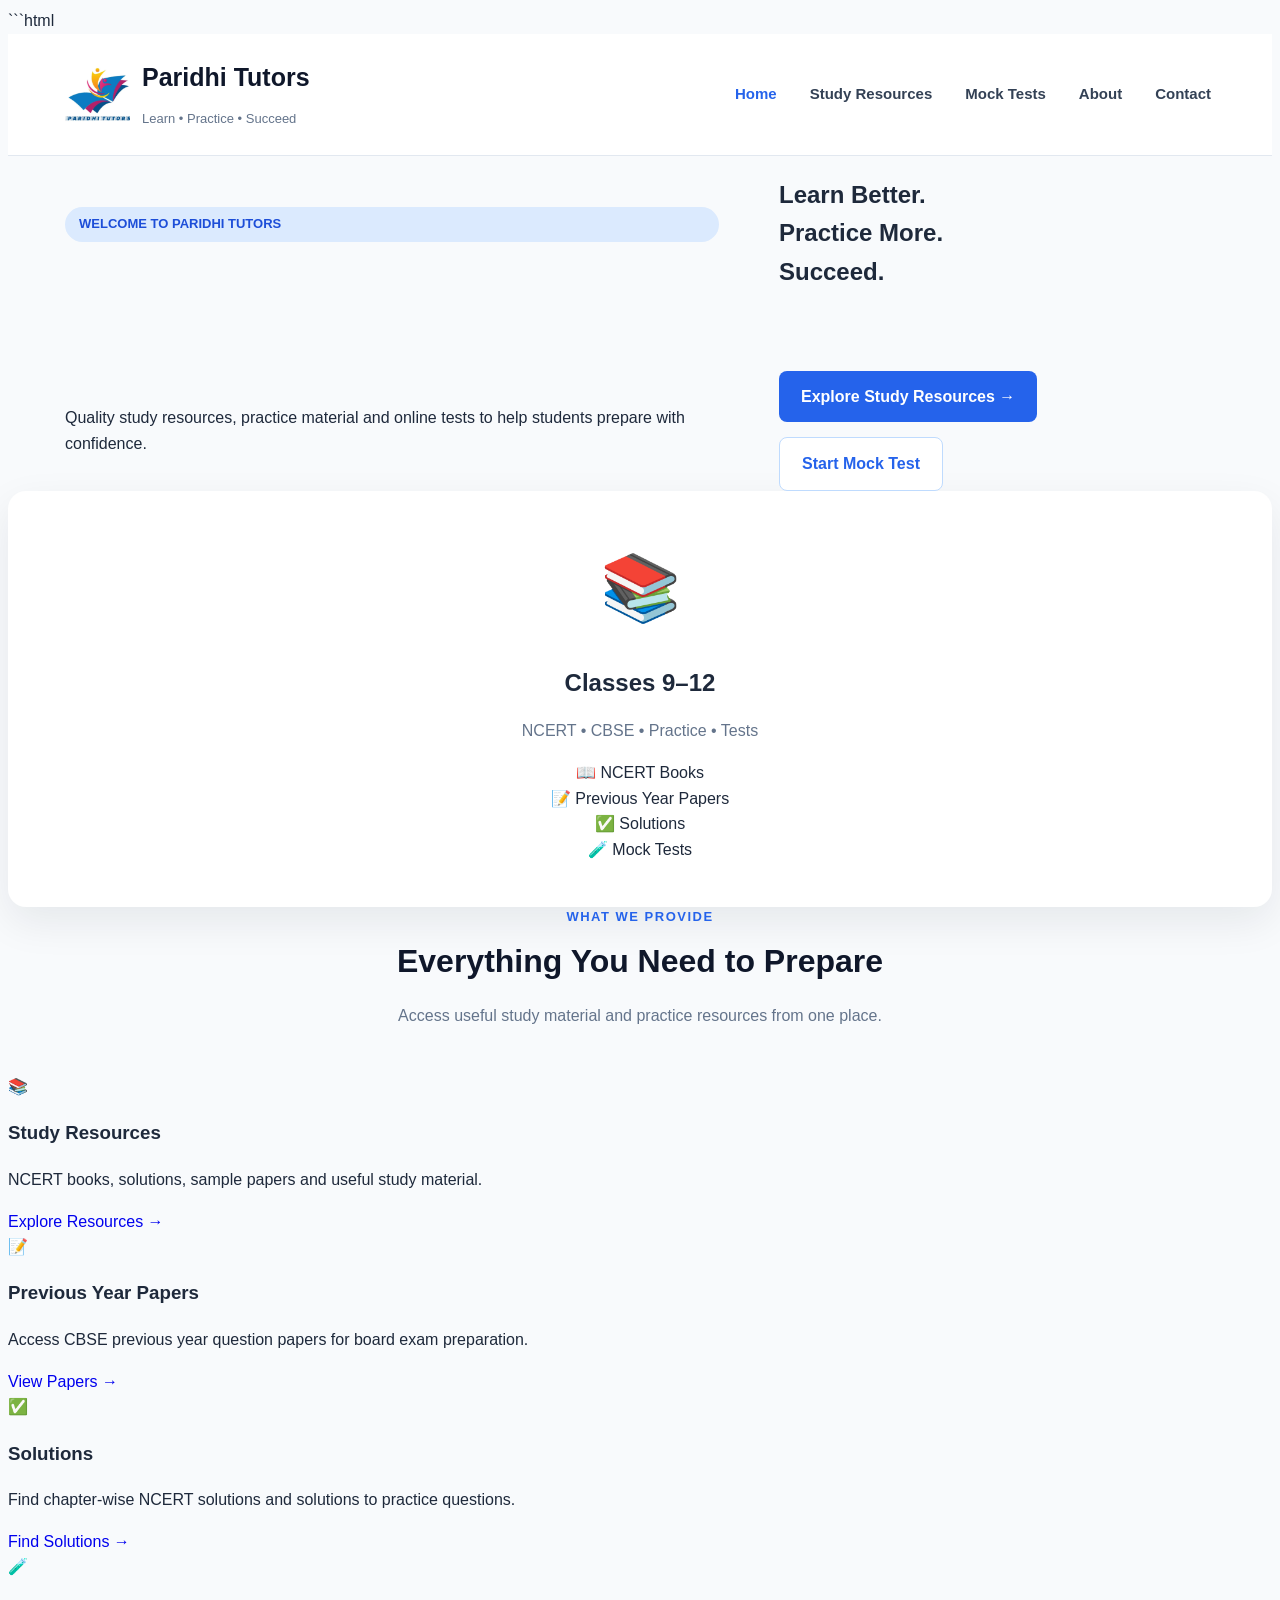
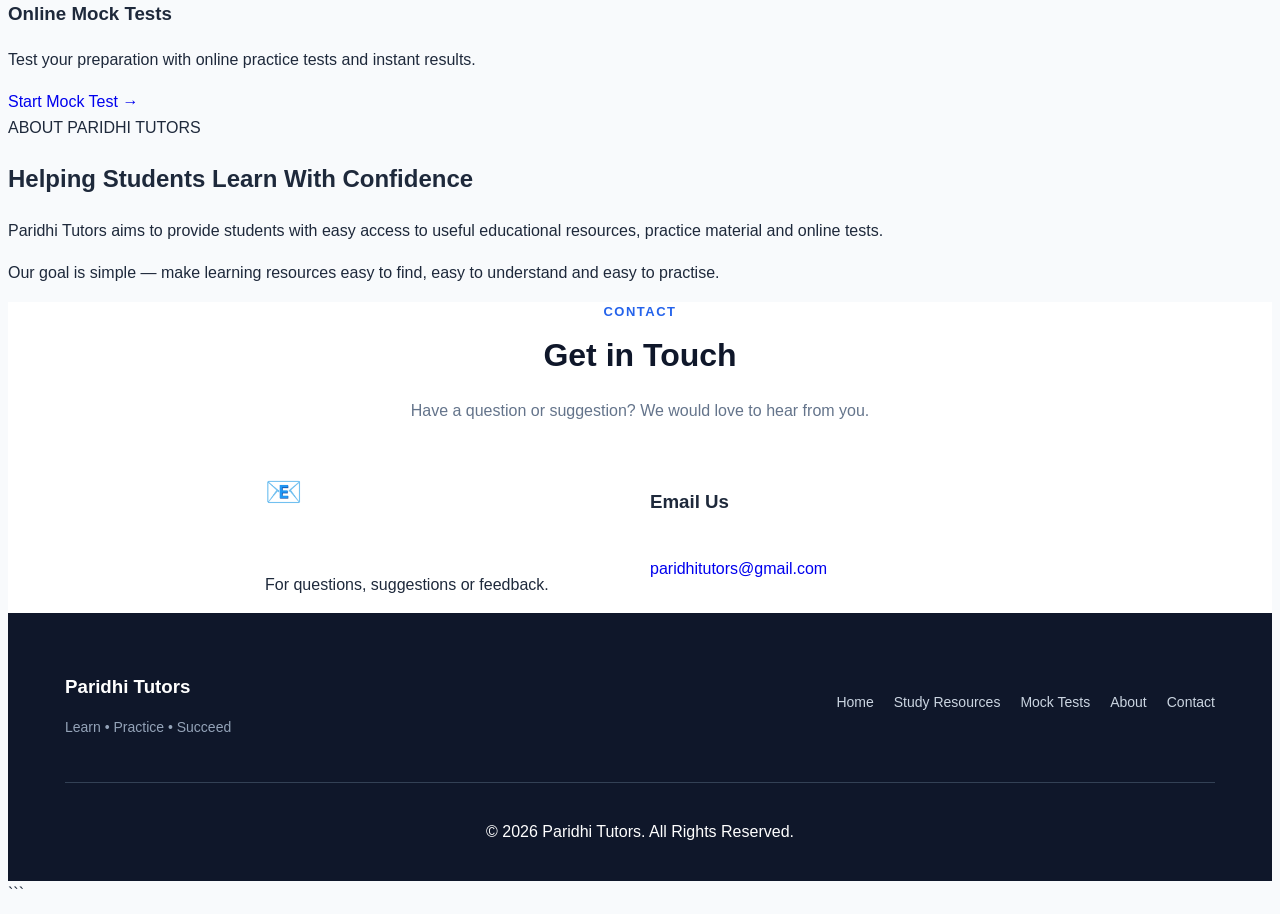
==== index.html @ b748781b "Update index.html" ====
```html
<!DOCTYPE html>
<html lang="en">

<head>

    <meta charset="UTF-8">

    <meta name="viewport"
          content="width=device-width, initial-scale=1.0">

    <title>Paridhi Tutors | Learn • Practice • Succeed</title>

    <meta name="description"
          content="Paridhi Tutors - Study resources, NCERT books, CBSE question papers, solutions and online mock tests for students.">

    <link rel="stylesheet" href="style.css">

</head>


<body>


<!-- ================= HEADER ================= -->

<header class="site-header">

    <div class="header-container">

        <a href="index.html" class="brand">

            <img src="logo.jpg"
                 alt="Paridhi Tutors Logo"
                 class="logo">

            <div class="brand-text">

                <h1>Paridhi Tutors</h1>

                <p>Learn • Practice • Succeed</p>

            </div>

        </a>


        <nav class="main-nav">

            <a href="index.html"
               class="active">
                Home
            </a>

            <a href="resources.html">
                Study Resources
            </a>

            <a href="mock-tests.html">
                Mock Tests
            </a>

            <a href="#about">
                About
            </a>

            <a href="#contact">
                Contact
            </a>

        </nav>

    </div>

</header>



<!-- ================= HERO ================= -->

<main>


<section class="hero-section">

    <div class="hero-content">

        <span class="hero-label">
            WELCOME TO PARIDHI TUTORS
        </span>

        <h2>
            Learn Better.<br>
            Practice More.<br>
            <span>Succeed.</span>
        </h2>

        <p>
            Quality study resources, practice material and
            online tests to help students prepare with
            confidence.
        </p>


        <div class="hero-buttons">

            <a href="resources.html"
               class="primary-button">

                Explore Study Resources →

            </a>


            <a href="mock-tests.html"
               class="secondary-button">

                Start Mock Test

            </a>

        </div>

    </div>


    <div class="hero-card">

        <div class="hero-card-icon">
            📚
        </div>

        <h3>
            Classes 9–12
        </h3>

        <p>
            NCERT • CBSE • Practice • Tests
        </p>

        <div class="hero-card-items">

            <div>
                📖 NCERT Books
            </div>

            <div>
                📝 Previous Year Papers
            </div>

            <div>
                ✅ Solutions
            </div>

            <div>
                🧪 Mock Tests
            </div>

        </div>

    </div>

</section>



<!-- ================= FEATURES ================= -->

<section class="features-section">

    <div class="section-heading">

        <span>
            WHAT WE PROVIDE
        </span>

        <h2>
            Everything You Need to Prepare
        </h2>

        <p>
            Access useful study material and practice
            resources from one place.
        </p>

    </div>


    <div class="feature-grid">


        <!-- STUDY RESOURCES -->

        <div class="feature-card">

            <div class="feature-icon">
                📚
            </div>

            <h3>
                Study Resources
            </h3>

            <p>
                NCERT books, solutions, sample papers
                and useful study material.
            </p>

            <a href="resources.html">
                Explore Resources →
            </a>

        </div>



        <!-- PREVIOUS PAPERS -->

        <div class="feature-card">

            <div class="feature-icon">
                📝
            </div>

            <h3>
                Previous Year Papers
            </h3>

            <p>
                Access CBSE previous year question papers
                for board exam preparation.
            </p>

            <a href="resources.html">
                View Papers →
            </a>

        </div>



        <!-- SOLUTIONS -->

        <div class="feature-card">

            <div class="feature-icon">
                ✅
            </div>

            <h3>
                Solutions
            </h3>

            <p>
                Find chapter-wise NCERT solutions and
                solutions to practice questions.
            </p>

            <a href="resources.html">
                Find Solutions →
            </a>

        </div>



        <!-- MOCK TESTS -->

        <div class="feature-card">

            <div class="feature-icon">
                🧪
            </div>

            <h3>
                Online Mock Tests
            </h3>

            <p>
                Test your preparation with online
                practice tests and instant results.
            </p>

            <a href="mock-tests.html">
                Start Mock Test →
            </a>

        </div>


    </div>

</section>



<!-- ================= ABOUT ================= -->

<section id="about"
         class="about-section">

    <div class="about-content">

        <span>
            ABOUT PARIDHI TUTORS
        </span>

        <h2>
            Helping Students Learn With Confidence
        </h2>

        <p>
            Paridhi Tutors aims to provide students with
            easy access to useful educational resources,
            practice material and online tests.
        </p>

        <p>
            Our goal is simple — make learning resources
            easy to find, easy to understand and easy to
            practise.
        </p>

    </div>

</section>



<!-- ================= CONTACT ================= -->

<section id="contact"
         class="contact-section">

    <div class="section-heading">

        <span>
            CONTACT
        </span>

        <h2>
            Get in Touch
        </h2>

        <p>
            Have a question or suggestion?
            We would love to hear from you.
        </p>

    </div>


    <div class="contact-card">

        <div class="contact-icon">
            📧
        </div>

        <h3>
            Email Us
        </h3>

        <p>
            For questions, suggestions or feedback.
        </p>

        <a href="mailto:paridhitutors@gmail.com">
            paridhitutors@gmail.com
        </a>

    </div>

</section>


</main>



<!-- ================= FOOTER ================= -->

<footer class="site-footer">

    <div class="footer-content">

        <div>

            <h3>
                Paridhi Tutors
            </h3>

            <p>
                Learn • Practice • Succeed
            </p>

        </div>


        <div class="footer-links">

            <a href="index.html">
                Home
            </a>

            <a href="resources.html">
                Study Resources
            </a>

            <a href="mock-tests.html">
                Mock Tests
            </a>

            <a href="#about">
                About
            </a>

            <a href="#contact">
                Contact
            </a>

        </div>

    </div>


    <div class="footer-bottom">

        <p>
            © 2026 Paridhi Tutors. All Rights Reserved.
        </p>

    </div>

</footer>


</body>

</html>
```
---- style.css ----
```css
/* =====================================================
   PARIDHI TUTORS - COMPLETE WEBSITE STYLE
   ===================================================== */


/* ================= BASIC RESET ================= */

* {
    margin: 0;
    padding: 0;
    box-sizing: border-box;
}


html {
    scroll-behavior: smooth;
}


body {
    font-family: Arial, Helvetica, sans-serif;
    line-height: 1.6;
    background: #f8fafc;
    color: #1e293b;
}


a {
    text-decoration: none;
}


img {
    max-width: 100%;
}


/* ================= HEADER ================= */

.site-header {
    background: #ffffff;
    border-bottom: 1px solid #e2e8f0;
    position: sticky;
    top: 0;
    z-index: 1000;
}


.header-container {
    max-width: 1150px;
    margin: auto;
    padding: 12px 20px;

    display: flex;
    align-items: center;
    justify-content: space-between;

    gap: 30px;
}


.brand {
    display: flex;
    align-items: center;
    gap: 12px;
    color: #0f172a;
}


.logo {
    width: 65px;
    height: 65px;
    object-fit: contain;
}


.brand-text h1 {
    font-size: 25px;
    line-height: 1.2;
}


.brand-text p {
    font-size: 13px;
    color: #64748b;
}


/* ================= NAVIGATION ================= */

.main-nav {
    display: flex;
    align-items: center;
    gap: 25px;
}


.main-nav a {
    color: #334155;
    font-weight: 600;
    font-size: 15px;
    padding: 8px 4px;
    transition: 0.2s;
}


.main-nav a:hover,
.main-nav a.active {
    color: #2563eb;
}


/* ================= HERO ================= */

.hero {
    background: linear-gradient(
        135deg,
        #eff6ff,
        #f8fafc
    );

    padding: 80px 20px;
}


.hero-content {
    max-width: 1150px;
    margin: auto;

    display: grid;
    grid-template-columns: 1.5fr 1fr;

    gap: 60px;
    align-items: center;
}


.hero-label {
    display: inline-block;

    background: #dbeafe;
    color: #1d4ed8;

    padding: 7px 14px;

    border-radius: 50px;

    font-size: 13px;
    font-weight: bold;

    margin-bottom: 18px;
}


.hero-text h2 {
    font-size: 48px;
    line-height: 1.15;

    margin-bottom: 20px;

    color: #0f172a;
}


.hero-text h2 span {
    color: #2563eb;
}


.hero-text > p {
    max-width: 650px;

    font-size: 18px;

    color: #475569;

    margin-bottom: 30px;
}


/* ================= BUTTONS ================= */

.hero-buttons {
    display: flex;
    gap: 15px;
    flex-wrap: wrap;
}


.primary-button,
.secondary-button {
    display: inline-block;

    padding: 13px 22px;

    border-radius: 8px;

    font-weight: bold;

    transition: 0.2s;
}


.primary-button {
    background: #2563eb;
    color: #ffffff;
}


.primary-button:hover {
    background: #1d4ed8;
    transform: translateY(-2px);
}


.secondary-button {
    background: #ffffff;
    color: #2563eb;

    border: 1px solid #bfdbfe;
}


.secondary-button:hover {
    background: #eff6ff;
}


/* ================= HERO CARD ================= */

.hero-card {
    background: #ffffff;

    padding: 45px 30px;

    border-radius: 18px;

    text-align: center;

    box-shadow:
        0 15px 40px rgba(15, 23, 42, 0.08);
}


.hero-card-icon {
    font-size: 65px;

    margin-bottom: 15px;
}


.hero-card h3 {
    font-size: 24px;

    margin-bottom: 10px;
}


.hero-card p {
    color: #64748b;
}


/* ================= GENERAL SECTIONS ================= */

.section {
    max-width: 1150px;

    margin: auto;

    padding: 75px 20px;
}


.section-heading {
    text-align: center;

    max-width: 700px;

    margin: 0 auto 45px;
}


.section-heading span {
    color: #2563eb;

    font-size: 13px;

    font-weight: bold;

    letter-spacing: 1.5px;
}


.section-heading h2 {
    font-size: 32px;

    margin: 8px 0 12px;

    color: #0f172a;
}


.section-heading p {
    color: #64748b;

    font-size: 16px;
}


/* ================= RESOURCE CARDS ================= */

.resource-grid {
    display: grid;

    grid-template-columns:
        repeat(4, 1fr);

    gap: 22px;
}


.resource-card {
    background: #ffffff;

    border: 1px solid #e2e8f0;

    border-radius: 14px;

    padding: 28px 22px;

    text-align: center;

    transition: 0.25s;

    box-shadow:
        0 5px 18px rgba(15, 23, 42, 0.04);
}


.resource-card:hover {
    transform: translateY(-6px);

    box-shadow:
        0 12px 30px rgba(15, 23, 42, 0.10);
}


.resource-icon {
    font-size: 42px;

    margin-bottom: 12px;
}


.resource-card h3 {
    font-size: 20px;

    margin-bottom: 10px;

    color: #0f172a;
}


.resource-card p {
    font-size: 14px;

    color: #64748b;

    min-height: 70px;

    margin-bottom: 15px;
}


.resource-card a {
    color: #2563eb;

    font-weight: bold;

    font-size: 14px;
}


/* ================= CLASS SECTION ================= */

.class-section {
    background: #ffffff;

    padding: 75px 20px;
}


.class-grid {
    max-width: 900px;

    margin: auto;

    display: grid;

    grid-template-columns:
        repeat(4, 1fr);

    gap: 15px;
}


.class-grid a {
    background: #eff6ff;

    color: #1d4ed8;

    padding: 18px 10px;

    text-align: center;

    border-radius: 9px;

    font-weight: bold;

    border: 1px solid #dbeafe;

    transition: 0.2s;
}


.class-grid a:hover {
    background: #2563eb;

    color: #ffffff;

    transform: translateY(-3px);
}


/* ================= ABOUT ================= */

.about-section {
    background: #f8fafc;
}


.about-grid {
    display: grid;

    grid-template-columns:
        repeat(3, 1fr);

    gap: 25px;
}


.about-card {
    background: #ffffff;

    padding: 30px;

    border-radius: 14px;

    text-align: center;

    border: 1px solid #e2e8f0;
}


.about-icon {
    font-size: 42px;

    margin-bottom: 15px;
}


.about-card h3 {
    margin-bottom: 10px;

    font-size: 20px;
}


.about-card p {
    color: #64748b;

    font-size: 15px;
}


/* ================= CTA ================= */

.cta {
    background: #2563eb;

    padding: 65px 20px;

    text-align: center;

    color: #ffffff;
}


.cta-content {
    max-width: 700px;

    margin: auto;
}


.cta h2 {
    font-size: 34px;

    margin-bottom: 10px;
}


.cta p {
    margin-bottom: 25px;

    opacity: 0.9;
}


.cta .primary-button {
    background: #ffffff;

    color: #2563eb;
}


.cta .primary-button:hover {
    background: #eff6ff;
}


/* ================= CONTACT ================= */

.contact-section {
    background: #ffffff;
}


.contact-card {
    max-width: 750px;

    margin: auto;

    display: grid;

    grid-template-columns:
        repeat(2, 1fr);

    gap: 20px;
}


.contact-item {
    display: flex;

    align-items: center;

    gap: 15px;

    padding: 25px;

    background: #f8fafc;

    border-radius: 12px;

    border: 1px solid #e2e8f0;
}


.contact-icon {
    font-size: 30px;
}


.contact-item h3 {
    font-size: 16px;

    margin-bottom: 3px;
}


.contact-item a {
    color: #2563eb;

    font-size: 14px;

    word-break: break-word;
}


/* ================= FOOTER ================= */

.site-footer {
    background: #0f172a;

    color: #ffffff;

    padding: 40px 20px 20px;
}


.footer-content {
    max-width: 1150px;

    margin: auto;

    display: flex;

    justify-content: space-between;

    gap: 30px;
}


.footer-content h3 {
    margin-bottom: 5px;
}


.footer-content p {
    color: #94a3b8;

    font-size: 14px;
}


.footer-links {
    display: flex;

    gap: 20px;

    align-items: center;

    flex-wrap: wrap;
}


.footer-links a {
    color: #cbd5e1;

    font-size: 14px;
}


.footer-links a:hover {
    color: #ffffff;
}


.footer-bottom {
    max-width: 1150px;

    margin: 30px auto 0;

    padding-top: 20px;

    border-top: 1px solid #334155;

    text-align: center;
}


/* =====================================================
   RESOURCES PAGE
   ===================================================== */

.resources-container {
    max-width: 1150px;

    margin: auto;

    padding: 60px 20px;
}


.resources-intro {
    text-align: center;

    margin-bottom: 45px;
}


.resources-intro h2 {
    font-size: 35px;

    margin-bottom: 10px;
}


.resources-intro p {
    color: #64748b;
}


.coming-soon {
    margin-top: 50px;

    padding: 35px;

    border-radius: 14px;

    background: #eff6ff;

    text-align: center;
}


.coming-soon h2 {
    margin-bottom: 10px;
}


.coming-soon p {
    color: #64748b;
}


.coming-soon ul {
    max-width: 500px;

    margin: 20px auto;

    text-align: left;

    color: #475569;

    line-height: 2;
}


/* ================= MOBILE ================= */

@media (max-width: 900px) {

    .hero-content {
        grid-template-columns: 1fr;

        text-align: center;
    }


    .hero-text > p {
        margin-left: auto;
        margin-right: auto;
    }


    .hero-buttons {
        justify-content: center;
    }


    .resource-grid {
        grid-template-columns:
            repeat(2, 1fr);
    }


    .class-grid {
        grid-template-columns:
            repeat(3, 1fr);
    }


    .about-grid {
        grid-template-columns:
            1fr;
    }

}


@media (max-width: 650px) {

    .header-container {
        flex-direction: column;

        gap: 10px;
    }


    .main-nav {
        gap: 15px;

        flex-wrap: wrap;

        justify-content: center;
    }


    .hero {
        padding: 55px 20px;
    }


    .hero-text h2 {
        font-size: 36px;
    }


    .resource-grid {
        grid-template-columns:
            1fr;
    }


    .class-grid {
        grid-template-columns:
            repeat(2, 1fr);
    }


    .contact-card {
        grid-template-columns:
            1fr;
    }


    .footer-content {
        flex-direction: column;

        text-align: center;

        align-items: center;
    }


    .footer-links {
        justify-content: center;
    }

}


@media (max-width: 400px) {

    .brand-text h1 {
        font-size: 21px;
    }


    .logo {
        width: 55px;

        height: 55px;
    }


    .hero-text h2 {
        font-size: 31px;
    }


    .class-grid {
        grid-template-columns:
            1fr 1fr;
    }

}
```
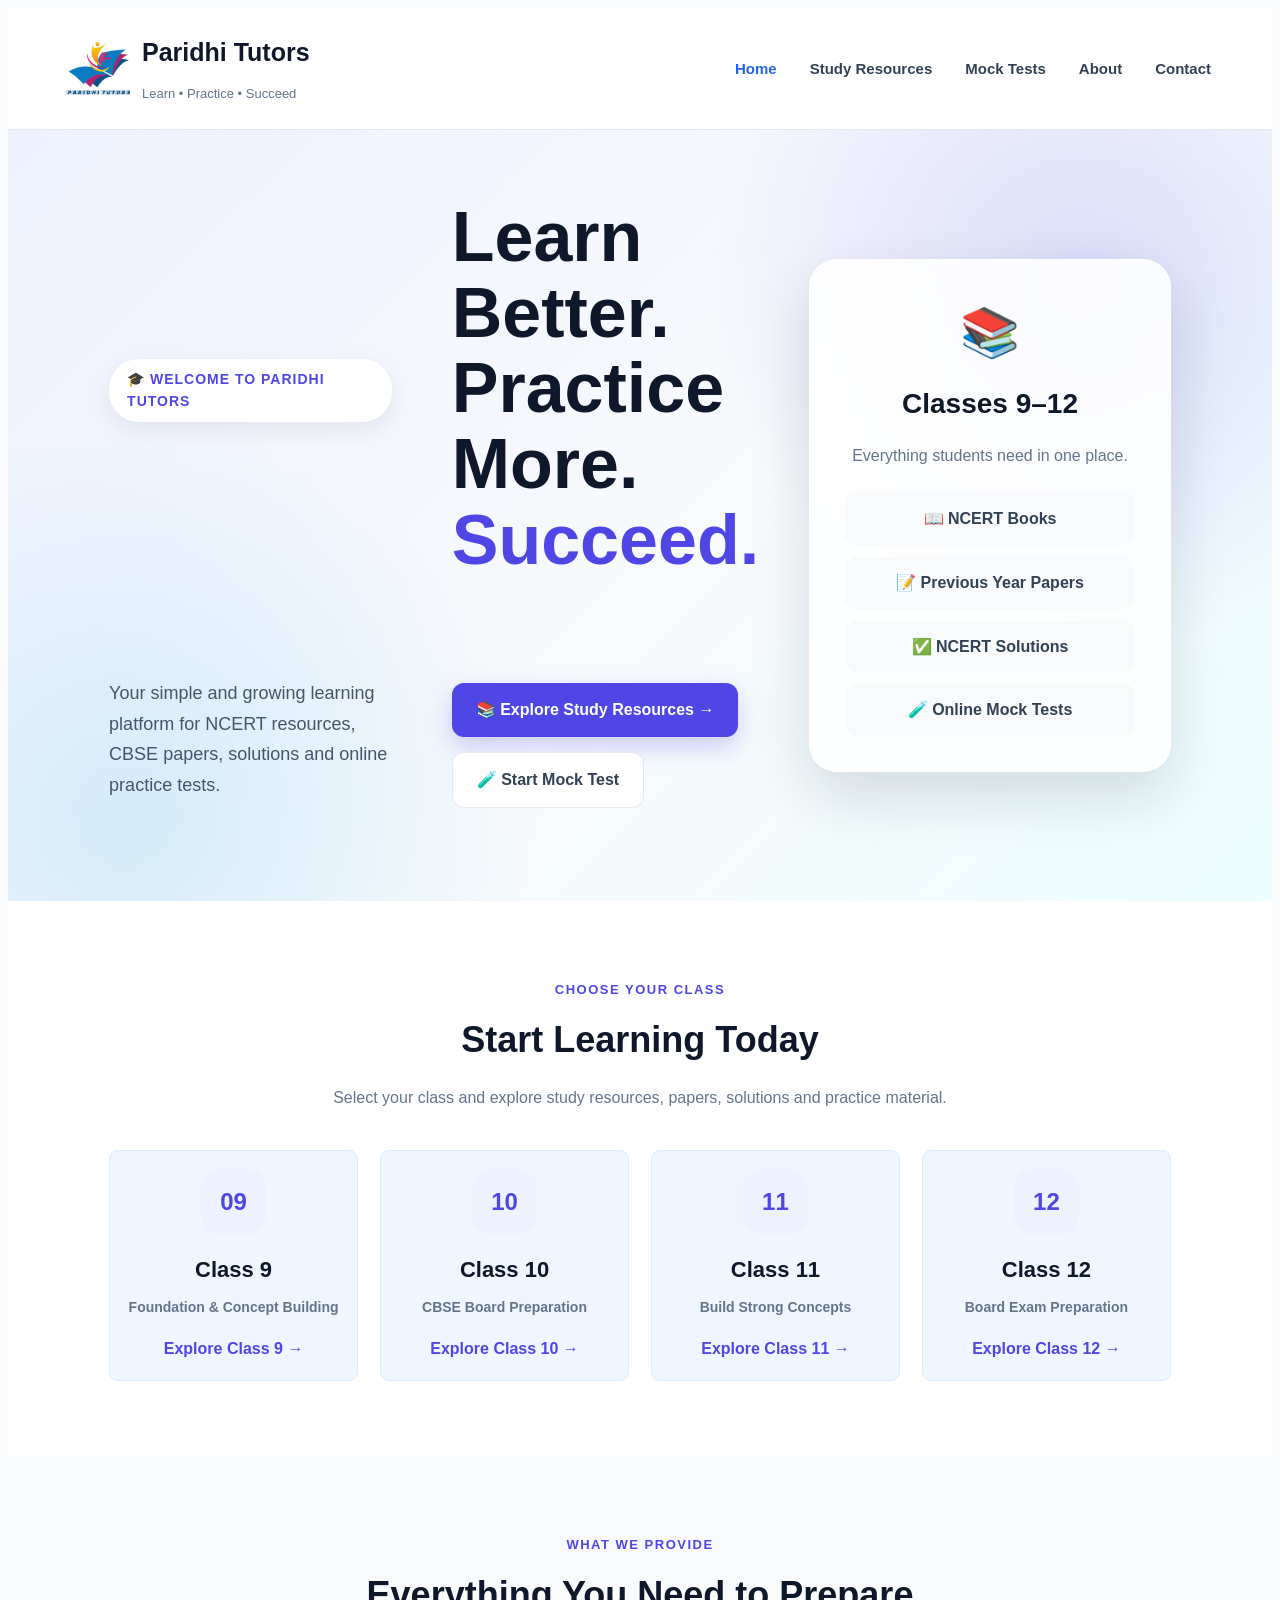
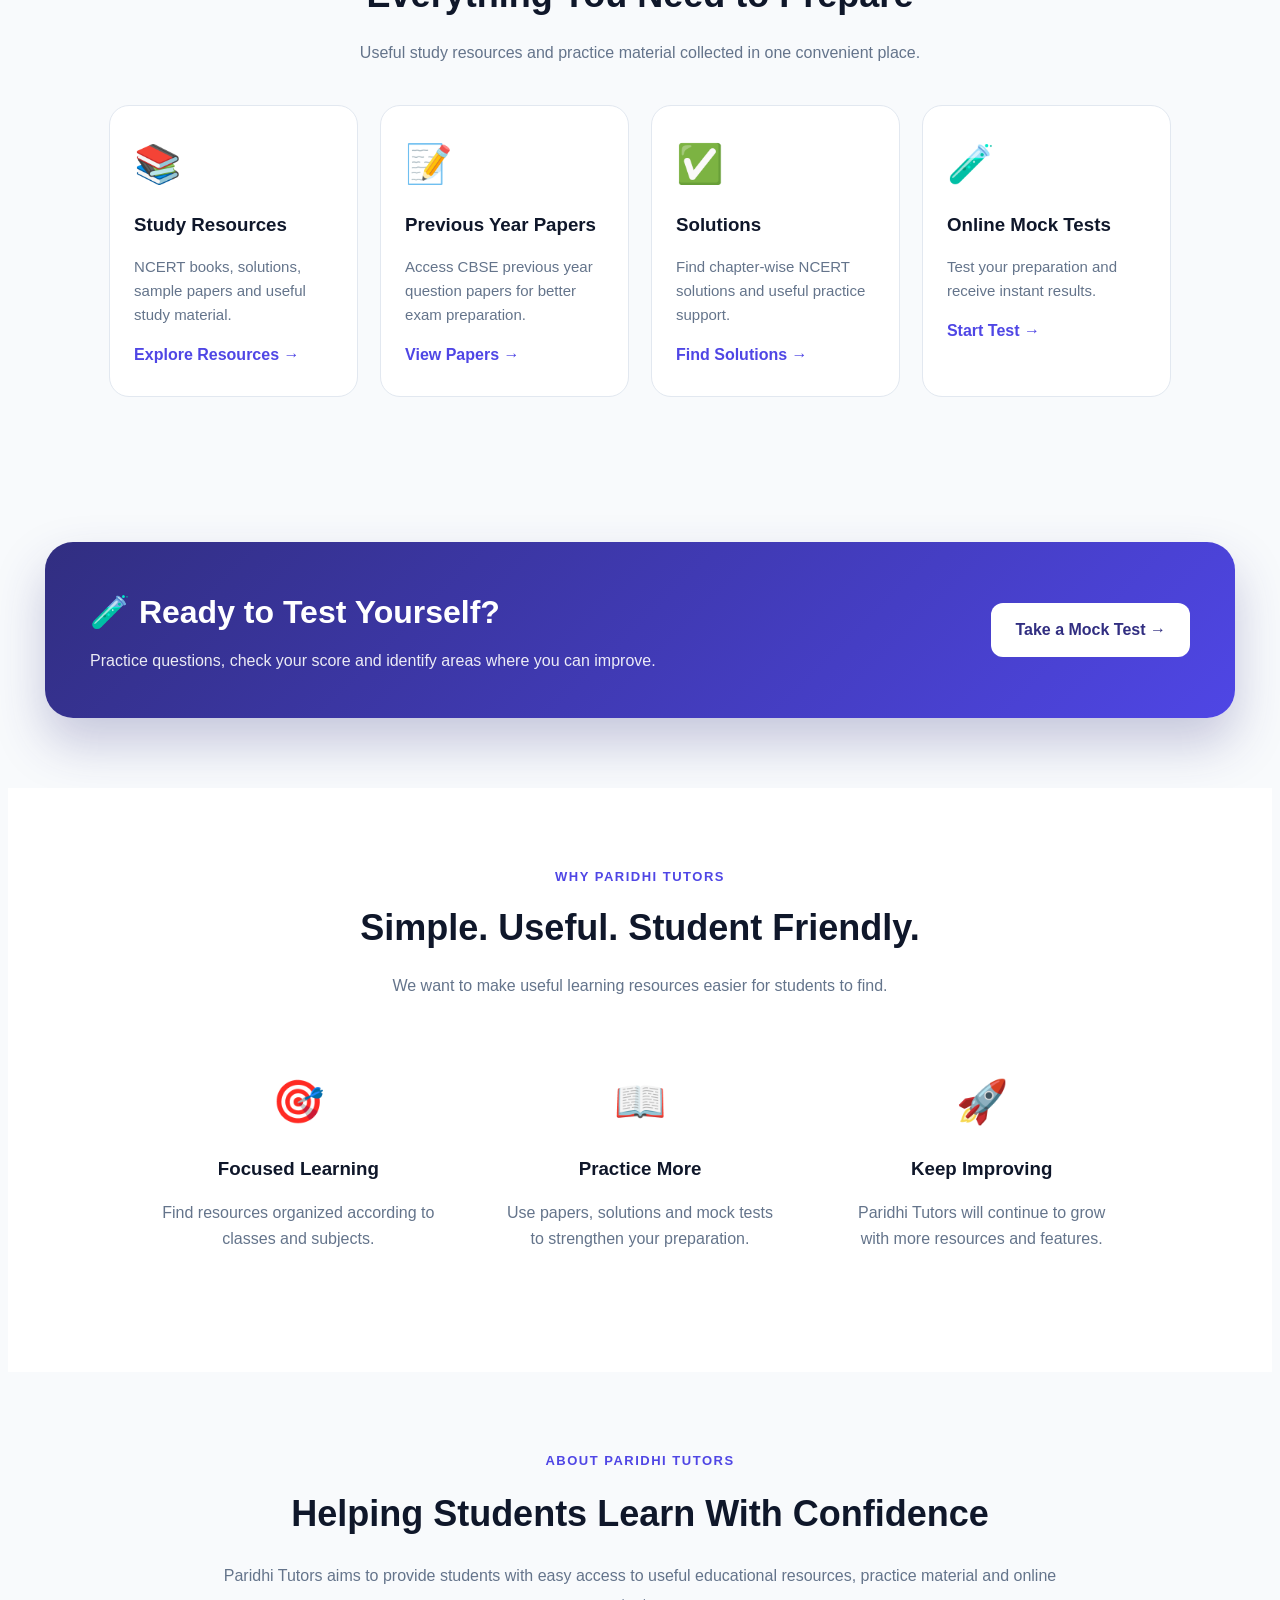
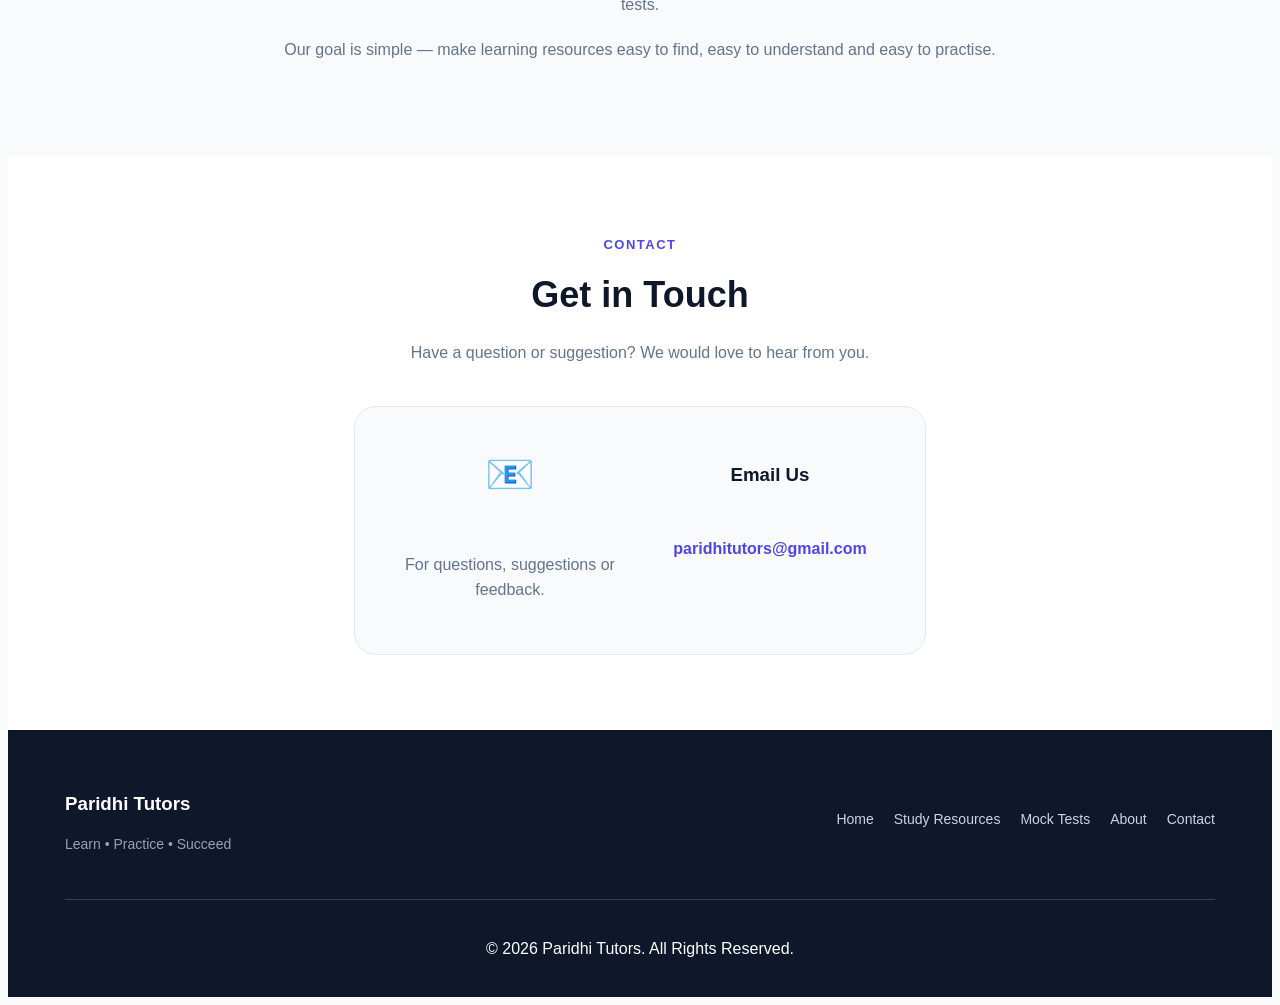
==== commit f567b995: "Update index.html" ====
--- a/index.html
+++ b/index.html
@@ -1,4 +1,3 @@
-```html
 <!DOCTYPE html>
 <html lang="en">
 
@@ -16,10 +15,517 @@
 
     <link rel="stylesheet" href="style.css">
 
+    <style>
+
+        /* ================= HOME PAGE ENHANCEMENTS ================= */
+
+        .home-page {
+            background: #f8fafc;
+        }
+
+        /* HERO */
+
+        .hero-section {
+            min-height: 520px;
+            display: flex;
+            align-items: center;
+            justify-content: space-between;
+            gap: 50px;
+            padding: 70px 8%;
+            background:
+                radial-gradient(circle at 85% 20%, rgba(99,102,241,0.20), transparent 30%),
+                radial-gradient(circle at 10% 90%, rgba(14,165,233,0.15), transparent 30%),
+                linear-gradient(135deg, #eef2ff, #f8fafc 55%, #ecfeff);
+            overflow: hidden;
+        }
+
+        .hero-content {
+            max-width: 650px;
+        }
+
+        .hero-label {
+            display: inline-block;
+            padding: 9px 18px;
+            border-radius: 30px;
+            background: white;
+            color: #4f46e5;
+            font-size: 14px;
+            font-weight: 700;
+            letter-spacing: 1px;
+            box-shadow: 0 8px 25px rgba(15,23,42,0.08);
+            margin-bottom: 20px;
+        }
+
+        .hero-content h2 {
+            font-size: clamp(42px, 6vw, 70px);
+            line-height: 1.08;
+            margin: 0 0 22px;
+            color: #0f172a;
+            font-weight: 800;
+        }
+
+        .hero-content h2 span {
+            color: #4f46e5;
+        }
+
+        .hero-content > p {
+            font-size: 18px;
+            line-height: 1.7;
+            color: #475569;
+            max-width: 580px;
+            margin-bottom: 30px;
+        }
+
+        .hero-buttons {
+            display: flex;
+            gap: 15px;
+            flex-wrap: wrap;
+        }
+
+        .primary-button,
+        .secondary-button {
+            display: inline-block;
+            padding: 14px 24px;
+            border-radius: 12px;
+            text-decoration: none;
+            font-weight: 700;
+            transition: 0.3s ease;
+        }
+
+        .primary-button {
+            background: #4f46e5;
+            color: white;
+            box-shadow: 0 10px 25px rgba(79,70,229,0.25);
+        }
+
+        .primary-button:hover {
+            transform: translateY(-3px);
+            box-shadow: 0 15px 30px rgba(79,70,229,0.35);
+        }
+
+        .secondary-button {
+            background: white;
+            color: #334155;
+            border: 1px solid #e2e8f0;
+        }
+
+        .secondary-button:hover {
+            transform: translateY(-3px);
+            border-color: #4f46e5;
+            color: #4f46e5;
+        }
+
+        /* HERO CARD */
+
+        .hero-card {
+            width: 360px;
+            padding: 35px;
+            background: rgba(255,255,255,0.88);
+            border-radius: 28px;
+            box-shadow: 0 25px 60px rgba(15,23,42,0.14);
+            border: 1px solid rgba(255,255,255,0.8);
+            backdrop-filter: blur(12px);
+            animation: floatCard 4s ease-in-out infinite;
+        }
+
+        @keyframes floatCard {
+            0%,100% {
+                transform: translateY(0);
+            }
+
+            50% {
+                transform: translateY(-10px);
+            }
+        }
+
+        .hero-card-icon {
+            font-size: 48px;
+            margin-bottom: 10px;
+        }
+
+        .hero-card h3 {
+            font-size: 28px;
+            margin: 0 0 8px;
+            color: #0f172a;
+        }
+
+        .hero-card > p {
+            color: #64748b;
+            margin-bottom: 25px;
+        }
+
+        .hero-card-items {
+            display: grid;
+            gap: 12px;
+        }
+
+        .hero-card-items div {
+            padding: 13px 15px;
+            background: #f8fafc;
+            border-radius: 12px;
+            color: #334155;
+            font-weight: 600;
+        }
+
+        /* CLASS SECTION */
+
+        .classes-section {
+            padding: 75px 8%;
+            background: white;
+        }
+
+        .section-heading {
+            text-align: center;
+            max-width: 750px;
+            margin: 0 auto 40px;
+        }
+
+        .section-heading span {
+            color: #4f46e5;
+            font-size: 13px;
+            font-weight: 800;
+            letter-spacing: 1.5px;
+        }
+
+        .section-heading h2 {
+            font-size: 36px;
+            color: #0f172a;
+            margin: 10px 0;
+        }
+
+        .section-heading p {
+            color: #64748b;
+            line-height: 1.6;
+        }
+
+        .class-grid {
+            max-width: 1100px;
+            margin: auto;
+            display: grid;
+            grid-template-columns: repeat(4, 1fr);
+            gap: 22px;
+        }
+
+        .class-card {
+            position: relative;
+            padding: 30px 24px;
+            border-radius: 20px;
+            background: #f8fafc;
+            border: 1px solid #e2e8f0;
+            text-align: center;
+            text-decoration: none;
+            transition: 0.3s ease;
+            overflow: hidden;
+        }
+
+        .class-card:hover {
+            transform: translateY(-8px);
+            box-shadow: 0 18px 40px rgba(15,23,42,0.10);
+            border-color: #c7d2fe;
+        }
+
+        .class-number {
+            width: 65px;
+            height: 65px;
+            margin: 0 auto 18px;
+            border-radius: 18px;
+            display: flex;
+            align-items: center;
+            justify-content: center;
+            background: #eef2ff;
+            color: #4f46e5;
+            font-size: 24px;
+            font-weight: 800;
+        }
+
+        .class-card h3 {
+            color: #0f172a;
+            margin: 0 0 8px;
+            font-size: 22px;
+        }
+
+        .class-card p {
+            color: #64748b;
+            margin: 0 0 18px;
+            font-size: 14px;
+        }
+
+        .class-link {
+            color: #4f46e5;
+            font-weight: 700;
+        }
+
+        /* FEATURES */
+
+        .features-section {
+            padding: 75px 8%;
+            background: #f8fafc;
+        }
+
+        .feature-grid {
+            max-width: 1100px;
+            margin: auto;
+            display: grid;
+            grid-template-columns: repeat(4, 1fr);
+            gap: 22px;
+        }
+
+        .feature-card {
+            background: white;
+            padding: 28px 24px;
+            border-radius: 20px;
+            border: 1px solid #e2e8f0;
+            transition: 0.3s ease;
+        }
+
+        .feature-card:hover {
+            transform: translateY(-7px);
+            box-shadow: 0 18px 40px rgba(15,23,42,0.09);
+        }
+
+        .feature-icon {
+            font-size: 38px;
+            margin-bottom: 15px;
+        }
+
+        .feature-card h3 {
+            color: #0f172a;
+            margin: 0 0 10px;
+        }
+
+        .feature-card p {
+            color: #64748b;
+            line-height: 1.6;
+            font-size: 15px;
+        }
+
+        .feature-card a {
+            color: #4f46e5;
+            text-decoration: none;
+            font-weight: 700;
+        }
+
+        /* MOCK TEST BANNER */
+
+        .mock-highlight {
+            margin: 70px auto;
+            max-width: 1100px;
+            padding: 45px;
+            border-radius: 28px;
+            background: linear-gradient(135deg, #312e81, #4f46e5);
+            color: white;
+            display: flex;
+            justify-content: space-between;
+            align-items: center;
+            gap: 30px;
+            box-shadow: 0 25px 50px rgba(49,46,129,0.25);
+        }
+
+        .mock-highlight h2 {
+            margin: 0 0 10px;
+            font-size: 32px;
+        }
+
+        .mock-highlight p {
+            margin: 0;
+            opacity: 0.9;
+            line-height: 1.6;
+        }
+
+        .mock-button {
+            background: white;
+            color: #312e81;
+            padding: 14px 24px;
+            border-radius: 12px;
+            text-decoration: none;
+            font-weight: 800;
+            white-space: nowrap;
+            transition: 0.3s;
+        }
+
+        .mock-button:hover {
+            transform: translateY(-3px);
+        }
+
+        /* WHY US */
+
+        .why-section {
+            padding: 75px 8%;
+            background: white;
+        }
+
+        .why-grid {
+            max-width: 1000px;
+            margin: auto;
+            display: grid;
+            grid-template-columns: repeat(3, 1fr);
+            gap: 25px;
+        }
+
+        .why-card {
+            text-align: center;
+            padding: 30px 20px;
+        }
+
+        .why-card .why-icon {
+            font-size: 42px;
+            margin-bottom: 15px;
+        }
+
+        .why-card h3 {
+            color: #0f172a;
+            margin-bottom: 10px;
+        }
+
+        .why-card p {
+            color: #64748b;
+            line-height: 1.6;
+        }
+
+        /* ABOUT */
+
+        .about-section {
+            padding: 75px 8%;
+            background: #f8fafc;
+        }
+
+        .about-content {
+            max-width: 850px;
+            margin: auto;
+            text-align: center;
+        }
+
+        .about-content > span {
+            color: #4f46e5;
+            font-size: 13px;
+            font-weight: 800;
+            letter-spacing: 1.5px;
+        }
+
+        .about-content h2 {
+            font-size: 36px;
+            color: #0f172a;
+            margin: 12px 0 20px;
+        }
+
+        .about-content p {
+            color: #64748b;
+            line-height: 1.8;
+        }
+
+        /* CONTACT */
+
+        .contact-section {
+            padding: 75px 8%;
+            background: white;
+        }
+
+        .contact-card {
+            max-width: 500px;
+            margin: auto;
+            text-align: center;
+            padding: 35px;
+            background: #f8fafc;
+            border-radius: 22px;
+            border: 1px solid #e2e8f0;
+        }
+
+        .contact-icon {
+            font-size: 40px;
+            margin-bottom: 10px;
+        }
+
+        .contact-card h3 {
+            color: #0f172a;
+        }
+
+        .contact-card p {
+            color: #64748b;
+        }
+
+        .contact-card a {
+            color: #4f46e5;
+            font-weight: 700;
+            text-decoration: none;
+        }
+
+        /* MOBILE */
+
+        @media (max-width: 900px) {
+
+            .hero-section {
+                flex-direction: column;
+                text-align: center;
+                padding: 55px 6%;
+            }
+
+            .hero-content > p {
+                margin-left: auto;
+                margin-right: auto;
+            }
+
+            .hero-buttons {
+                justify-content: center;
+            }
+
+            .hero-card {
+                width: auto;
+                max-width: 400px;
+            }
+
+            .class-grid,
+            .feature-grid {
+                grid-template-columns: repeat(2, 1fr);
+            }
+
+            .mock-highlight {
+                margin-left: 6%;
+                margin-right: 6%;
+                flex-direction: column;
+                text-align: center;
+            }
+
+            .why-grid {
+                grid-template-columns: 1fr;
+            }
+        }
+
+        @media (max-width: 600px) {
+
+            .hero-content h2 {
+                font-size: 42px;
+            }
+
+            .hero-card {
+                padding: 25px;
+            }
+
+            .class-grid,
+            .feature-grid {
+                grid-template-columns: 1fr;
+            }
+
+            .section-heading h2,
+            .about-content h2 {
+                font-size: 30px;
+            }
+
+            .mock-highlight {
+                padding: 30px 22px;
+            }
+
+            .mock-highlight h2 {
+                font-size: 27px;
+            }
+
+        }
+
+    </style>
+
 </head>
 
 
-<body>
+<body class="home-page">
 
 
 <!-- ================= HEADER ================= -->
@@ -47,8 +553,7 @@
 
         <nav class="main-nav">
 
-            <a href="index.html"
-               class="active">
+            <a href="index.html" class="active">
                 Home
             </a>
 
@@ -75,18 +580,17 @@
 </header>
 
 
+<main>
+
 
 <!-- ================= HERO ================= -->
 
-<main>
-
-
 <section class="hero-section">
 
     <div class="hero-content">
 
         <span class="hero-label">
-            WELCOME TO PARIDHI TUTORS
+            🎓 WELCOME TO PARIDHI TUTORS
         </span>
 
         <h2>
@@ -96,27 +600,21 @@
         </h2>
 
         <p>
-            Quality study resources, practice material and
-            online tests to help students prepare with
-            confidence.
+            Your simple and growing learning platform for
+            NCERT resources, CBSE papers, solutions and
+            online practice tests.
         </p>
-
 
         <div class="hero-buttons">
 
             <a href="resources.html"
                class="primary-button">
-
-                Explore Study Resources →
-
-            </a>
-
+                📚 Explore Study Resources →
+            </a>
 
             <a href="mock-tests.html"
                class="secondary-button">
-
-                Start Mock Test
-
+                🧪 Start Mock Test
             </a>
 
         </div>
@@ -135,7 +633,7 @@
         </h3>
 
         <p>
-            NCERT • CBSE • Practice • Tests
+            Everything students need in one place.
         </p>
 
         <div class="hero-card-items">
@@ -149,11 +647,11 @@
             </div>
 
             <div>
-                ✅ Solutions
+                ✅ NCERT Solutions
             </div>
 
             <div>
-                🧪 Mock Tests
+                🧪 Online Mock Tests
             </div>
 
         </div>
@@ -162,6 +660,109 @@
 
 </section>
 
+
+<!-- ================= CLASS SELECTION ================= -->
+
+<section class="classes-section">
+
+    <div class="section-heading">
+
+        <span>
+            CHOOSE YOUR CLASS
+        </span>
+
+        <h2>
+            Start Learning Today
+        </h2>
+
+        <p>
+            Select your class and explore study resources,
+            papers, solutions and practice material.
+        </p>
+
+    </div>
+
+
+    <div class="class-grid">
+
+        <a href="class9.html" class="class-card">
+
+            <div class="class-number">
+                09
+            </div>
+
+            <h3>Class 9</h3>
+
+            <p>
+                Foundation &amp; Concept Building
+            </p>
+
+            <span class="class-link">
+                Explore Class 9 →
+            </span>
+
+        </a>
+
+
+        <a href="class10.html" class="class-card">
+
+            <div class="class-number">
+                10
+            </div>
+
+            <h3>Class 10</h3>
+
+            <p>
+                CBSE Board Preparation
+            </p>
+
+            <span class="class-link">
+                Explore Class 10 →
+            </span>
+
+        </a>
+
+
+        <a href="class11.html" class="class-card">
+
+            <div class="class-number">
+                11
+            </div>
+
+            <h3>Class 11</h3>
+
+            <p>
+                Build Strong Concepts
+            </p>
+
+            <span class="class-link">
+                Explore Class 11 →
+            </span>
+
+        </a>
+
+
+        <a href="class12.html" class="class-card">
+
+            <div class="class-number">
+                12
+            </div>
+
+            <h3>Class 12</h3>
+
+            <p>
+                Board Exam Preparation
+            </p>
+
+            <span class="class-link">
+                Explore Class 12 →
+            </span>
+
+        </a>
+
+    </div>
+
+</section>
 
 
 <!-- ================= FEATURES ================= -->
@@ -179,8 +780,8 @@
         </h2>
 
         <p>
-            Access useful study material and practice
-            resources from one place.
+            Useful study resources and practice material
+            collected in one convenient place.
         </p>
 
     </div>
@@ -188,8 +789,6 @@
 
     <div class="feature-grid">
 
-
-        <!-- STUDY RESOURCES -->
 
         <div class="feature-card">
 
@@ -213,9 +812,6 @@
         </div>
 
 
-
-        <!-- PREVIOUS PAPERS -->
-
         <div class="feature-card">
 
             <div class="feature-icon">
@@ -228,7 +824,7 @@
 
             <p>
                 Access CBSE previous year question papers
-                for board exam preparation.
+                for better exam preparation.
             </p>
 
             <a href="resources.html">
@@ -237,9 +833,6 @@
 
         </div>
 
-
-
-        <!-- SOLUTIONS -->
 
         <div class="feature-card">
 
@@ -253,7 +846,7 @@
 
             <p>
                 Find chapter-wise NCERT solutions and
-                solutions to practice questions.
+                useful practice support.
             </p>
 
             <a href="resources.html">
@@ -262,9 +855,6 @@
 
         </div>
 
-
-
-        <!-- MOCK TESTS -->
 
         <div class="feature-card">
 
@@ -277,12 +867,12 @@
             </h3>
 
             <p>
-                Test your preparation with online
-                practice tests and instant results.
+                Test your preparation and receive
+                instant results.
             </p>
 
             <a href="mock-tests.html">
-                Start Mock Test →
+                Start Test →
             </a>
 
         </div>
@@ -292,6 +882,112 @@
 
 </section>
 
+
+<!-- ================= MOCK TEST HIGHLIGHT ================= -->
+
+<section class="mock-highlight">
+
+    <div>
+
+        <h2>
+            🧪 Ready to Test Yourself?
+        </h2>
+
+        <p>
+            Practice questions, check your score and
+            identify areas where you can improve.
+        </p>
+
+    </div>
+
+    <a href="mock-tests.html"
+       class="mock-button">
+        Take a Mock Test →
+    </a>
+
+</section>
+
+
+<!-- ================= WHY PARIDHI TUTORS ================= -->
+
+<section class="why-section">
+
+    <div class="section-heading">
+
+        <span>
+            WHY PARIDHI TUTORS
+        </span>
+
+        <h2>
+            Simple. Useful. Student Friendly.
+        </h2>
+
+        <p>
+            We want to make useful learning resources
+            easier for students to find.
+        </p>
+
+    </div>
+
+
+    <div class="why-grid">
+
+        <div class="why-card">
+
+            <div class="why-icon">
+                🎯
+            </div>
+
+            <h3>
+                Focused Learning
+            </h3>
+
+            <p>
+                Find resources organized according
+                to classes and subjects.
+            </p>
+
+        </div>
+
+
+        <div class="why-card">
+
+            <div class="why-icon">
+                📖
+            </div>
+
+            <h3>
+                Practice More
+            </h3>
+
+            <p>
+                Use papers, solutions and mock tests
+                to strengthen your preparation.
+            </p>
+
+        </div>
+
+
+        <div class="why-card">
+
+            <div class="why-icon">
+                🚀
+            </div>
+
+            <h3>
+                Keep Improving
+            </h3>
+
+            <p>
+                Paridhi Tutors will continue to grow
+                with more resources and features.
+            </p>
+
+        </div>
+
+    </div>
+
+</section>
 
 
 <!-- ================= ABOUT ================= -->
@@ -317,14 +1013,13 @@
 
         <p>
             Our goal is simple — make learning resources
-            easy to find, easy to understand and easy to
-            practise.
+            easy to find, easy to understand and easy
+            to practise.
         </p>
 
     </div>
 
 </section>
-
 
 
 <!-- ================= CONTACT ================= -->
@@ -376,7 +1071,6 @@
 </main>
 
 
-
 <!-- ================= FOOTER ================= -->
 
 <footer class="site-footer">
@@ -437,4 +1131,3 @@
 </body>
 
 </html>
-```
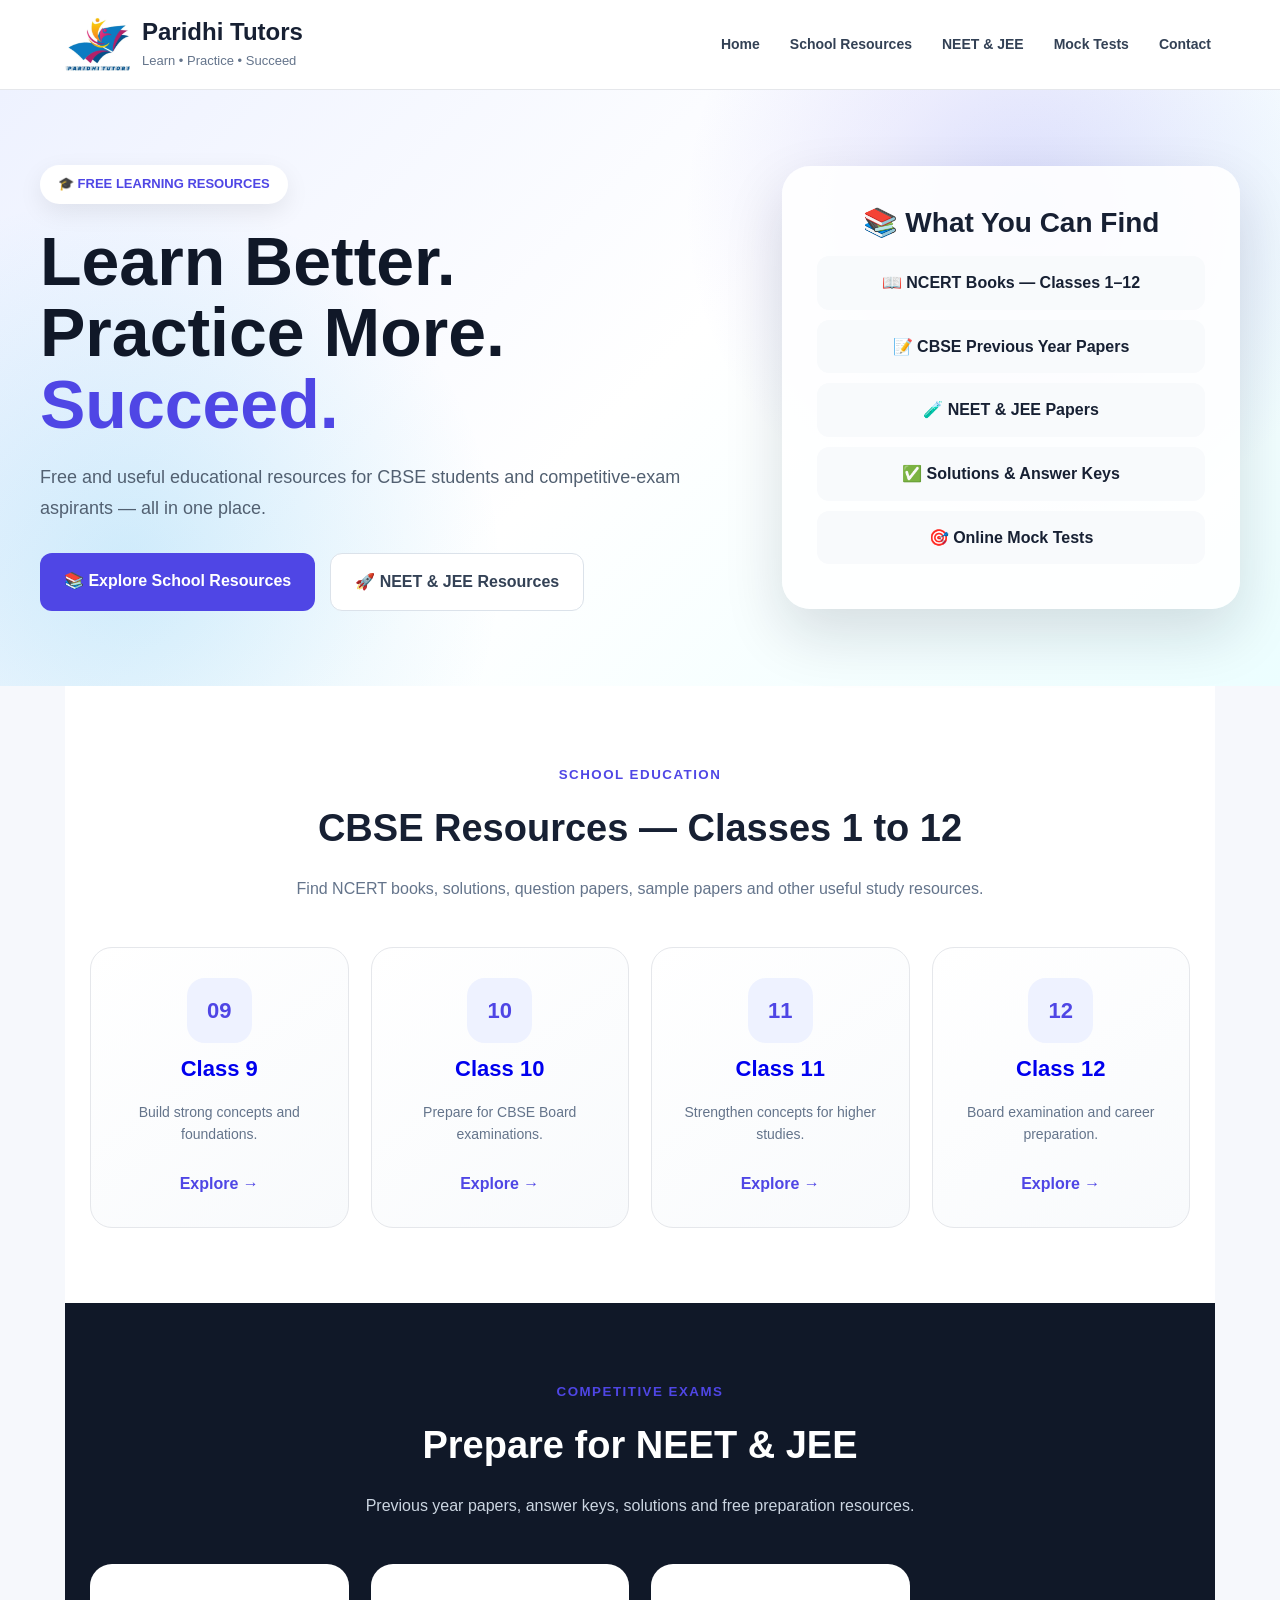
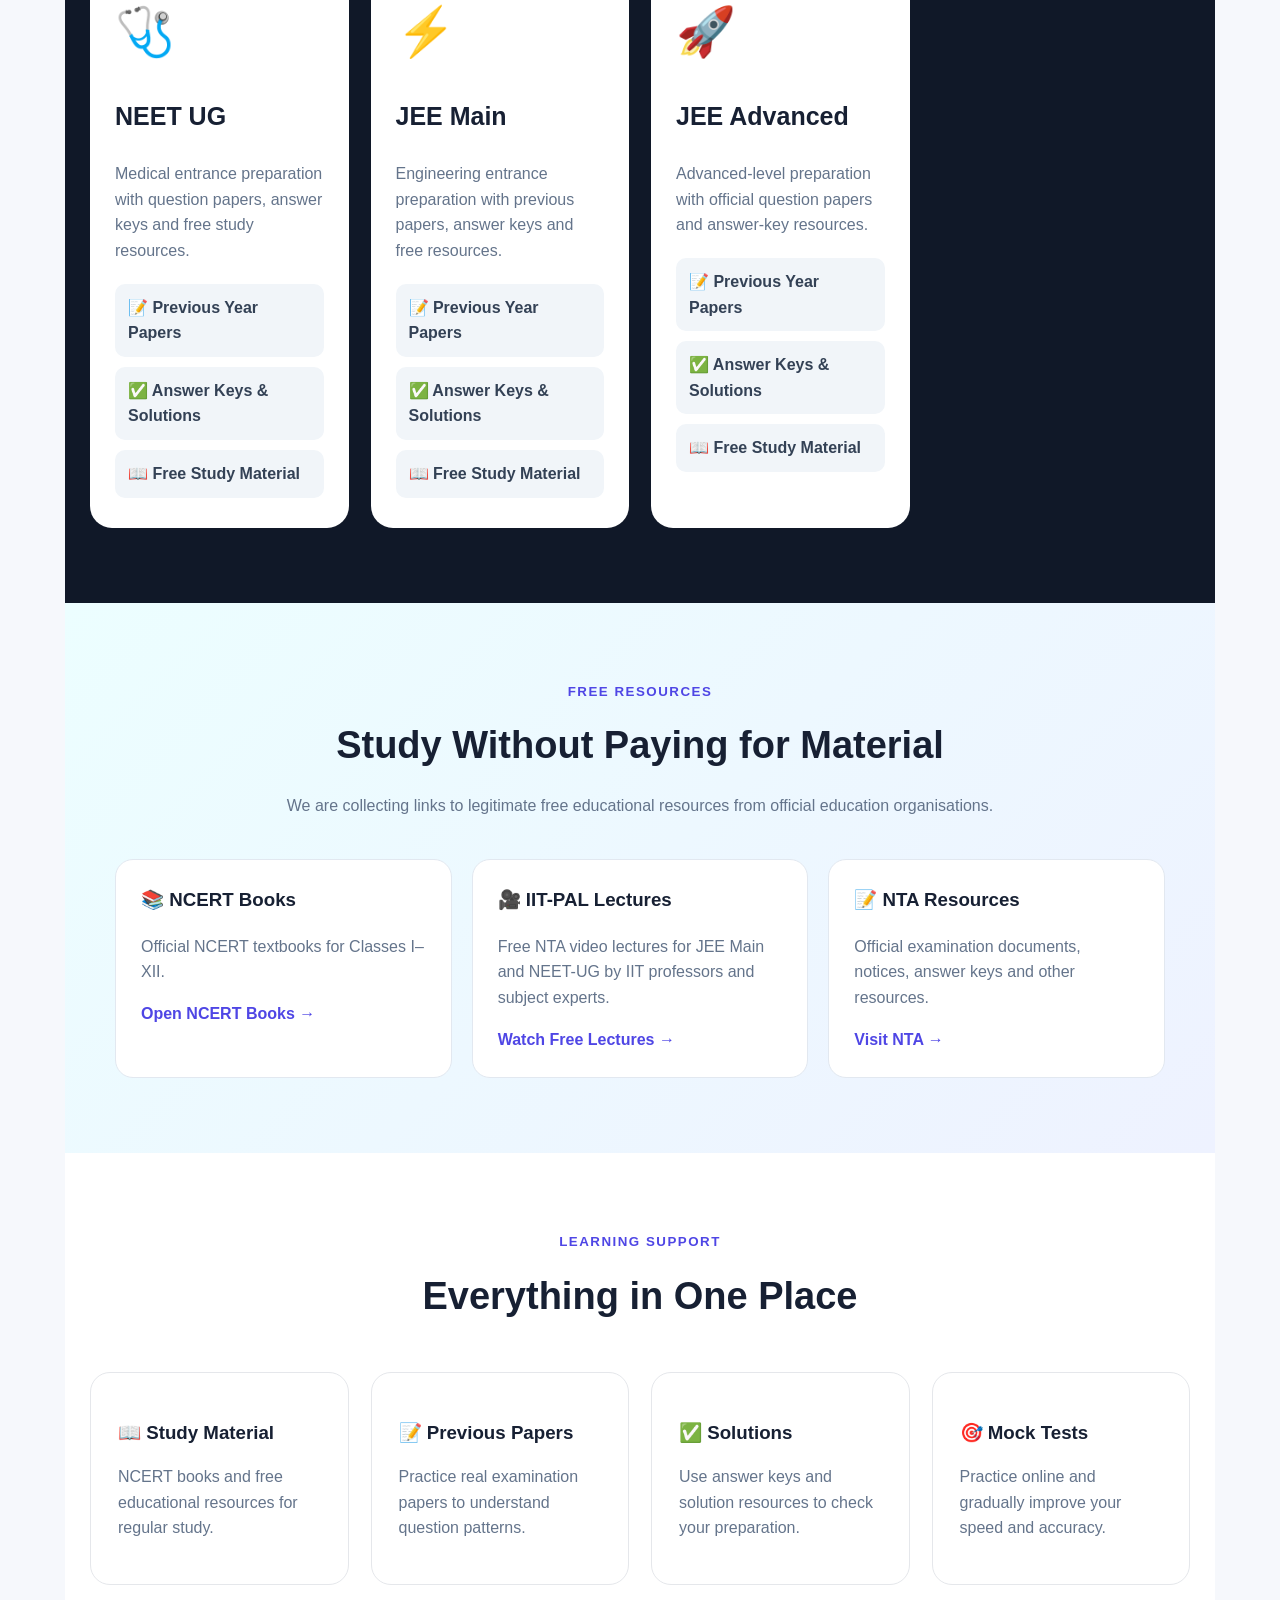
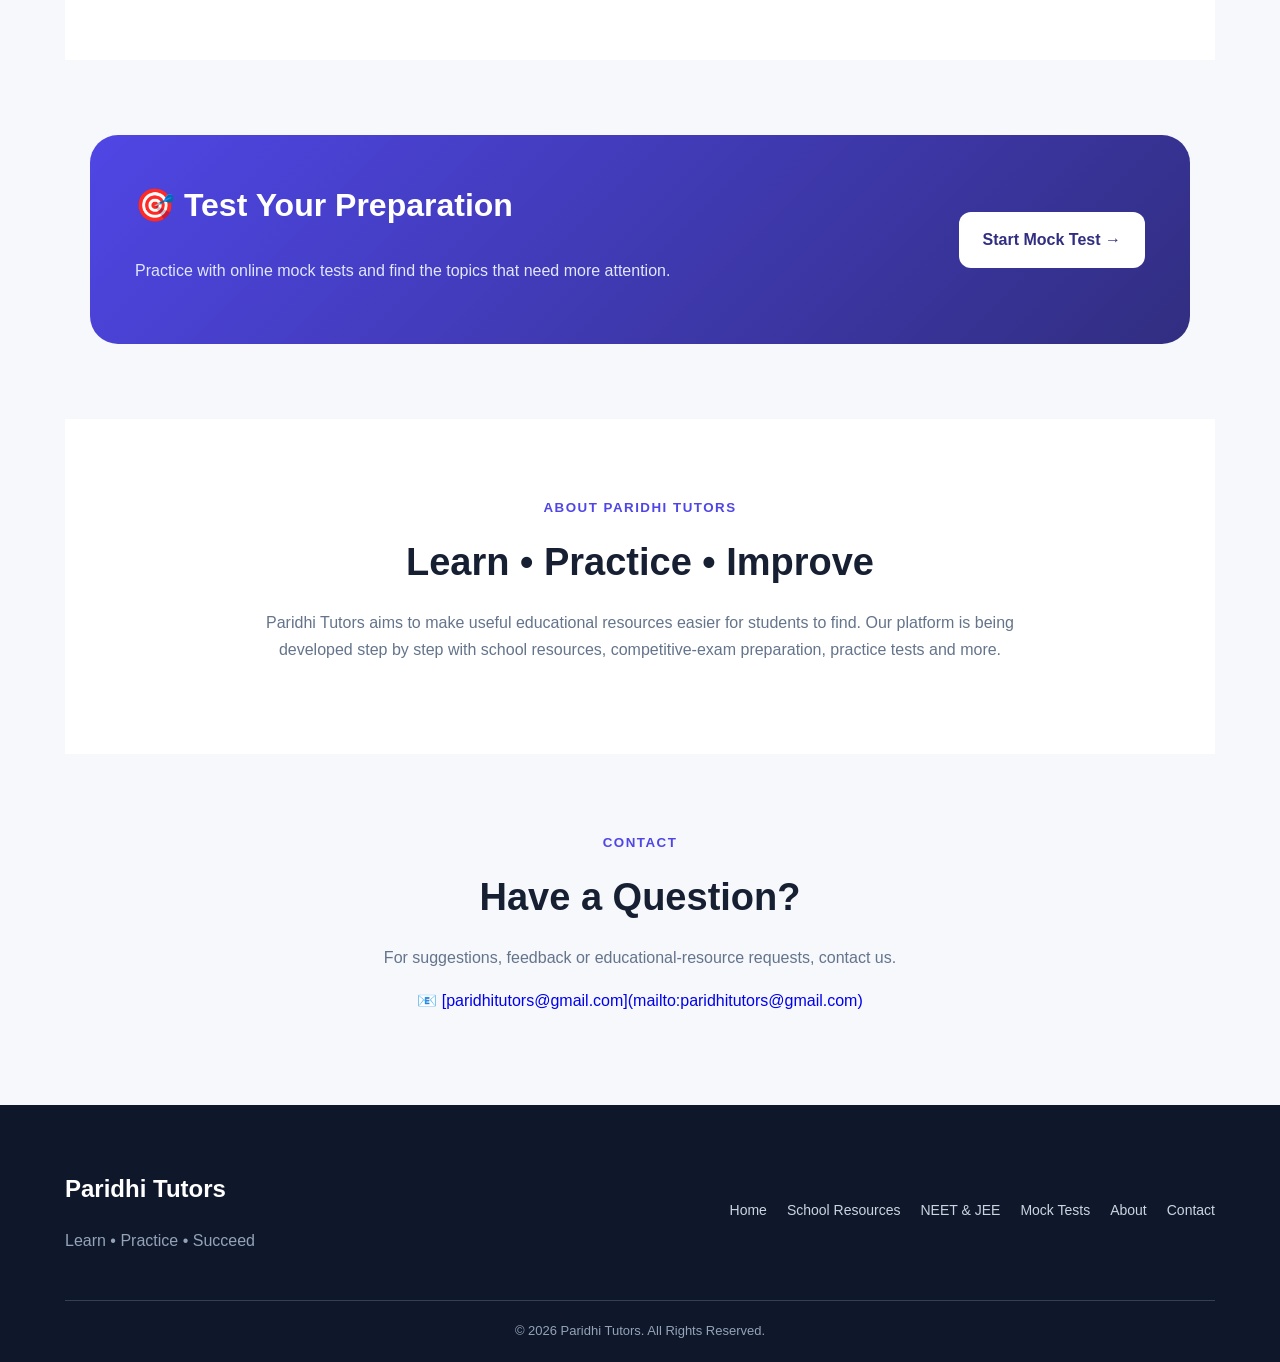
==== commit a6f36255: "Update index.html" ====
--- a/index.html
+++ b/index.html
@@ -1,1133 +1,1173 @@
 <!DOCTYPE html>
+
 <html lang="en">
 
 <head>
 
-    <meta charset="UTF-8">
-
-    <meta name="viewport"
-          content="width=device-width, initial-scale=1.0">
-
-    <title>Paridhi Tutors | Learn • Practice • Succeed</title>
-
-    <meta name="description"
-          content="Paridhi Tutors - Study resources, NCERT books, CBSE question papers, solutions and online mock tests for students.">
-
-    <link rel="stylesheet" href="style.css">
-
-    <style>
-
-        /* ================= HOME PAGE ENHANCEMENTS ================= */
-
-        .home-page {
-            background: #f8fafc;
-        }
-
-        /* HERO */
-
-        .hero-section {
-            min-height: 520px;
-            display: flex;
-            align-items: center;
-            justify-content: space-between;
-            gap: 50px;
-            padding: 70px 8%;
-            background:
-                radial-gradient(circle at 85% 20%, rgba(99,102,241,0.20), transparent 30%),
-                radial-gradient(circle at 10% 90%, rgba(14,165,233,0.15), transparent 30%),
-                linear-gradient(135deg, #eef2ff, #f8fafc 55%, #ecfeff);
-            overflow: hidden;
-        }
-
-        .hero-content {
-            max-width: 650px;
-        }
-
-        .hero-label {
-            display: inline-block;
-            padding: 9px 18px;
-            border-radius: 30px;
-            background: white;
-            color: #4f46e5;
-            font-size: 14px;
-            font-weight: 700;
-            letter-spacing: 1px;
-            box-shadow: 0 8px 25px rgba(15,23,42,0.08);
-            margin-bottom: 20px;
-        }
-
-        .hero-content h2 {
-            font-size: clamp(42px, 6vw, 70px);
-            line-height: 1.08;
-            margin: 0 0 22px;
-            color: #0f172a;
-            font-weight: 800;
-        }
-
-        .hero-content h2 span {
-            color: #4f46e5;
-        }
-
-        .hero-content > p {
-            font-size: 18px;
-            line-height: 1.7;
-            color: #475569;
-            max-width: 580px;
-            margin-bottom: 30px;
-        }
-
-        .hero-buttons {
-            display: flex;
-            gap: 15px;
-            flex-wrap: wrap;
-        }
-
-        .primary-button,
-        .secondary-button {
-            display: inline-block;
-            padding: 14px 24px;
-            border-radius: 12px;
-            text-decoration: none;
-            font-weight: 700;
-            transition: 0.3s ease;
-        }
-
-        .primary-button {
-            background: #4f46e5;
-            color: white;
-            box-shadow: 0 10px 25px rgba(79,70,229,0.25);
-        }
-
-        .primary-button:hover {
-            transform: translateY(-3px);
-            box-shadow: 0 15px 30px rgba(79,70,229,0.35);
-        }
-
-        .secondary-button {
-            background: white;
-            color: #334155;
-            border: 1px solid #e2e8f0;
-        }
-
-        .secondary-button:hover {
-            transform: translateY(-3px);
-            border-color: #4f46e5;
-            color: #4f46e5;
-        }
-
-        /* HERO CARD */
-
-        .hero-card {
-            width: 360px;
-            padding: 35px;
-            background: rgba(255,255,255,0.88);
-            border-radius: 28px;
-            box-shadow: 0 25px 60px rgba(15,23,42,0.14);
-            border: 1px solid rgba(255,255,255,0.8);
-            backdrop-filter: blur(12px);
-            animation: floatCard 4s ease-in-out infinite;
-        }
-
-        @keyframes floatCard {
-            0%,100% {
-                transform: translateY(0);
-            }
-
-            50% {
-                transform: translateY(-10px);
-            }
-        }
-
-        .hero-card-icon {
-            font-size: 48px;
-            margin-bottom: 10px;
-        }
-
-        .hero-card h3 {
-            font-size: 28px;
-            margin: 0 0 8px;
-            color: #0f172a;
-        }
-
-        .hero-card > p {
-            color: #64748b;
-            margin-bottom: 25px;
-        }
-
-        .hero-card-items {
-            display: grid;
-            gap: 12px;
-        }
-
-        .hero-card-items div {
-            padding: 13px 15px;
-            background: #f8fafc;
-            border-radius: 12px;
-            color: #334155;
-            font-weight: 600;
-        }
-
-        /* CLASS SECTION */
-
-        .classes-section {
-            padding: 75px 8%;
-            background: white;
-        }
-
-        .section-heading {
-            text-align: center;
-            max-width: 750px;
-            margin: 0 auto 40px;
-        }
-
-        .section-heading span {
-            color: #4f46e5;
-            font-size: 13px;
-            font-weight: 800;
-            letter-spacing: 1.5px;
-        }
-
-        .section-heading h2 {
-            font-size: 36px;
-            color: #0f172a;
-            margin: 10px 0;
-        }
-
-        .section-heading p {
-            color: #64748b;
-            line-height: 1.6;
-        }
-
-        .class-grid {
-            max-width: 1100px;
-            margin: auto;
-            display: grid;
-            grid-template-columns: repeat(4, 1fr);
-            gap: 22px;
-        }
-
-        .class-card {
-            position: relative;
-            padding: 30px 24px;
-            border-radius: 20px;
-            background: #f8fafc;
-            border: 1px solid #e2e8f0;
-            text-align: center;
-            text-decoration: none;
-            transition: 0.3s ease;
-            overflow: hidden;
-        }
-
-        .class-card:hover {
-            transform: translateY(-8px);
-            box-shadow: 0 18px 40px rgba(15,23,42,0.10);
-            border-color: #c7d2fe;
-        }
-
-        .class-number {
-            width: 65px;
-            height: 65px;
-            margin: 0 auto 18px;
-            border-radius: 18px;
-            display: flex;
-            align-items: center;
-            justify-content: center;
-            background: #eef2ff;
-            color: #4f46e5;
-            font-size: 24px;
-            font-weight: 800;
-        }
-
-        .class-card h3 {
-            color: #0f172a;
-            margin: 0 0 8px;
-            font-size: 22px;
-        }
-
-        .class-card p {
-            color: #64748b;
-            margin: 0 0 18px;
-            font-size: 14px;
-        }
-
-        .class-link {
-            color: #4f46e5;
-            font-weight: 700;
-        }
-
-        /* FEATURES */
-
-        .features-section {
-            padding: 75px 8%;
-            background: #f8fafc;
-        }
-
-        .feature-grid {
-            max-width: 1100px;
-            margin: auto;
-            display: grid;
-            grid-template-columns: repeat(4, 1fr);
-            gap: 22px;
-        }
-
-        .feature-card {
-            background: white;
-            padding: 28px 24px;
-            border-radius: 20px;
-            border: 1px solid #e2e8f0;
-            transition: 0.3s ease;
-        }
-
-        .feature-card:hover {
-            transform: translateY(-7px);
-            box-shadow: 0 18px 40px rgba(15,23,42,0.09);
-        }
-
-        .feature-icon {
-            font-size: 38px;
-            margin-bottom: 15px;
-        }
-
-        .feature-card h3 {
-            color: #0f172a;
-            margin: 0 0 10px;
-        }
-
-        .feature-card p {
-            color: #64748b;
-            line-height: 1.6;
-            font-size: 15px;
-        }
-
-        .feature-card a {
-            color: #4f46e5;
-            text-decoration: none;
-            font-weight: 700;
-        }
-
-        /* MOCK TEST BANNER */
-
-        .mock-highlight {
-            margin: 70px auto;
-            max-width: 1100px;
-            padding: 45px;
-            border-radius: 28px;
-            background: linear-gradient(135deg, #312e81, #4f46e5);
-            color: white;
-            display: flex;
-            justify-content: space-between;
-            align-items: center;
-            gap: 30px;
-            box-shadow: 0 25px 50px rgba(49,46,129,0.25);
-        }
-
-        .mock-highlight h2 {
-            margin: 0 0 10px;
-            font-size: 32px;
-        }
-
-        .mock-highlight p {
-            margin: 0;
-            opacity: 0.9;
-            line-height: 1.6;
-        }
-
-        .mock-button {
-            background: white;
-            color: #312e81;
-            padding: 14px 24px;
-            border-radius: 12px;
-            text-decoration: none;
-            font-weight: 800;
-            white-space: nowrap;
-            transition: 0.3s;
-        }
-
-        .mock-button:hover {
-            transform: translateY(-3px);
-        }
-
-        /* WHY US */
-
-        .why-section {
-            padding: 75px 8%;
-            background: white;
-        }
-
-        .why-grid {
-            max-width: 1000px;
-            margin: auto;
-            display: grid;
-            grid-template-columns: repeat(3, 1fr);
-            gap: 25px;
-        }
-
-        .why-card {
-            text-align: center;
-            padding: 30px 20px;
-        }
-
-        .why-card .why-icon {
-            font-size: 42px;
-            margin-bottom: 15px;
-        }
-
-        .why-card h3 {
-            color: #0f172a;
-            margin-bottom: 10px;
-        }
-
-        .why-card p {
-            color: #64748b;
-            line-height: 1.6;
-        }
-
-        /* ABOUT */
-
-        .about-section {
-            padding: 75px 8%;
-            background: #f8fafc;
-        }
-
-        .about-content {
-            max-width: 850px;
-            margin: auto;
-            text-align: center;
-        }
-
-        .about-content > span {
-            color: #4f46e5;
-            font-size: 13px;
-            font-weight: 800;
-            letter-spacing: 1.5px;
-        }
-
-        .about-content h2 {
-            font-size: 36px;
-            color: #0f172a;
-            margin: 12px 0 20px;
-        }
-
-        .about-content p {
-            color: #64748b;
-            line-height: 1.8;
-        }
-
-        /* CONTACT */
-
-        .contact-section {
-            padding: 75px 8%;
-            background: white;
-        }
-
-        .contact-card {
-            max-width: 500px;
-            margin: auto;
-            text-align: center;
-            padding: 35px;
-            background: #f8fafc;
-            border-radius: 22px;
-            border: 1px solid #e2e8f0;
-        }
-
-        .contact-icon {
-            font-size: 40px;
-            margin-bottom: 10px;
-        }
-
-        .contact-card h3 {
-            color: #0f172a;
-        }
-
-        .contact-card p {
-            color: #64748b;
-        }
-
-        .contact-card a {
-            color: #4f46e5;
-            font-weight: 700;
-            text-decoration: none;
-        }
-
-        /* MOBILE */
-
-        @media (max-width: 900px) {
-
-            .hero-section {
-                flex-direction: column;
-                text-align: center;
-                padding: 55px 6%;
-            }
-
-            .hero-content > p {
-                margin-left: auto;
-                margin-right: auto;
-            }
-
-            .hero-buttons {
-                justify-content: center;
-            }
-
-            .hero-card {
-                width: auto;
-                max-width: 400px;
-            }
-
-            .class-grid,
-            .feature-grid {
-                grid-template-columns: repeat(2, 1fr);
-            }
-
-            .mock-highlight {
-                margin-left: 6%;
-                margin-right: 6%;
-                flex-direction: column;
-                text-align: center;
-            }
-
-            .why-grid {
-                grid-template-columns: 1fr;
-            }
-        }
-
-        @media (max-width: 600px) {
-
-            .hero-content h2 {
-                font-size: 42px;
-            }
-
-            .hero-card {
-                padding: 25px;
-            }
-
-            .class-grid,
-            .feature-grid {
-                grid-template-columns: 1fr;
-            }
-
-            .section-heading h2,
-            .about-content h2 {
-                font-size: 30px;
-            }
-
-            .mock-highlight {
-                padding: 30px 22px;
-            }
-
-            .mock-highlight h2 {
-                font-size: 27px;
-            }
-
-        }
-
-    </style>
+<meta charset="UTF-8">
+
+<meta name="viewport" content="width=device-width, initial-scale=1.0">
+
+<title>Paridhi Tutors | Learn • Practice • Succeed</title>
+
+<meta name="description"
+content="Paridhi Tutors - Free educational resources for CBSE, NEET UG, JEE Main and JEE Advanced students.">
+
+<link rel="stylesheet" href="style.css">
+
+<style>
+
+/* ================= GENERAL ================= */
+
+* {
+    box-sizing: border-box;
+}
+
+body {
+    margin: 0;
+    font-family: Arial, Helvetica, sans-serif;
+    color: #172033;
+    background: #f6f8fc;
+}
+
+a {
+    text-decoration: none;
+}
+
+
+/* ================= HEADER ================= */
+
+.site-header {
+    background: #ffffff;
+    border-bottom: 1px solid #e5e7eb;
+    position: sticky;
+    top: 0;
+    z-index: 1000;
+}
+
+.header-container {
+    max-width: 1200px;
+    margin: auto;
+    padding: 12px 25px;
+
+    display: flex;
+    align-items: center;
+    justify-content: space-between;
+
+    gap: 25px;
+}
+
+.brand {
+    display: flex;
+    align-items: center;
+    gap: 12px;
+    color: #172033;
+}
+
+.logo {
+    width: 65px;
+    height: 65px;
+    object-fit: contain;
+    border-radius: 12px;
+}
+
+.brand-text h1 {
+    margin: 0;
+    font-size: 24px;
+}
+
+.brand-text p {
+    margin: 4px 0 0;
+    font-size: 13px;
+    color: #64748b;
+}
+
+.main-nav {
+    display: flex;
+    gap: 22px;
+    align-items: center;
+}
+
+.main-nav a {
+    color: #334155;
+    font-weight: 600;
+    font-size: 14px;
+}
+
+.main-nav a:hover {
+    color: #4f46e5;
+}
+
+
+/* ================= HERO ================= */
+
+.hero {
+    background:
+    radial-gradient(circle at 80% 20%, rgba(99,102,241,.22), transparent 30%),
+    radial-gradient(circle at 10% 80%, rgba(14,165,233,.18), transparent 30%),
+    linear-gradient(135deg,#eef2ff,#ffffff,#ecfeff);
+
+    padding: 75px 25px;
+}
+
+.hero-container {
+    max-width: 1200px;
+    margin: auto;
+
+    display: grid;
+    grid-template-columns: 1.2fr .8fr;
+    align-items: center;
+    gap: 55px;
+}
+
+.hero-badge {
+    display: inline-block;
+    background: white;
+    color: #4f46e5;
+    padding: 9px 18px;
+    border-radius: 30px;
+    font-size: 13px;
+    font-weight: 700;
+    box-shadow: 0 8px 25px rgba(0,0,0,.08);
+}
+
+.hero h2 {
+    font-size: clamp(42px,6vw,68px);
+    line-height: 1.05;
+    margin: 22px 0;
+
+    color: #101828;
+}
+
+.hero h2 span {
+    color: #4f46e5;
+}
+
+.hero p {
+    max-width: 650px;
+    font-size: 18px;
+    line-height: 1.7;
+    color: #526071;
+}
+
+.hero-buttons {
+    display: flex;
+    gap: 15px;
+    margin-top: 30px;
+    flex-wrap: wrap;
+}
+
+.btn-primary {
+    background: #4f46e5;
+    color: white;
+    padding: 15px 24px;
+    border-radius: 12px;
+    font-weight: 700;
+}
+
+.btn-primary:hover {
+    background: #3730a3;
+}
+
+.btn-secondary {
+    background: white;
+    color: #334155;
+    padding: 15px 24px;
+    border-radius: 12px;
+    font-weight: 700;
+    border: 1px solid #dbe2ea;
+}
+
+.btn-secondary:hover {
+    color: #4f46e5;
+}
+
+
+/* HERO CARD */
+
+.hero-card {
+    background: rgba(255,255,255,.9);
+    padding: 35px;
+    border-radius: 28px;
+
+    box-shadow: 0 25px 60px rgba(15,23,42,.14);
+}
+
+.hero-card h3 {
+    font-size: 28px;
+    margin-top: 0;
+}
+
+.hero-card-item {
+    background: #f8fafc;
+    padding: 14px;
+    border-radius: 12px;
+    margin: 10px 0;
+    font-weight: 600;
+}
+
+
+/* ================= SECTION ================= */
+
+.section {
+    padding: 75px 25px;
+}
+
+.section-light {
+    background: white;
+}
+
+.section-title {
+    max-width: 750px;
+    margin: auto;
+    text-align: center;
+}
+
+.section-title small {
+    color: #4f46e5;
+    font-weight: 800;
+    letter-spacing: 1.5px;
+}
+
+.section-title h2 {
+    font-size: 38px;
+    margin: 12px 0;
+}
+
+.section-title p {
+    color: #64748b;
+    line-height: 1.7;
+}
+
+
+/* ================= CATEGORY CARDS ================= */
+
+.card-grid {
+    max-width: 1150px;
+    margin: 45px auto 0;
+
+    display: grid;
+    grid-template-columns: repeat(4,1fr);
+    gap: 22px;
+}
+
+.category-card {
+    background: white;
+    border: 1px solid #e5e7eb;
+    border-radius: 22px;
+    padding: 30px 22px;
+    text-align: center;
+
+    transition: .3s;
+}
+
+.category-card:hover {
+    transform: translateY(-8px);
+    box-shadow: 0 20px 45px rgba(15,23,42,.10);
+}
+
+.category-icon {
+    font-size: 48px;
+    margin-bottom: 15px;
+}
+
+.category-card h3 {
+    margin: 8px 0;
+    font-size: 22px;
+}
+
+.category-card p {
+    color: #64748b;
+    font-size: 14px;
+    line-height: 1.6;
+}
+
+.card-link {
+    display: inline-block;
+    margin-top: 12px;
+    color: #4f46e5;
+    font-weight: 700;
+}
+
+
+/* ================= SCHOOL CLASSES ================= */
+
+.class-card {
+    background: linear-gradient(145deg,#ffffff,#f8fafc);
+}
+
+.class-number {
+    width: 65px;
+    height: 65px;
+
+    margin: auto;
+
+    display: flex;
+    align-items: center;
+    justify-content: center;
+
+    background: #eef2ff;
+    color: #4f46e5;
+
+    border-radius: 18px;
+
+    font-size: 22px;
+    font-weight: 800;
+}
+
+
+/* ================= COMPETITIVE ================= */
+
+.competitive-section {
+    background: #101828;
+    color: white;
+}
+
+.competitive-section .section-title h2 {
+    color: white;
+}
+
+.competitive-section .section-title p {
+    color: #cbd5e1;
+}
+
+.exam-card {
+    background: #ffffff;
+    color: #172033;
+    border-radius: 22px;
+    padding: 30px 25px;
+}
+
+.exam-card h3 {
+    font-size: 25px;
+}
+
+.exam-card p {
+    color: #64748b;
+    line-height: 1.6;
+}
+
+.exam-links {
+    display: grid;
+    gap: 10px;
+    margin-top: 20px;
+}
+
+.exam-links a {
+    background: #f1f5f9;
+    padding: 11px 13px;
+    border-radius: 10px;
+    color: #334155;
+    font-weight: 600;
+}
+
+.exam-links a:hover {
+    background: #eef2ff;
+    color: #4f46e5;
+}
+
+
+/* ================= FEATURES ================= */
+
+.feature-card {
+    background: white;
+    border-radius: 20px;
+    padding: 27px;
+    border: 1px solid #e5e7eb;
+}
+
+.feature-card h3 {
+    margin-bottom: 10px;
+}
+
+.feature-card p {
+    color: #64748b;
+    line-height: 1.6;
+}
+
+
+/* ================= FREE MATERIAL ================= */
+
+.free-material {
+    background: linear-gradient(135deg,#ecfeff,#eef2ff);
+}
+
+.material-grid {
+    max-width: 1050px;
+    margin: 40px auto 0;
+
+    display: grid;
+    grid-template-columns: repeat(3,1fr);
+    gap: 20px;
+}
+
+.material-card {
+    background: white;
+    padding: 25px;
+    border-radius: 18px;
+    border: 1px solid #e2e8f0;
+}
+
+.material-card h3 {
+    margin-top: 0;
+}
+
+.material-card p {
+    color: #64748b;
+    line-height: 1.6;
+}
+
+.material-card a {
+    color: #4f46e5;
+    font-weight: 700;
+}
+
+
+/* ================= MOCK TEST ================= */
+
+.mock-banner {
+    max-width: 1100px;
+    margin: auto;
+
+    padding: 45px;
+
+    border-radius: 28px;
+
+    background: linear-gradient(135deg,#4f46e5,#312e81);
+
+    color: white;
+
+    display: flex;
+    align-items: center;
+    justify-content: space-between;
+
+    gap: 30px;
+}
+
+.mock-banner h2 {
+    font-size: 32px;
+    margin-top: 0;
+}
+
+.mock-banner p {
+    color: #e0e7ff;
+    line-height: 1.6;
+}
+
+.mock-button {
+    background: white;
+    color: #312e81;
+    padding: 15px 24px;
+    border-radius: 12px;
+    font-weight: 800;
+    white-space: nowrap;
+}
+
+
+/* ================= FOOTER ================= */
+
+.site-footer {
+    background: #0f172a;
+    color: white;
+    padding: 45px 25px 20px;
+}
+
+.footer-container {
+    max-width: 1150px;
+    margin: auto;
+
+    display: flex;
+    justify-content: space-between;
+    gap: 30px;
+}
+
+.footer-container p {
+    color: #94a3b8;
+}
+
+.footer-links {
+    display: flex;
+    gap: 20px;
+    flex-wrap: wrap;
+}
+
+.footer-links a {
+    color: #cbd5e1;
+}
+
+.footer-bottom {
+    max-width: 1150px;
+    margin: 30px auto 0;
+    padding-top: 20px;
+    border-top: 1px solid #334155;
+
+    color: #94a3b8;
+    font-size: 13px;
+}
+
+
+/* ================= MOBILE ================= */
+
+@media(max-width:900px) {
+
+    .header-container {
+        flex-direction: column;
+    }
+
+    .main-nav {
+        flex-wrap: wrap;
+        justify-content: center;
+    }
+
+    .hero-container {
+        grid-template-columns: 1fr;
+        text-align: center;
+    }
+
+    .hero p {
+        margin-left: auto;
+        margin-right: auto;
+    }
+
+    .hero-buttons {
+        justify-content: center;
+    }
+
+    .card-grid {
+        grid-template-columns: repeat(2,1fr);
+    }
+
+    .material-grid {
+        grid-template-columns: 1fr;
+    }
+
+    .mock-banner {
+        flex-direction: column;
+        text-align: center;
+    }
+
+    .footer-container {
+        flex-direction: column;
+    }
+
+}
+
+
+@media(max-width:600px) {
+
+    .hero {
+        padding: 55px 18px;
+    }
+
+    .hero h2 {
+        font-size: 42px;
+    }
+
+    .section {
+        padding: 55px 18px;
+    }
+
+    .section-title h2 {
+        font-size: 30px;
+    }
+
+    .card-grid {
+        grid-template-columns: 1fr;
+    }
+
+    .hero-card {
+        padding: 25px;
+    }
+
+}
+
+</style>
 
 </head>
 
-
-<body class="home-page">
-
+<body>
 
 <!-- ================= HEADER ================= -->
 
 <header class="site-header">
 
-    <div class="header-container">
-
-        <a href="index.html" class="brand">
-
-            <img src="logo.jpg"
-                 alt="Paridhi Tutors Logo"
-                 class="logo">
-
-            <div class="brand-text">
-
-                <h1>Paridhi Tutors</h1>
-
-                <p>Learn • Practice • Succeed</p>
-
-            </div>
-
-        </a>
-
-
-        <nav class="main-nav">
-
-            <a href="index.html" class="active">
-                Home
-            </a>
-
-            <a href="resources.html">
-                Study Resources
-            </a>
-
-            <a href="mock-tests.html">
-                Mock Tests
-            </a>
-
-            <a href="#about">
-                About
-            </a>
-
-            <a href="#contact">
-                Contact
-            </a>
-
-        </nav>
-
-    </div>
+<div class="header-container">
+
+<a href="index.html" class="brand">
+
+<img src="logo.jpg"
+  alt="Paridhi Tutors Logo"
+  class="logo">
+
+<div class="brand-text">
+
+<h1>Paridhi Tutors</h1>
+
+<p>Learn • Practice • Succeed</p>
+
+</div>
+
+</a>
+
+<nav class="main-nav">
+
+<a href="index.html">Home</a>
+
+<a href="resources.html">School Resources</a>
+
+<a href="competitive-exams.html">NEET & JEE</a>
+
+<a href="mock-tests.html">Mock Tests</a>
+
+<a href="#contact">Contact</a>
+
+</nav>
+
+</div>
 
 </header>
 
-
-<main>
-
-
 <!-- ================= HERO ================= -->
 
-<section class="hero-section">
-
-    <div class="hero-content">
-
-        <span class="hero-label">
-            🎓 WELCOME TO PARIDHI TUTORS
-        </span>
-
-        <h2>
-            Learn Better.<br>
-            Practice More.<br>
-            <span>Succeed.</span>
-        </h2>
-
-        <p>
-            Your simple and growing learning platform for
-            NCERT resources, CBSE papers, solutions and
-            online practice tests.
-        </p>
-
-        <div class="hero-buttons">
-
-            <a href="resources.html"
-               class="primary-button">
-                📚 Explore Study Resources →
-            </a>
-
-            <a href="mock-tests.html"
-               class="secondary-button">
-                🧪 Start Mock Test
-            </a>
-
-        </div>
-
-    </div>
-
-
-    <div class="hero-card">
-
-        <div class="hero-card-icon">
-            📚
-        </div>
-
-        <h3>
-            Classes 9–12
-        </h3>
-
-        <p>
-            Everything students need in one place.
-        </p>
-
-        <div class="hero-card-items">
-
-            <div>
-                📖 NCERT Books
-            </div>
-
-            <div>
-                📝 Previous Year Papers
-            </div>
-
-            <div>
-                ✅ NCERT Solutions
-            </div>
-
-            <div>
-                🧪 Online Mock Tests
-            </div>
-
-        </div>
-
-    </div>
+<section class="hero">
+
+<div class="hero-container">
+
+<div>
+
+<span class="hero-badge">
+🎓 FREE LEARNING RESOURCES
+</span>
+
+<h2>
+
+Learn Better.<br>
+
+Practice More.<br>
+
+<span>Succeed.</span>
+
+</h2>
+
+<p>
+
+Free and useful educational resources for
+CBSE students and competitive-exam aspirants —
+all in one place.
+
+</p>
+
+<div class="hero-buttons">
+
+<a href="resources.html"
+class="btn-primary">
+
+📚 Explore School Resources
+
+</a>
+
+<a href="competitive-exams.html"
+class="btn-secondary">
+
+🚀 NEET & JEE Resources
+
+</a>
+
+</div>
+
+</div>
+
+<div class="hero-card">
+
+<h3>📚 What You Can Find</h3>
+
+<div class="hero-card-item">
+📖 NCERT Books — Classes 1–12
+</div>
+
+<div class="hero-card-item">
+📝 CBSE Previous Year Papers
+</div>
+
+<div class="hero-card-item">
+🧪 NEET & JEE Papers
+</div>
+
+<div class="hero-card-item">
+✅ Solutions & Answer Keys
+</div>
+
+<div class="hero-card-item">
+🎯 Online Mock Tests
+</div>
+
+</div>
+
+</div>
 
 </section>
 
-
-<!-- ================= CLASS SELECTION ================= -->
-
-<section class="classes-section">
-
-    <div class="section-heading">
-
-        <span>
-            CHOOSE YOUR CLASS
-        </span>
-
-        <h2>
-            Start Learning Today
-        </h2>
-
-        <p>
-            Select your class and explore study resources,
-            papers, solutions and practice material.
-        </p>
-
-    </div>
-
-
-    <div class="class-grid">
-
-        <a href="class9.html" class="class-card">
-
-            <div class="class-number">
-                09
-            </div>
-
-            <h3>Class 9</h3>
-
-            <p>
-                Foundation &amp; Concept Building
-            </p>
-
-            <span class="class-link">
-                Explore Class 9 →
-            </span>
-
-        </a>
-
-
-        <a href="class10.html" class="class-card">
-
-            <div class="class-number">
-                10
-            </div>
-
-            <h3>Class 10</h3>
-
-            <p>
-                CBSE Board Preparation
-            </p>
-
-            <span class="class-link">
-                Explore Class 10 →
-            </span>
-
-        </a>
-
-
-        <a href="class11.html" class="class-card">
-
-            <div class="class-number">
-                11
-            </div>
-
-            <h3>Class 11</h3>
-
-            <p>
-                Build Strong Concepts
-            </p>
-
-            <span class="class-link">
-                Explore Class 11 →
-            </span>
-
-        </a>
-
-
-        <a href="class12.html" class="class-card">
-
-            <div class="class-number">
-                12
-            </div>
-
-            <h3>Class 12</h3>
-
-            <p>
-                Board Exam Preparation
-            </p>
-
-            <span class="class-link">
-                Explore Class 12 →
-            </span>
-
-        </a>
-
-    </div>
+<!-- ================= SCHOOL ================= -->
+
+<section class="section section-light">
+
+<div class="section-title">
+
+<small>SCHOOL EDUCATION</small>
+
+<h2>CBSE Resources — Classes 1 to 12</h2>
+
+<p>
+
+Find NCERT books, solutions, question papers,
+sample papers and other useful study resources.
+
+</p>
+
+</div>
+
+<div class="card-grid">
+
+<a href="class9.html"
+class="category-card class-card">
+
+<div class="class-number">09</div>
+
+<h3>Class 9</h3>
+
+<p>Build strong concepts and foundations.</p>
+
+<span class="card-link">Explore →</span>
+
+</a>
+
+<a href="class10.html"
+class="category-card class-card">
+
+<div class="class-number">10</div>
+
+<h3>Class 10</h3>
+
+<p>Prepare for CBSE Board examinations.</p>
+
+<span class="card-link">Explore →</span>
+
+</a>
+
+<a href="class11.html"
+class="category-card class-card">
+
+<div class="class-number">11</div>
+
+<h3>Class 11</h3>
+
+<p>Strengthen concepts for higher studies.</p>
+
+<span class="card-link">Explore →</span>
+
+</a>
+
+<a href="class12.html"
+class="category-card class-card">
+
+<div class="class-number">12</div>
+
+<h3>Class 12</h3>
+
+<p>Board examination and career preparation.</p>
+
+<span class="card-link">Explore →</span>
+
+</a>
+
+</div>
 
 </section>
 
+<!-- ================= COMPETITIVE EXAMS ================= -->
+
+<section class="section competitive-section">
+
+<div class="section-title">
+
+<small>COMPETITIVE EXAMS</small>
+
+<h2>Prepare for NEET & JEE</h2>
+
+<p>
+
+Previous year papers, answer keys, solutions
+and free preparation resources.
+
+</p>
+
+</div>
+
+<div class="card-grid">
+
+<div class="exam-card">
+
+<div class="category-icon">🩺</div>
+
+<h3>NEET UG</h3>
+
+<p>
+Medical entrance preparation with
+question papers, answer keys and free study resources.
+</p>
+
+<div class="exam-links">
+
+<a href="competitive-exams.html#neet">
+📝 Previous Year Papers
+</a>
+
+<a href="competitive-exams.html#neet">
+✅ Answer Keys & Solutions
+</a>
+
+<a href="competitive-exams.html#free-neet">
+📖 Free Study Material
+</a>
+
+</div>
+
+</div>
+
+<div class="exam-card">
+
+<div class="category-icon">⚡</div>
+
+<h3>JEE Main</h3>
+
+<p>
+Engineering entrance preparation with
+previous papers, answer keys and free resources.
+</p>
+
+<div class="exam-links">
+
+<a href="competitive-exams.html#jee-main">
+📝 Previous Year Papers
+</a>
+
+<a href="competitive-exams.html#jee-main">
+✅ Answer Keys & Solutions
+</a>
+
+<a href="competitive-exams.html#free-jee">
+📖 Free Study Material
+</a>
+
+</div>
+
+</div>
+
+<div class="exam-card">
+
+<div class="category-icon">🚀</div>
+
+<h3>JEE Advanced</h3>
+
+<p>
+Advanced-level preparation with official
+question papers and answer-key resources.
+</p>
+
+<div class="exam-links">
+
+<a href="competitive-exams.html#jee-advanced">
+📝 Previous Year Papers
+</a>
+
+<a href="competitive-exams.html#jee-advanced">
+✅ Answer Keys & Solutions
+</a>
+
+<a href="competitive-exams.html#free-jee">
+📖 Free Study Material
+</a>
+
+</div>
+
+</div>
+
+</div>
+
+</section>
+
+<!-- ================= FREE RESOURCES ================= -->
+
+<section class="section free-material">
+
+<div class="section-title">
+
+<small>FREE RESOURCES</small>
+
+<h2>Study Without Paying for Material</h2>
+
+<p>
+
+We are collecting links to legitimate free educational
+resources from official education organisations.
+
+</p>
+
+</div>
+
+<div class="material-grid">
+
+<div class="material-card">
+
+<h3>📚 NCERT Books</h3>
+
+<p>
+Official NCERT textbooks for Classes I–XII.
+</p>
+
+<a href="https://ncert.nic.in/textbook.php"
+target="_blank">
+
+Open NCERT Books →
+
+</a>
+
+</div>
+
+<div class="material-card">
+
+<h3>🎥 IIT-PAL Lectures</h3>
+
+<p>
+Free NTA video lectures for JEE Main
+and NEET-UG by IIT professors and subject experts.
+</p>
+
+<a href="https://nta.ac.in/LecturesContent"
+target="_blank">
+
+Watch Free Lectures →
+
+</a>
+
+</div>
+
+<div class="material-card">
+
+<h3>📝 NTA Resources</h3>
+
+<p>
+Official examination documents, notices,
+answer keys and other resources.
+</p>
+
+<a href="https://www.nta.ac.in/"
+target="_blank">
+
+Visit NTA →
+
+</a>
+
+</div>
+
+</div>
+
+</section>
 
 <!-- ================= FEATURES ================= -->
 
-<section class="features-section">
-
-    <div class="section-heading">
-
-        <span>
-            WHAT WE PROVIDE
-        </span>
-
-        <h2>
-            Everything You Need to Prepare
-        </h2>
-
-        <p>
-            Useful study resources and practice material
-            collected in one convenient place.
-        </p>
-
-    </div>
-
-
-    <div class="feature-grid">
-
-
-        <div class="feature-card">
-
-            <div class="feature-icon">
-                📚
-            </div>
-
-            <h3>
-                Study Resources
-            </h3>
-
-            <p>
-                NCERT books, solutions, sample papers
-                and useful study material.
-            </p>
-
-            <a href="resources.html">
-                Explore Resources →
-            </a>
-
-        </div>
-
-
-        <div class="feature-card">
-
-            <div class="feature-icon">
-                📝
-            </div>
-
-            <h3>
-                Previous Year Papers
-            </h3>
-
-            <p>
-                Access CBSE previous year question papers
-                for better exam preparation.
-            </p>
-
-            <a href="resources.html">
-                View Papers →
-            </a>
-
-        </div>
-
-
-        <div class="feature-card">
-
-            <div class="feature-icon">
-                ✅
-            </div>
-
-            <h3>
-                Solutions
-            </h3>
-
-            <p>
-                Find chapter-wise NCERT solutions and
-                useful practice support.
-            </p>
-
-            <a href="resources.html">
-                Find Solutions →
-            </a>
-
-        </div>
-
-
-        <div class="feature-card">
-
-            <div class="feature-icon">
-                🧪
-            </div>
-
-            <h3>
-                Online Mock Tests
-            </h3>
-
-            <p>
-                Test your preparation and receive
-                instant results.
-            </p>
-
-            <a href="mock-tests.html">
-                Start Test →
-            </a>
-
-        </div>
-
-
-    </div>
+<section class="section section-light">
+
+<div class="section-title">
+
+<small>LEARNING SUPPORT</small>
+
+<h2>Everything in One Place</h2>
+
+</div>
+
+<div class="card-grid">
+
+<div class="feature-card">
+
+<h3>📖 Study Material</h3>
+
+<p>
+NCERT books and free educational resources
+for regular study.
+</p>
+
+</div>
+
+<div class="feature-card">
+
+<h3>📝 Previous Papers</h3>
+
+<p>
+Practice real examination papers to understand
+question patterns.
+</p>
+
+</div>
+
+<div class="feature-card">
+
+<h3>✅ Solutions</h3>
+
+<p>
+Use answer keys and solution resources to
+check your preparation.
+</p>
+
+</div>
+
+<div class="feature-card">
+
+<h3>🎯 Mock Tests</h3>
+
+<p>
+Practice online and gradually improve your
+speed and accuracy.
+</p>
+
+</div>
+
+</div>
 
 </section>
 
-
-<!-- ================= MOCK TEST HIGHLIGHT ================= -->
-
-<section class="mock-highlight">
-
-    <div>
-
-        <h2>
-            🧪 Ready to Test Yourself?
-        </h2>
-
-        <p>
-            Practice questions, check your score and
-            identify areas where you can improve.
-        </p>
-
-    </div>
-
-    <a href="mock-tests.html"
-       class="mock-button">
-        Take a Mock Test →
-    </a>
+<!-- ================= MOCK TEST ================= -->
+
+<section class="section">
+
+<div class="mock-banner">
+
+<div>
+
+<h2>🎯 Test Your Preparation</h2>
+
+<p>
+
+Practice with online mock tests and find
+the topics that need more attention.
+
+</p>
+
+</div>
+
+<a href="mock-tests.html"
+class="mock-button">
+
+Start Mock Test →
+
+</a>
+
+</div>
 
 </section>
 
-
-<!-- ================= WHY PARIDHI TUTORS ================= -->
-
-<section class="why-section">
-
-    <div class="section-heading">
-
-        <span>
-            WHY PARIDHI TUTORS
-        </span>
-
-        <h2>
-            Simple. Useful. Student Friendly.
-        </h2>
-
-        <p>
-            We want to make useful learning resources
-            easier for students to find.
-        </p>
-
-    </div>
-
-
-    <div class="why-grid">
-
-        <div class="why-card">
-
-            <div class="why-icon">
-                🎯
-            </div>
-
-            <h3>
-                Focused Learning
-            </h3>
-
-            <p>
-                Find resources organized according
-                to classes and subjects.
-            </p>
-
-        </div>
-
-
-        <div class="why-card">
-
-            <div class="why-icon">
-                📖
-            </div>
-
-            <h3>
-                Practice More
-            </h3>
-
-            <p>
-                Use papers, solutions and mock tests
-                to strengthen your preparation.
-            </p>
-
-        </div>
-
-
-        <div class="why-card">
-
-            <div class="why-icon">
-                🚀
-            </div>
-
-            <h3>
-                Keep Improving
-            </h3>
-
-            <p>
-                Paridhi Tutors will continue to grow
-                with more resources and features.
-            </p>
-
-        </div>
-
-    </div>
+<!-- ================= ABOUT ================= -->
+
+<section class="section section-light"
+         id="about">
+
+<div class="section-title">
+
+<small>ABOUT PARIDHI TUTORS</small>
+
+<h2>Learn • Practice • Improve</h2>
+
+<p>
+
+Paridhi Tutors aims to make useful educational
+resources easier for students to find.
+
+Our platform is being developed step by step with
+school resources, competitive-exam preparation,
+practice tests and more.
+
+</p>
+
+</div>
 
 </section>
 
-
-<!-- ================= ABOUT ================= -->
-
-<section id="about"
-         class="about-section">
-
-    <div class="about-content">
-
-        <span>
-            ABOUT PARIDHI TUTORS
-        </span>
-
-        <h2>
-            Helping Students Learn With Confidence
-        </h2>
-
-        <p>
-            Paridhi Tutors aims to provide students with
-            easy access to useful educational resources,
-            practice material and online tests.
-        </p>
-
-        <p>
-            Our goal is simple — make learning resources
-            easy to find, easy to understand and easy
-            to practise.
-        </p>
-
-    </div>
+<!-- ================= CONTACT ================= -->
+
+<section class="section"
+         id="contact">
+
+<div class="section-title">
+
+<small>CONTACT</small>
+
+<h2>Have a Question?</h2>
+
+<p>
+
+For suggestions, feedback or educational-resource
+requests, contact us.
+
+</p>
+
+<p>
+
+📧
+
+<a href="mailto:paridhitutors@gmail.com">
+
+[paridhitutors@gmail.com](mailto:paridhitutors@gmail.com)
+
+</a>
+
+</p>
+
+</div>
 
 </section>
 
-
-<!-- ================= CONTACT ================= -->
-
-<section id="contact"
-         class="contact-section">
-
-    <div class="section-heading">
-
-        <span>
-            CONTACT
-        </span>
-
-        <h2>
-            Get in Touch
-        </h2>
-
-        <p>
-            Have a question or suggestion?
-            We would love to hear from you.
-        </p>
-
-    </div>
-
-
-    <div class="contact-card">
-
-        <div class="contact-icon">
-            📧
-        </div>
-
-        <h3>
-            Email Us
-        </h3>
-
-        <p>
-            For questions, suggestions or feedback.
-        </p>
-
-        <a href="mailto:paridhitutors@gmail.com">
-            paridhitutors@gmail.com
-        </a>
-
-    </div>
-
-</section>
-
-
-</main>
-
-
 <!-- ================= FOOTER ================= -->
 
 <footer class="site-footer">
 
-    <div class="footer-content">
-
-        <div>
-
-            <h3>
-                Paridhi Tutors
-            </h3>
-
-            <p>
-                Learn • Practice • Succeed
-            </p>
-
-        </div>
-
-
-        <div class="footer-links">
-
-            <a href="index.html">
-                Home
-            </a>
-
-            <a href="resources.html">
-                Study Resources
-            </a>
-
-            <a href="mock-tests.html">
-                Mock Tests
-            </a>
-
-            <a href="#about">
-                About
-            </a>
-
-            <a href="#contact">
-                Contact
-            </a>
-
-        </div>
-
-    </div>
-
-
-    <div class="footer-bottom">
-
-        <p>
-            © 2026 Paridhi Tutors. All Rights Reserved.
-        </p>
-
-    </div>
+<div class="footer-container">
+
+<div>
+
+<h2>Paridhi Tutors</h2>
+
+<p>
+Learn • Practice • Succeed
+</p>
+
+</div>
+
+<div class="footer-links">
+
+<a href="index.html">Home</a>
+
+<a href="resources.html">School Resources</a>
+
+<a href="competitive-exams.html">NEET & JEE</a>
+
+<a href="mock-tests.html">Mock Tests</a>
+
+<a href="#about">About</a>
+
+<a href="#contact">Contact</a>
+
+</div>
+
+</div>
+
+<div class="footer-bottom">
+
+© 2026 Paridhi Tutors. All Rights Reserved.
+
+</div>
 
 </footer>
 
-
 </body>
 
 </html>
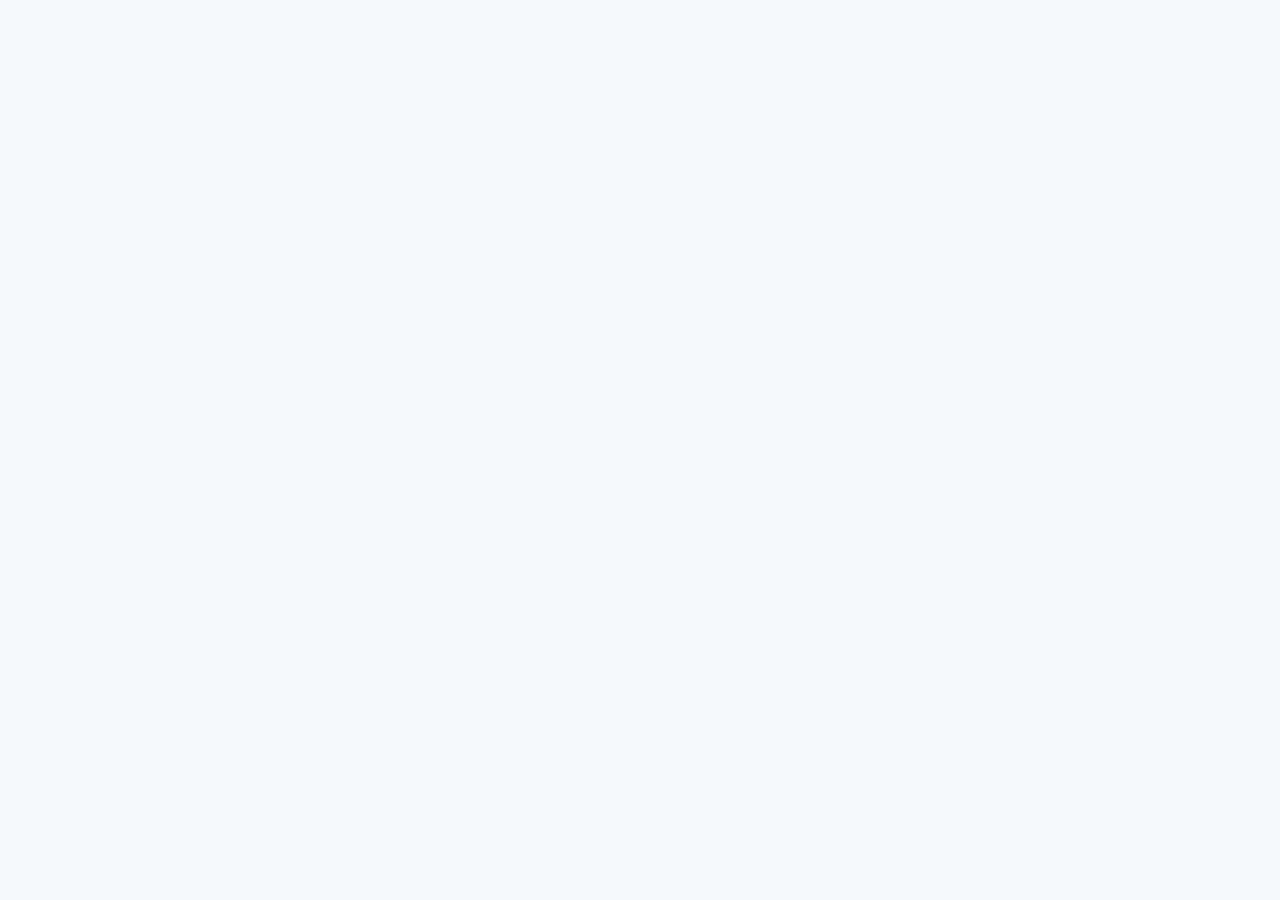
==== commit c0c00953: "Update index.html" ====
--- a/index.html
+++ b/index.html
@@ -11,16 +11,20 @@
 <title>Paridhi Tutors | Learn • Practice • Succeed</title>
 
 <meta name="description"
-content="Paridhi Tutors - Free educational resources for CBSE, NEET UG, JEE Main and JEE Advanced students.">
-
-<link rel="stylesheet" href="style.css">
+content="Paridhi Tutors - Educational resources for CBSE Classes 1 to 12, NEET UG, JEE Main and JEE Advanced.">
 
 <style>
 
-/* ================= GENERAL ================= */
+/* =====================================================
+   BASIC RESET
+   ===================================================== */
 
 * {
     box-sizing: border-box;
+}
+
+html {
+    scroll-behavior: smooth;
 }
 
 body {
@@ -34,1140 +38,725 @@
     text-decoration: none;
 }
 
-
-/* ================= HEADER ================= */
+button {
+    font-family: inherit;
+}
+
+
+/* =====================================================
+   WELCOME / SPLASH SCREEN
+   ===================================================== */
+
+#welcome-screen {
+
+    position: fixed;
+
+    inset: 0;
+
+    z-index: 99999;
+
+    display: flex;
+
+    align-items: center;
+
+    justify-content: center;
+
+    overflow: hidden;
+
+    background:
+        radial-gradient(
+            circle at 20% 20%,
+            rgba(99,102,241,.35),
+            transparent 30%
+        ),
+        radial-gradient(
+            circle at 80% 30%,
+            rgba(14,165,233,.30),
+            transparent 30%
+        ),
+        radial-gradient(
+            circle at 50% 90%,
+            rgba(168,85,247,.25),
+            transparent 35%
+        ),
+        #080d20;
+
+    color: white;
+
+    animation:
+        welcomeFadeOut 1s ease 5s forwards;
+}
+
+
+/* Welcome content */
+
+.welcome-content {
+
+    position: relative;
+
+    z-index: 5;
+
+    text-align: center;
+
+    padding: 30px;
+
+    animation: welcomeZoom 1.3s ease;
+}
+
+
+/* Welcome logo */
+
+.welcome-logo {
+
+    width: 125px;
+
+    height: 125px;
+
+    object-fit: contain;
+
+    border-radius: 25px;
+
+    margin-bottom: 22px;
+
+    filter:
+        drop-shadow(0 0 10px rgba(255,255,255,.65))
+        drop-shadow(0 0 30px rgba(99,102,241,.75));
+
+    animation:
+        logoAppear 1s ease,
+        logoGlow 2s ease-in-out infinite alternate;
+}
+
+
+/* Welcome small text */
+
+.welcome-small {
+
+    font-size: 15px;
+
+    letter-spacing: 5px;
+
+    font-weight: 700;
+
+    color: #c7d2fe;
+
+    margin-bottom: 12px;
+}
+
+
+/* Welcome title */
+
+.welcome-title {
+
+    margin: 0;
+
+    font-size: clamp(42px,7vw,78px);
+
+    line-height: 1.05;
+
+    font-weight: 800;
+
+    letter-spacing: -2px;
+
+    background:
+        linear-gradient(
+            90deg,
+            #ffffff,
+            #c7d2fe,
+            #ffffff
+        );
+
+    -webkit-background-clip: text;
+
+    -webkit-text-fill-color: transparent;
+
+    text-shadow:
+        0 0 25px rgba(255,255,255,.25);
+
+    animation: titleAppear 1.2s ease;
+}
+
+
+/* Tagline */
+
+.welcome-tagline {
+
+    margin-top: 18px;
+
+    font-size: 18px;
+
+    letter-spacing: 3px;
+
+    color: #cbd5e1;
+
+    animation: taglineAppear 1.5s ease;
+}
+
+
+/* Enter button */
+
+.welcome-button {
+
+    margin-top: 30px;
+
+    border: 1px solid rgba(255,255,255,.35);
+
+    background: rgba(255,255,255,.12);
+
+    color: white;
+
+    padding: 14px 28px;
+
+    border-radius: 50px;
+
+    font-size: 15px;
+
+    font-weight: 700;
+
+    cursor: pointer;
+
+    backdrop-filter: blur(10px);
+
+    transition: .3s ease;
+}
+
+.welcome-button:hover {
+
+    background: white;
+
+    color: #312e81;
+
+    transform: translateY(-3px);
+
+    box-shadow:
+        0 10px 30px rgba(255,255,255,.2);
+}
+
+
+/* =====================================================
+   SPARKLES
+   ===================================================== */
+
+.sparkle {
+
+    position: absolute;
+
+    width: 5px;
+
+    height: 5px;
+
+    background: white;
+
+    border-radius: 50%;
+
+    box-shadow:
+        0 0 8px white,
+        0 0 18px #c7d2fe;
+
+    opacity: 0;
+
+    animation:
+        sparkleAnimation linear infinite;
+}
+
+
+.sparkle::before,
+.sparkle::after {
+
+    content: "";
+
+    position: absolute;
+
+    left: 50%;
+
+    top: 50%;
+
+    transform:
+        translate(-50%, -50%);
+
+    background: white;
+
+    border-radius: 50%;
+}
+
+
+.sparkle::before {
+
+    width: 2px;
+
+    height: 22px;
+}
+
+
+.sparkle::after {
+
+    width: 22px;
+
+    height: 2px;
+}
+
+
+/* Sparkle positions */
+
+.sparkle:nth-child(1) {
+    left: 8%;
+    top: 20%;
+    animation-duration: 2.5s;
+}
+
+.sparkle:nth-child(2) {
+    left: 18%;
+    top: 70%;
+    animation-duration: 3.2s;
+}
+
+.sparkle:nth-child(3) {
+    left: 30%;
+    top: 15%;
+    animation-duration: 2.1s;
+}
+
+.sparkle:nth-child(4) {
+    left: 42%;
+    top: 80%;
+    animation-duration: 3.8s;
+}
+
+.sparkle:nth-child(5) {
+    left: 55%;
+    top: 12%;
+    animation-duration: 2.7s;
+}
+
+.sparkle:nth-child(6) {
+    left: 68%;
+    top: 75%;
+    animation-duration: 3.1s;
+}
+
+.sparkle:nth-child(7) {
+    left: 78%;
+    top: 25%;
+    animation-duration: 2.4s;
+}
+
+.sparkle:nth-child(8) {
+    left: 90%;
+    top: 65%;
+    animation-duration: 3.5s;
+}
+
+.sparkle:nth-child(9) {
+    left: 85%;
+    top: 10%;
+    animation-duration: 2.8s;
+}
+
+.sparkle:nth-child(10) {
+    left: 5%;
+    top: 45%;
+    animation-duration: 3.3s;
+}
+
+.sparkle:nth-child(11) {
+    left: 50%;
+    top: 50%;
+    animation-duration: 2.2s;
+}
+
+.sparkle:nth-child(12) {
+    left: 95%;
+    top: 40%;
+    animation-duration: 3.7s;
+}
+
+.sparkle:nth-child(13) {
+    left: 25%;
+    top: 90%;
+    animation-duration: 2.9s;
+}
+
+.sparkle:nth-child(14) {
+    left: 72%;
+    top: 50%;
+    animation-duration: 3.4s;
+}
+
+
+/* =====================================================
+   HEADER
+   ===================================================== */
 
 .site-header {
-    background: #ffffff;
-    border-bottom: 1px solid #e5e7eb;
+
+    background: rgba(255,255,255,.96);
+
+    border-bottom:
+        1px solid #e5e7eb;
+
     position: sticky;
+
     top: 0;
+
     z-index: 1000;
-}
+
+    backdrop-filter: blur(10px);
+}
+
 
 .header-container {
+
     max-width: 1200px;
+
     margin: auto;
-    padding: 12px 25px;
+
+    padding: 10px 25px;
 
     display: flex;
+
     align-items: center;
+
     justify-content: space-between;
 
     gap: 25px;
 }
 
+
 .brand {
+
     display: flex;
+
     align-items: center;
+
     gap: 12px;
+
     color: #172033;
 }
 
+
 .logo {
-    width: 65px;
-    height: 65px;
+
+    width: 62px;
+
+    height: 62px;
+
     object-fit: contain;
+
     border-radius: 12px;
 }
 
+
 .brand-text h1 {
+
     margin: 0;
-    font-size: 24px;
-}
+
+    font-size: 23px;
+}
+
 
 .brand-text p {
+
     margin: 4px 0 0;
+
+    font-size: 12px;
+
+    color: #64748b;
+}
+
+
+.main-nav {
+
+    display: flex;
+
+    gap: 20px;
+
+    align-items: center;
+
+    flex-wrap: wrap;
+}
+
+
+.main-nav a {
+
+    color: #334155;
+
+    font-weight: 600;
+
+    font-size: 14px;
+
+    transition: .2s;
+}
+
+
+.main-nav a:hover {
+
+    color: #4f46e5;
+}
+
+
+/* =====================================================
+   HERO
+   ===================================================== */
+
+.hero {
+
+    background:
+
+        radial-gradient(
+            circle at 80% 20%,
+            rgba(99,102,241,.20),
+            transparent 30%
+        ),
+
+        radial-gradient(
+            circle at 10% 80%,
+            rgba(14,165,233,.16),
+            transparent 30%
+        ),
+
+        linear-gradient(
+            135deg,
+            #eef2ff,
+            #ffffff,
+            #ecfeff
+        );
+
+    padding: 80px 25px;
+}
+
+
+.hero-container {
+
+    max-width: 1200px;
+
+    margin: auto;
+
+    display: grid;
+
+    grid-template-columns:
+        1.2fr .8fr;
+
+    align-items: center;
+
+    gap: 55px;
+}
+
+
+.hero-badge {
+
+    display: inline-block;
+
+    background: white;
+
+    color: #4f46e5;
+
+    padding: 9px 18px;
+
+    border-radius: 30px;
+
     font-size: 13px;
+
+    font-weight: 700;
+
+    box-shadow:
+        0 8px 25px rgba(0,0,0,.08);
+}
+
+
+.hero h2 {
+
+    font-size:
+        clamp(42px,6vw,68px);
+
+    line-height: 1.05;
+
+    margin: 22px 0;
+
+    color: #101828;
+}
+
+
+.hero h2 span {
+
+    color: #4f46e5;
+}
+
+
+.hero p {
+
+    max-width: 650px;
+
+    font-size: 18px;
+
+    line-height: 1.7;
+
+    color: #526071;
+}
+
+
+.hero-buttons {
+
+    display: flex;
+
+    gap: 15px;
+
+    margin-top: 30px;
+
+    flex-wrap: wrap;
+}
+
+
+.btn-primary {
+
+    background: #4f46e5;
+
+    color: white;
+
+    padding: 15px 24px;
+
+    border-radius: 12px;
+
+    font-weight: 700;
+
+    transition: .3s;
+}
+
+
+.btn-primary:hover {
+
+    background: #3730a3;
+
+    transform: translateY(-2px);
+}
+
+
+.btn-secondary {
+
+    background: white;
+
+    color: #334155;
+
+    padding: 15px 24px;
+
+    border-radius: 12px;
+
+    font-weight: 700;
+
+    border:
+        1px solid #dbe2ea;
+
+    transition: .3s;
+}
+
+
+.btn-secondary:hover {
+
+    color: #4f46e5;
+
+    transform: translateY(-2px);
+}
+
+
+/* Hero information card */
+
+.hero-card {
+
+    background:
+        rgba(255,255,255,.92);
+
+    padding: 35px;
+
+    border-radius: 28px;
+
+    box-shadow:
+        0 25px 60px rgba(15,23,42,.14);
+}
+
+
+.hero-card h3 {
+
+    font-size: 28px;
+
+    margin-top: 0;
+}
+
+
+.hero-card-item {
+
+    background: #f8fafc;
+
+    padding: 14px;
+
+    border-radius: 12px;
+
+    margin: 10px 0;
+
+    font-weight: 600;
+
+    transition: .2s;
+}
+
+
+.hero-card-item:hover {
+
+    background: #eef2ff;
+
+    transform: translateX(4px);
+}
+
+
+/* =====================================================
+   SECTIONS
+   ===================================================== */
+
+.section {
+
+    padding: 75px 25px;
+}
+
+
+.section-light {
+
+    background: white;
+}
+
+
+.section-title {
+
+    max-width: 750px;
+
+    margin: auto;
+
+    text-align: center;
+}
+
+
+.section-title small {
+
+    color: #4f46e5;
+
+    font-weight: 800;
+
+    letter-spacing: 1.5px;
+}
+
+
+.section-title h2 {
+
+    font-size: 38px;
+
+    margin: 12px 0;
+}
+
+
+.section-title p {
+
     color: #64748b;
-}
-
-.main-nav {
-    display: flex;
-    gap: 22px;
-    align-items: center;
-}
-
-.main-nav a {
-    color: #334155;
-    font-weight: 600;
-    font-size: 14px;
-}
-
-.main-nav a:hover {
-    color: #4f46e5;
-}
-
-
-/* ================= HERO ================= */
-
-.hero {
-    background:
-    radial-gradient(circle at 80% 20%, rgba(99,102,241,.22), transparent 30%),
-    radial-gradient(circle at 10% 80%, rgba(14,165,233,.18), transparent 30%),
-    linear-gradient(135deg,#eef2ff,#ffffff,#ecfeff);
-
-    padding: 75px 25px;
-}
-
-.hero-container {
-    max-width: 1200px;
-    margin: auto;
-
-    display: grid;
-    grid-template-columns: 1.2fr .8fr;
-    align-items: center;
-    gap: 55px;
-}
-
-.hero-badge {
-    display: inline-block;
-    background: white;
-    color: #4f46e5;
-    padding: 9px 18px;
-    border-radius: 30px;
-    font-size: 13px;
-    font-weight: 700;
-    box-shadow: 0 8px 25px rgba(0,0,0,.08);
-}
-
-.hero h2 {
-    font-size: clamp(42px,6vw,68px);
-    line-height: 1.05;
-    margin: 22px 0;
-
-    color: #101828;
-}
-
-.hero h2 span {
-    color: #4f46e5;
-}
-
-.hero p {
-    max-width: 650px;
-    font-size: 18px;
+
     line-height: 1.7;
-    color: #526071;
-}
-
-.hero-buttons {
-    display: flex;
-    gap: 15px;
-    margin-top: 30px;
-    flex-wrap: wrap;
-}
-
-.btn-primary {
-    background: #4f46e5;
-    color: white;
-    padding: 15px 24px;
-    border-radius: 12px;
-    font-weight: 700;
-}
-
-.btn-primary:hover {
-    background: #3730a3;
-}
-
-.btn-secondary {
-    background: white;
-    color: #334155;
-    padding: 15px 24px;
-    border-radius: 12px;
-    font-weight: 700;
-    border: 1px solid #dbe2ea;
-}
-
-.btn-secondary:hover {
-    color: #4f46e5;
-}
-
-
-/* HERO CARD */
-
-.hero-card {
-    background: rgba(255,255,255,.9);
-    padding: 35px;
-    border-radius: 28px;
-
-    box-shadow: 0 25px 60px rgba(15,23,42,.14);
-}
-
-.hero-card h3 {
-    font-size: 28px;
-    margin-top: 0;
-}
-
-.hero-card-item {
-    background: #f8fafc;
-    padding: 14px;
-    border-radius: 12px;
-    margin: 10px 0;
-    font-weight: 600;
-}
-
-
-/* ================= SECTION ================= */
-
-.section {
-    padding: 75px 25px;
-}
-
-.section-light {
-    background: white;
-}
-
-.section-title {
-    max-width: 750px;
-    margin: auto;
-    text-align: center;
-}
-
-.section-title small {
-    color: #4f46e5;
-    font-weight: 800;
-    letter-spacing: 1.5px;
-}
-
-.section-title h2 {
-    font-size: 38px;
-    margin: 12px 0;
-}
-
-.section-title p {
-    color: #64748b;
-    line-height: 1.7;
-}
-
-
-/* ================= CATEGORY CARDS ================= */
-
-.card-grid {
-    max-width: 1150px;
-    margin: 45px auto 0;
-
-    display: grid;
-    grid-template-columns: repeat(4,1fr);
-    gap: 22px;
-}
-
-.category-card {
-    background: white;
-    border: 1px solid #e5e7eb;
-    border-radius: 22px;
-    padding: 30px 22px;
-    text-align: center;
-
-    transition: .3s;
-}
-
-.category-card:hover {
-    transform: translateY(-8px);
-    box-shadow: 0 20px 45px rgba(15,23,42,.10);
-}
-
-.category-icon {
-    font-size: 48px;
-    margin-bottom: 15px;
-}
-
-.category-card h3 {
-    margin: 8px 0;
-    font-size: 22px;
-}
-
-.category-card p {
-    color: #64748b;
-    font-size: 14px;
-    line-height: 1.6;
-}
-
-.card-link {
-    display: inline-block;
-    margin-top: 12px;
-    color: #4f46e5;
-    font-weight: 700;
-}
-
-
-/* ================= SCHOOL CLASSES ================= */
-
-.class-card {
-    background: linear-gradient(145deg,#ffffff,#f8fafc);
-}
-
-.class-number {
-    width: 65px;
-    height: 65px;
-
-    margin: auto;
-
-    display: flex;
-    align-items: center;
-    justify-content: center;
-
-    background: #eef2ff;
-    color: #4f46e5;
-
-    border-radius: 18px;
-
-    font-size: 22px;
-    font-weight: 800;
-}
-
-
-/* ================= COMPETITIVE ================= */
-
-.competitive-section {
-    background: #101828;
-    color: white;
-}
-
-.competitive-section .section-title h2 {
-    color: white;
-}
-
-.competitive-section .section-title p {
-    color: #cbd5e1;
-}
-
-.exam-card {
-    background: #ffffff;
-    color: #172033;
-    border-radius: 22px;
-    padding: 30px 25px;
-}
-
-.exam-card h3 {
-    font-size: 25px;
-}
-
-.exam-card p {
-    color: #64748b;
-    line-height: 1.6;
-}
-
-.exam-links {
-    display: grid;
-    gap: 10px;
-    margin-top: 20px;
-}
-
-.exam-links a {
-    background: #f1f5f9;
-    padding: 11px 13px;
-    border-radius: 10px;
-    color: #334155;
-    font-weight: 600;
-}
-
-.exam-links a:hover {
-    background: #eef2ff;
-    color: #4f46e5;
-}
-
-
-/* ================= FEATURES ================= */
-
-.feature-card {
-    background: white;
-    border-radius: 20px;
-    padding: 27px;
-    border: 1px solid #e5e7eb;
-}
-
-.feature-card h3 {
-    margin-bottom: 10px;
-}
-
-.feature-card p {
-    color: #64748b;
-    line-height: 1.6;
-}
-
-
-/* ================= FREE MATERIAL ================= */
-
-.free-material {
-    background: linear-gradient(135deg,#ecfeff,#eef2ff);
-}
-
-.material-grid {
-    max-width: 1050px;
-    margin: 40px auto 0;
-
-    display: grid;
-    grid-template-columns: repeat(3,1fr);
-    gap: 20px;
-}
-
-.material-card {
-    background: white;
-    padding: 25px;
-    border-radius: 18px;
-    border: 1px solid #e2e8f0;
-}
-
-.material-card h3 {
-    margin-top: 0;
-}
-
-.material-card p {
-    color: #64748b;
-    line-height: 1.6;
-}
-
-.material-card a {
-    color: #4f46e5;
-    font-weight: 700;
-}
-
-
-/* ================= MOCK TEST ================= */
-
-.mock-banner {
-    max-width: 1100px;
-    margin: auto;
-
-    padding: 45px;
-
-    border-radius: 28px;
-
-    background: linear-gradient(135deg,#4f46e5,#312e81);
-
-    color: white;
-
-    display: flex;
-    align-items: center;
-    justify-content: space-between;
-
-    gap: 30px;
-}
-
-.mock-banner h2 {
-    font-size: 32px;
-    margin-top: 0;
-}
-
-.mock-banner p {
-    color: #e0e7ff;
-    line-height: 1.6;
-}
-
-.mock-button {
-    background: white;
-    color: #312e81;
-    padding: 15px 24px;
-    border-radius: 12px;
-    font-weight: 800;
-    white-space: nowrap;
-}
-
-
-/* ================= FOOTER ================= */
-
-.site-footer {
-    background: #0f172a;
-    color: white;
-    padding: 45px 25px 20px;
-}
-
-.footer-container {
-    max-width: 1150px;
-    margin: auto;
-
-    display: flex;
-    justify-content: space-between;
-    gap: 30px;
-}
-
-.footer-container p {
-    color: #94a3b8;
-}
-
-.footer-links {
-    display: flex;
-    gap: 20px;
-    flex-wrap: wrap;
-}
-
-.footer-links a {
-    color: #cbd5e1;
-}
-
-.footer-bottom {
-    max-width: 1150px;
-    margin: 30px auto 0;
-    padding-top: 20px;
-    border-top: 1px solid #334155;
-
-    color: #94a3b8;
-    font-size: 13px;
-}
-
-
-/* ================= MOBILE ================= */
-
-@media(max-width:900px) {
-
-    .header-container {
-        flex-direction: column;
-    }
-
-    .main-nav {
-        flex-wrap: wrap;
-        justify-content: center;
-    }
-
-    .hero-container {
-        grid-template-columns: 1fr;
-        text-align: center;
-    }
-
-    .hero p {
-        margin-left: auto;
-        margin-right: auto;
-    }
-
-    .hero-buttons {
-        justify-content: center;
-    }
-
-    .card-grid {
-        grid-template-columns: repeat(2,1fr);
-    }
-
-    .material-grid {
-        grid-template-columns: 1fr;
-    }
-
-    .mock-banner {
-        flex-direction: column;
-        text-align: center;
-    }
-
-    .footer-container {
-        flex-direction: column;
-    }
-
-}
-
-
-@media(max-width:600px) {
-
-    .hero {
-        padding: 55px 18px;
-    }
-
-    .hero h2 {
-        font-size: 42px;
-    }
-
-    .section {
-        padding: 55px 18px;
-    }
-
-    .section-title h2 {
-        font-size: 30px;
-    }
-
-    .card-grid {
-        grid-template-columns: 1fr;
-    }
-
-    .hero-card {
-        padding: 25px;
-    }
-
-}
-
-</style>
-
-</head>
-
-<body>
-
-<!-- ================= HEADER ================= -->
-
-<header class="site-header">
-
-<div class="header-container">
-
-<a href="index.html" class="brand">
-
-<img src="logo.jpg"
-  alt="Paridhi Tutors Logo"
-  class="logo">
-
-<div class="brand-text">
-
-<h1>Paridhi Tutors</h1>
-
-<p>Learn • Practice • Succeed</p>
-
-</div>
-
-</a>
-
-<nav class="main-nav">
-
-<a href="index.html">Home</a>
-
-<a href="resources.html">School Resources</a>
-
-<a href="competitive-exams.html">NEET & JEE</a>
-
-<a href="mock-tests.html">Mock Tests</a>
-
-<a href="#contact">Contact</a>
-
-</nav>
-
-</div>
-
-</header>
-
-<!-- ================= HERO ================= -->
-
-<section class="hero">
-
-<div class="hero-container">
-
-<div>
-
-<span class="hero-badge">
-🎓 FREE LEARNING RESOURCES
-</span>
-
-<h2>
-
-Learn Better.<br>
-
-Practice More.<br>
-
-<span>Succeed.</span>
-
-</h2>
-
-<p>
-
-Free and useful educational resources for
-CBSE students and competitive-exam aspirants —
-all in one place.
-
-</p>
-
-<div class="hero-buttons">
-
-<a href="resources.html"
-class="btn-primary">
-
-📚 Explore School Resources
-
-</a>
-
-<a href="competitive-exams.html"
-class="btn-secondary">
-
-🚀 NEET & JEE Resources
-
-</a>
-
-</div>
-
-</div>
-
-<div class="hero-card">
-
-<h3>📚 What You Can Find</h3>
-
-<div class="hero-card-item">
-📖 NCERT Books — Classes 1–12
-</div>
-
-<div class="hero-card-item">
-📝 CBSE Previous Year Papers
-</div>
-
-<div class="hero-card-item">
-🧪 NEET & JEE Papers
-</div>
-
-<div class="hero-card-item">
-✅ Solutions & Answer Keys
-</div>
-
-<div class="hero-card-item">
-🎯 Online Mock Tests
-</div>
-
-</div>
-
-</div>
-
-</section>
-
-<!-- ================= SCHOOL ================= -->
-
-<section class="section section-light">
-
-<div class="section-title">
-
-<small>SCHOOL EDUCATION</small>
-
-<h2>CBSE Resources — Classes 1 to 12</h2>
-
-<p>
-
-Find NCERT books, solutions, question papers,
-sample papers and other useful study resources.
-
-</p>
-
-</div>
-
-<div class="card-grid">
-
-<a href="class9.html"
-class="category-card class-card">
-
-<div class="class-number">09</div>
-
-<h3>Class 9</h3>
-
-<p>Build strong concepts and foundations.</p>
-
-<span class="card-link">Explore →</span>
-
-</a>
-
-<a href="class10.html"
-class="category-card class-card">
-
-<div class="class-number">10</div>
-
-<h3>Class 10</h3>
-
-<p>Prepare for CBSE Board examinations.</p>
-
-<span class="card-link">Explore →</span>
-
-</a>
-
-<a href="class11.html"
-class="category-card class-card">
-
-<div class="class-number">11</div>
-
-<h3>Class 11</h3>
-
-<p>Strengthen concepts for higher studies.</p>
-
-<span class="card-link">Explore →</span>
-
-</a>
-
-<a href="class12.html"
-class="category-card class-card">
-
-<div class="class-number">12</div>
-
-<h3>Class 12</h3>
-
-<p>Board examination and career preparation.</p>
-
-<span class="card-link">Explore →</span>
-
-</a>
-
-</div>
-
-</section>
-
-<!-- ================= COMPETITIVE EXAMS ================= -->
-
-<section class="section competitive-section">
-
-<div class="section-title">
-
-<small>COMPETITIVE EXAMS</small>
-
-<h2>Prepare for NEET & JEE</h2>
-
-<p>
-
-Previous year papers, answer keys, solutions
-and free preparation resources.
-
-</p>
-
-</div>
-
-<div class="card-grid">
-
-<div class="exam-card">
-
-<div class="category-icon">🩺</div>
-
-<h3>NEET UG</h3>
-
-<p>
-Medical entrance preparation with
-question papers, answer keys and free study resources.
-</p>
-
-<div class="exam-links">
-
-<a href="competitive-exams.html#neet">
-📝 Previous Year Papers
-</a>
-
-<a href="competitive-exams.html#neet">
-✅ Answer Keys & Solutions
-</a>
-
-<a href="competitive-exams.html#free-neet">
-📖 Free Study Material
-</a>
-
-</div>
-
-</div>
-
-<div class="exam-card">
-
-<div class="category-icon">⚡</div>
-
-<h3>JEE Main</h3>
-
-<p>
-Engineering entrance preparation with
-previous papers, answer keys and free resources.
-</p>
-
-<div class="exam-links">
-
-<a href="competitive-exams.html#jee-main">
-📝 Previous Year Papers
-</a>
-
-<a href="competitive-exams.html#jee-main">
-✅ Answer Keys & Solutions
-</a>
-
-<a href="competitive-exams.html#free-jee">
-📖 Free Study Material
-</a>
-
-</div>
-
-</div>
-
-<div class="exam-card">
-
-<div class="category-icon">🚀</div>
-
-<h3>JEE Advanced</h3>
-
-<p>
-Advanced-level preparation with official
-question papers and answer-key resources.
-</p>
-
-<div class="exam-links">
-
-<a href="competitive-exams.html#jee-advanced">
-📝 Previous Year Papers
-</a>
-
-<a href="competitive-exams.html#jee-advanced">
-✅ Answer Keys & Solutions
-</a>
-
-<a href="competitive-exams.html#free-jee">
-📖 Free Study Material
-</a>
-
-</div>
-
-</div>
-
-</div>
-
-</section>
-
-<!-- ================= FREE RESOURCES ================= -->
-
-<section class="section free-material">
-
-<div class="section-title">
-
-<small>FREE RESOURCES</small>
-
-<h2>Study Without Paying for Material</h2>
-
-<p>
-
-We are collecting links to legitimate free educational
-resources from official education organisations.
-
-</p>
-
-</div>
-
-<div class="material-grid">
-
-<div class="material-card">
-
-<h3>📚 NCERT Books</h3>
-
-<p>
-Official NCERT textbooks for Classes I–XII.
-</p>
-
-<a href="https://ncert.nic.in/textbook.php"
-target="_blank">
-
-Open NCERT Books →
-
-</a>
-
-</div>
-
-<div class="material-card">
-
-<h3>🎥 IIT-PAL Lectures</h3>
-
-<p>
-Free NTA video lectures for JEE Main
-and NEET-UG by IIT professors and subject experts.
-</p>
-
-<a href="https://nta.ac.in/LecturesContent"
-target="_blank">
-
-Watch Free Lectures →
-
-</a>
-
-</div>
-
-<div class="material-card">
-
-<h3>📝 NTA Resources</h3>
-
-<p>
-Official examination documents, notices,
-answer keys and other resources.
-</p>
-
-<a href="https://www.nta.ac.in/"
-target="_blank">
-
-Visit NTA →
-
-</a>
-
-</div>
-
-</div>
-
-</section>
-
-<!-- ================= FEATURES ================= -->
-
-<section class="section section-light">
-
-<div class="section-title">
-
-<small>LEARNING SUPPORT</small>
-
-<h2>Everything in One Place</h2>
-
-</div>
-
-<div class="card-grid">
-
-<div class="feature-card">
-
-<h3>📖 Study Material</h3>
-
-<p>
-NCERT books and free educational resources
-for regular study.
-</p>
-
-</div>
-
-<div class="feature-card">
-
-<h3>📝 Previous Papers</h3>
-
-<p>
-Practice real examination papers to understand
-question patterns.
-</p>
-
-</div>
-
-<div class="feature-card">
-
-<h3>✅ Solutions</h3>
-
-<p>
-Use answer keys and solution resources to
-check your preparation.
-</p>
-
-</div>
-
-<div class="feature-card">
-
-<h3>🎯 Mock Tests</h3>
-
-<p>
-Practice online and gradually improve your
-speed and accuracy.
-</p>
-
-</div>
-
-</div>
-
-</section>
-
-<!-- ================= MOCK TEST ================= -->
-
-<section class="section">
-
-<div class="mock-banner">
-
-<div>
-
-<h2>🎯 Test Your Preparation</h2>
-
-<p>
-
-Practice with online mock tests and find
-the topics that need more attention.
-
-</p>
-
-</div>
-
-<a href="mock-tests.html"
-class="mock-button">
-
-Start Mock Test →
-
-</a>
-
-</div>
-
-</section>
-
-<!-- ================= ABOUT ================= -->
-
-<section class="section section-light"
-         id="about">
-
-<div class="section-title">
-
-<small>ABOUT PARIDHI TUTORS</small>
-
-<h2>Learn • Practice • Improve</h2>
-
-<p>
-
-Paridhi Tutors aims to make useful educational
-resources easier for students to find.
-
-Our platform is being developed step by step with
-school resources, competitive-exam preparation,
-practice tests and more.
-
-</p>
-
-</div>
-
-</section>
-
-<!-- ================= CONTACT ================= -->
-
-<section class="section"
-         id="contact">
-
-<div class="section-title">
-
-<small>CONTACT</small>
-
-<h2>Have a Question?</h2>
-
-<p>
-
-For suggestions, feedback or educational-resource
-requests, contact us.
-
-</p>
-
-<p>
-
-📧
-
-<a href="mailto:paridhitutors@gmail.com">
-
-[paridhitutors@gmail.com](mailto:paridhitutors@gmail.com)
-
-</a>
-
-</p>
-
-</div>
-
-</section>
-
-<!-- ================= FOOTER ================= -->
-
-<footer class="site-footer">
-
-<div class="footer-container">
-
-<div>
-
-<h2>Paridhi Tutors</h2>
-
-<p>
-Learn • Practice • Succeed
-</p>
-
-</div>
-
-<div class="footer-links">
-
-<a href="index.html">Home</a>
-
-<a href="resources.html">School Resources</a>
-
-<a href="competitive-exams.html">NEET & JEE</a>
-
-<a href="mock-tests.html">Mock Tests</a>
-
-<a href="#about">About</a>
-
-<a href="#contact">Contact</a>
-
-</div>
-
-</div>
-
-<div class="footer-bottom">
-
-© 2026 Paridhi Tutors. All Rights Reserved.
-
-</div>
-
-</footer>
-
-</body>
-
-</html>
+}
+
+
+/* =====================================================
+   CARD GRID
+   ==================================
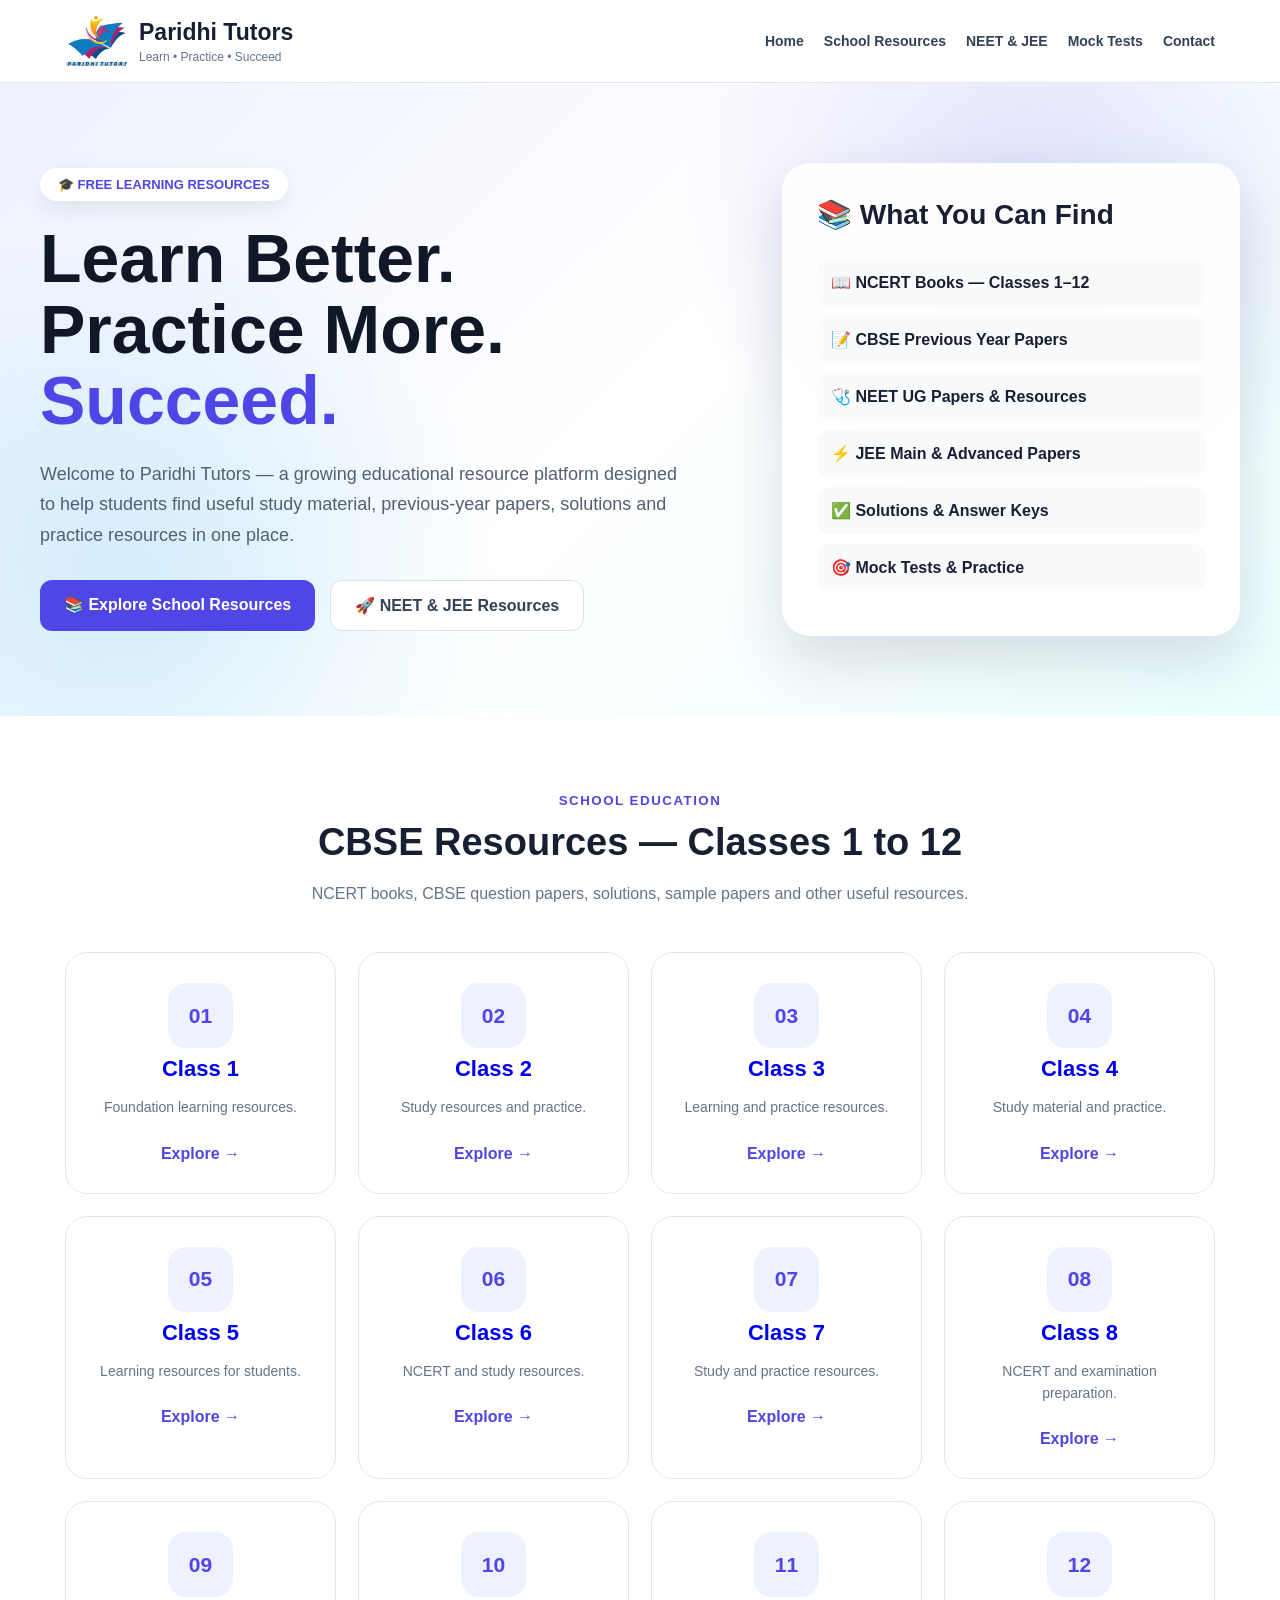
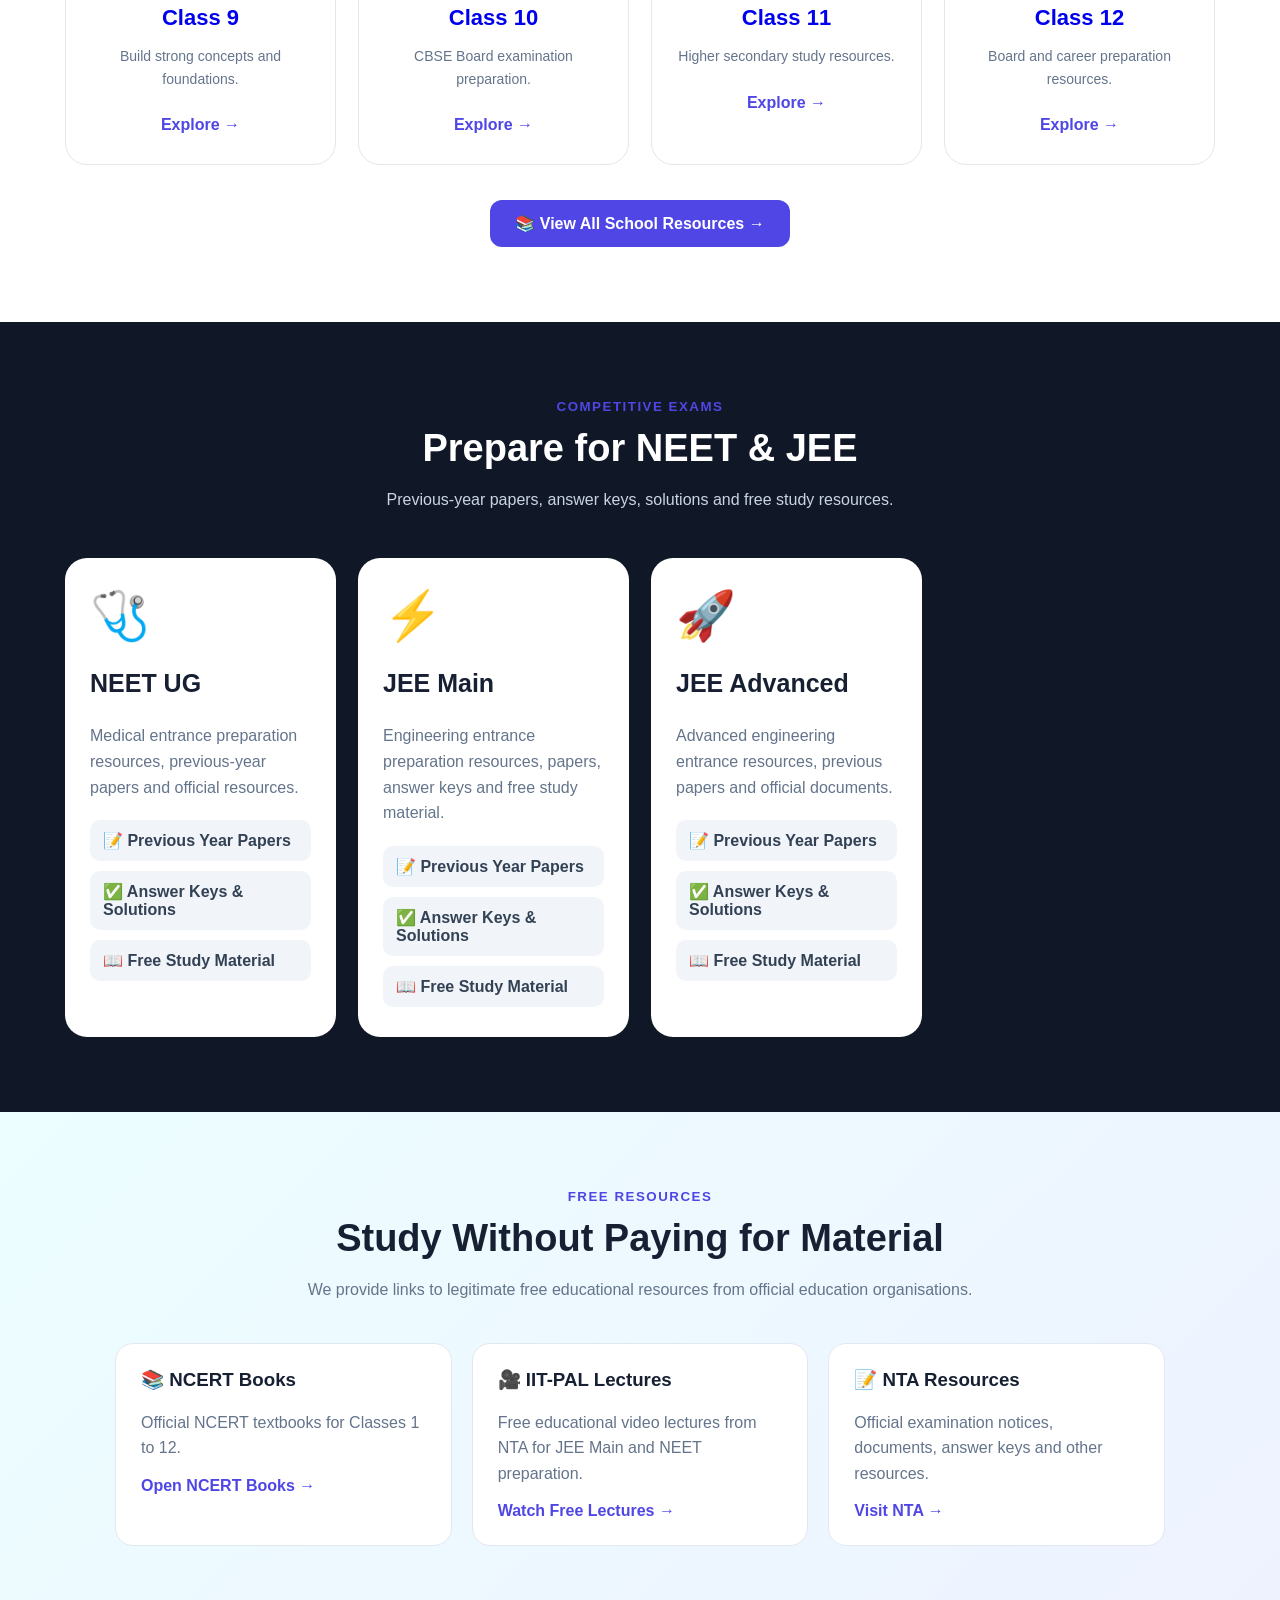
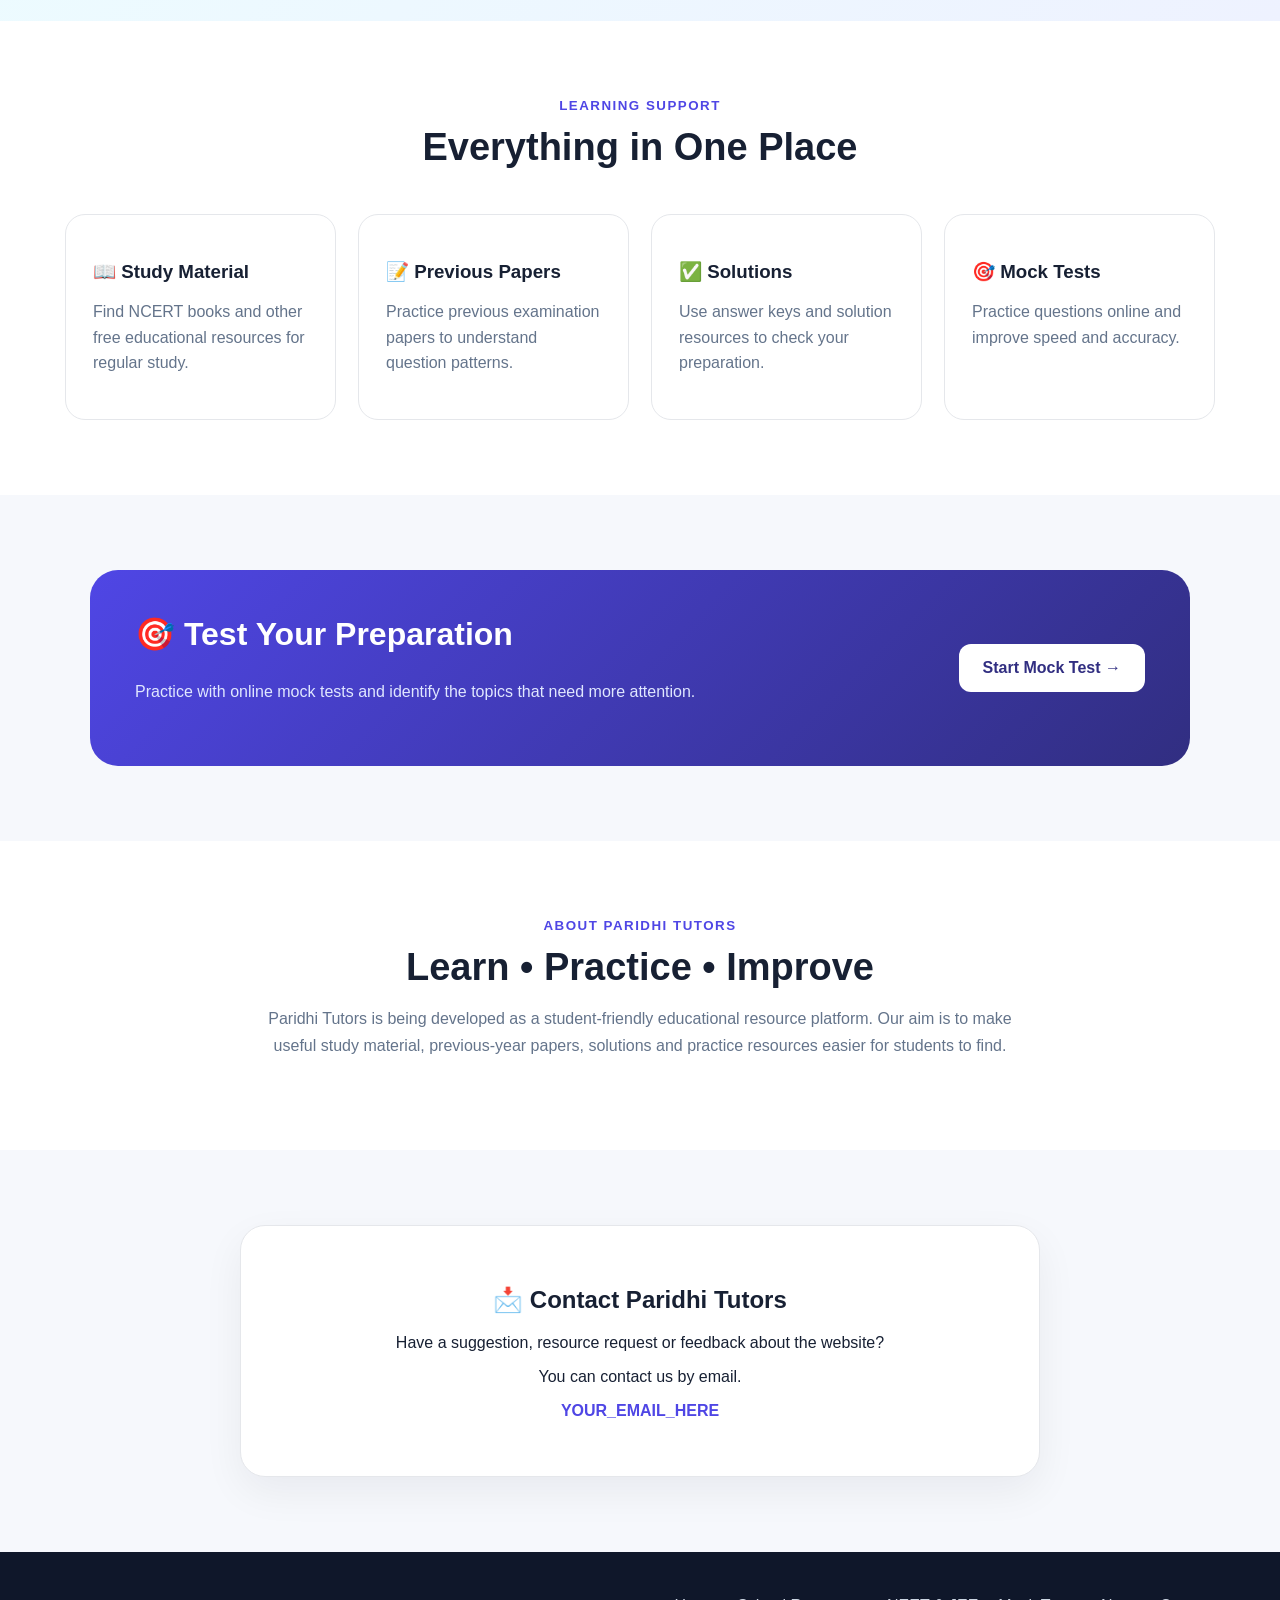
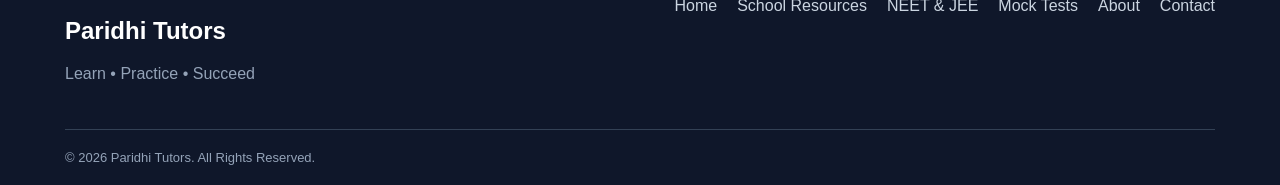
==== commit 161cf4d9: "Update index.html" ====
--- a/index.html
+++ b/index.html
@@ -759,4 +759,1927 @@
 
 /* =====================================================
    CARD GRID
-   ==================================
+   ===================================================== */
+
+.card-grid {
+
+    max-width: 1150px;
+
+    margin:
+        45px auto 0;
+
+    display: grid;
+
+    grid-template-columns:
+        repeat(4,1fr);
+
+    gap: 22px;
+}
+
+
+.category-card {
+
+    background: white;
+
+    border:
+        1px solid #e5e7eb;
+
+    border-radius: 22px;
+
+    padding: 30px 22px;
+
+    text-align: center;
+
+    transition: .3s;
+}
+
+
+.category-card:hover {
+
+    transform:
+        translateY(-8px);
+
+    box-shadow:
+        0 20px 45px rgba(15,23,42,.10);
+}
+
+
+.category-icon {
+
+    font-size: 48px;
+
+    margin-bottom: 15px;
+}
+
+
+.category-card h3 {
+
+    margin: 8px 0;
+
+    font-size: 22px;
+}
+
+
+.category-card p {
+
+    color: #64748b;
+
+    font-size: 14px;
+
+    line-height: 1.6;
+}
+
+
+.card-link {
+
+    display: inline-block;
+
+    margin-top: 12px;
+
+    color: #4f46e5;
+
+    font-weight: 700;
+}
+
+
+/* =====================================================
+   CLASS CARDS
+   ===================================================== */
+
+.class-number {
+
+    width: 65px;
+
+    height: 65px;
+
+    margin: auto;
+
+    display: flex;
+
+    align-items: center;
+
+    justify-content: center;
+
+    background: #eef2ff;
+
+    color: #4f46e5;
+
+    border-radius: 18px;
+
+    font-size: 21px;
+
+    font-weight: 800;
+}
+
+
+/* =====================================================
+   ALL CLASSES BUTTON
+   ===================================================== */
+
+.all-classes {
+
+    text-align: center;
+
+    margin-top: 35px;
+}
+
+
+.all-classes a {
+
+    display: inline-block;
+
+    background: #4f46e5;
+
+    color: white;
+
+    padding: 14px 25px;
+
+    border-radius: 12px;
+
+    font-weight: 700;
+}
+
+
+/* =====================================================
+   COMPETITIVE EXAMS
+   ===================================================== */
+
+.competitive-section {
+
+    background: #101828;
+
+    color: white;
+}
+
+
+.competitive-section
+.section-title h2 {
+
+    color: white;
+}
+
+
+.competitive-section
+.section-title p {
+
+    color: #cbd5e1;
+}
+
+
+.exam-card {
+
+    background: white;
+
+    color: #172033;
+
+    border-radius: 22px;
+
+    padding: 30px 25px;
+
+    transition: .3s;
+}
+
+
+.exam-card:hover {
+
+    transform:
+        translateY(-8px);
+
+    box-shadow:
+        0 20px 45px rgba(0,0,0,.20);
+}
+
+
+.exam-card h3 {
+
+    font-size: 25px;
+}
+
+
+.exam-card p {
+
+    color: #64748b;
+
+    line-height: 1.6;
+}
+
+
+.exam-links {
+
+    display: grid;
+
+    gap: 10px;
+
+    margin-top: 20px;
+}
+
+
+.exam-links a {
+
+    background: #f1f5f9;
+
+    padding: 11px 13px;
+
+    border-radius: 10px;
+
+    color: #334155;
+
+    font-weight: 600;
+
+    transition: .2s;
+}
+
+
+.exam-links a:hover {
+
+    background: #eef2ff;
+
+    color: #4f46e5;
+}
+
+
+/* =====================================================
+   FREE MATERIAL
+   ===================================================== */
+
+.free-material {
+
+    background:
+        linear-gradient(
+            135deg,
+            #ecfeff,
+            #eef2ff
+        );
+}
+
+
+.material-grid {
+
+    max-width: 1050px;
+
+    margin:
+        40px auto 0;
+
+    display: grid;
+
+    grid-template-columns:
+        repeat(3,1fr);
+
+    gap: 20px;
+}
+
+
+.material-card {
+
+    background: white;
+
+    padding: 25px;
+
+    border-radius: 18px;
+
+    border:
+        1px solid #e2e8f0;
+
+    transition: .3s;
+}
+
+
+.material-card:hover {
+
+    transform:
+        translateY(-5px);
+
+    box-shadow:
+        0 15px 35px rgba(15,23,42,.08);
+}
+
+
+.material-card h3 {
+
+    margin-top: 0;
+}
+
+
+.material-card p {
+
+    color: #64748b;
+
+    line-height: 1.6;
+}
+
+
+.material-card a {
+
+    color: #4f46e5;
+
+    font-weight: 700;
+}
+
+
+/* =====================================================
+   FEATURES
+   ===================================================== */
+
+.feature-card {
+
+    background: white;
+
+    border-radius: 20px;
+
+    padding: 27px;
+
+    border:
+        1px solid #e5e7eb;
+}
+
+
+.feature-card h3 {
+
+    margin-bottom: 10px;
+}
+
+
+.feature-card p {
+
+    color: #64748b;
+
+    line-height: 1.6;
+}
+
+
+/* =====================================================
+   MOCK TEST BANNER
+   ===================================================== */
+
+.mock-banner {
+
+    max-width: 1100px;
+
+    margin: auto;
+
+    padding: 45px;
+
+    border-radius: 28px;
+
+    background:
+        linear-gradient(
+            135deg,
+            #4f46e5,
+            #312e81
+        );
+
+    color: white;
+
+    display: flex;
+
+    align-items: center;
+
+    justify-content: space-between;
+
+    gap: 30px;
+}
+
+
+.mock-banner h2 {
+
+    font-size: 32px;
+
+    margin-top: 0;
+}
+
+
+.mock-banner p {
+
+    color: #e0e7ff;
+
+    line-height: 1.6;
+}
+
+
+.mock-button {
+
+    background: white;
+
+    color: #312e81;
+
+    padding: 15px 24px;
+
+    border-radius: 12px;
+
+    font-weight: 800;
+
+    white-space: nowrap;
+}
+
+
+/* =====================================================
+   CONTACT
+   ===================================================== */
+
+.contact-box {
+
+    max-width: 800px;
+
+    margin: auto;
+
+    text-align: center;
+
+    background: white;
+
+    padding: 40px;
+
+    border-radius: 25px;
+
+    border:
+        1px solid #e5e7eb;
+
+    box-shadow:
+        0 15px 40px rgba(15,23,42,.06);
+}
+
+
+.contact-box a {
+
+    color: #4f46e5;
+
+    font-weight: 700;
+}
+
+
+/* =====================================================
+   FOOTER
+   ===================================================== */
+
+.site-footer {
+
+    background: #0f172a;
+
+    color: white;
+
+    padding:
+        45px 25px 20px;
+}
+
+
+.footer-container {
+
+    max-width: 1150px;
+
+    margin: auto;
+
+    display: flex;
+
+    justify-content: space-between;
+
+    gap: 30px;
+}
+
+
+.footer-container p {
+
+    color: #94a3b8;
+}
+
+
+.footer-links {
+
+    display: flex;
+
+    gap: 20px;
+
+    flex-wrap: wrap;
+}
+
+
+.footer-links a {
+
+    color: #cbd5e1;
+}
+
+
+.footer-links a:hover {
+
+    color: white;
+}
+
+
+.footer-bottom {
+
+    max-width: 1150px;
+
+    margin:
+        30px auto 0;
+
+    padding-top: 20px;
+
+    border-top:
+        1px solid #334155;
+
+    color: #94a3b8;
+
+    font-size: 13px;
+}
+
+
+/* =====================================================
+   ANIMATIONS
+   ===================================================== */
+
+@keyframes sparkleAnimation {
+
+    0% {
+        opacity: 0;
+        transform:
+            scale(.3)
+            rotate(0deg);
+    }
+
+    30% {
+        opacity: 1;
+    }
+
+    60% {
+        opacity: .7;
+        transform:
+            scale(1.4)
+            rotate(45deg);
+    }
+
+    100% {
+        opacity: 0;
+        transform:
+            scale(.2)
+            rotate(90deg);
+    }
+}
+
+
+@keyframes welcomeZoom {
+
+    0% {
+        opacity: 0;
+        transform: scale(.75);
+    }
+
+    100% {
+        opacity: 1;
+        transform: scale(1);
+    }
+}
+
+
+@keyframes logoAppear {
+
+    0% {
+        opacity: 0;
+        transform:
+            scale(.5)
+            rotate(-10deg);
+    }
+
+    100% {
+        opacity: 1;
+        transform:
+            scale(1)
+            rotate(0);
+    }
+}
+
+
+@keyframes logoGlow {
+
+    from {
+
+        filter:
+            drop-shadow(
+                0 0 8px
+                rgba(255,255,255,.5)
+            )
+            drop-shadow(
+                0 0 20px
+                rgba(99,102,241,.5)
+            );
+    }
+
+    to {
+
+        filter:
+            drop-shadow(
+                0 0 15px
+                rgba(255,255,255,.9)
+            )
+            drop-shadow(
+                0 0 40px
+                rgba(99,102,241,.9)
+            );
+    }
+}
+
+
+@keyframes titleAppear {
+
+    0% {
+        opacity: 0;
+        transform:
+            translateY(25px);
+    }
+
+    100% {
+        opacity: 1;
+        transform:
+            translateY(0);
+    }
+}
+
+
+@keyframes taglineAppear {
+
+    0% {
+        opacity: 0;
+        transform:
+            translateY(15px);
+    }
+
+    100% {
+        opacity: 1;
+        transform:
+            translateY(0);
+    }
+}
+
+
+@keyframes welcomeFadeOut {
+
+    0% {
+        opacity: 1;
+        visibility: visible;
+    }
+
+    100% {
+        opacity: 0;
+        visibility: hidden;
+        pointer-events: none;
+    }
+}
+
+
+/* =====================================================
+   TABLET
+   ===================================================== */
+
+@media(max-width:900px) {
+
+    .header-container {
+        flex-direction: column;
+    }
+
+    .main-nav {
+        justify-content: center;
+    }
+
+    .hero-container {
+        grid-template-columns: 1fr;
+
+        text-align: center;
+    }
+
+    .hero p {
+        margin-left: auto;
+        margin-right: auto;
+    }
+
+    .hero-buttons {
+        justify-content: center;
+    }
+
+    .card-grid {
+        grid-template-columns:
+            repeat(2,1fr);
+    }
+
+    .material-grid {
+        grid-template-columns:
+            repeat(2,1fr);
+    }
+
+    .mock-banner {
+        flex-direction: column;
+
+        text-align: center;
+    }
+
+    .footer-container {
+        flex-direction: column;
+    }
+}
+
+
+/* =====================================================
+   MOBILE
+   ===================================================== */
+
+@media(max-width:600px) {
+
+    .header-container {
+        padding: 10px 15px;
+    }
+
+    .brand-text h1 {
+        font-size: 20px;
+    }
+
+    .main-nav {
+        gap: 12px;
+    }
+
+    .main-nav a {
+        font-size: 12px;
+    }
+
+    .hero {
+        padding:
+            55px 18px;
+    }
+
+    .hero h2 {
+        font-size: 42px;
+    }
+
+    .section {
+        padding:
+            55px 18px;
+    }
+
+    .section-title h2 {
+        font-size: 30px;
+    }
+
+    .card-grid {
+        grid-template-columns: 1fr;
+    }
+
+    .material-grid {
+        grid-template-columns: 1fr;
+    }
+
+    .hero-card {
+        padding: 25px;
+    }
+
+    .welcome-logo {
+        width: 95px;
+        height: 95px;
+    }
+
+    .welcome-title {
+        font-size: 42px;
+    }
+
+    .welcome-tagline {
+        font-size: 14px;
+        letter-spacing: 2px;
+    }
+
+    .mock-banner {
+        padding: 30px 22px;
+    }
+}
+
+</style>
+
+</head>
+
+<body>
+
+<!-- =====================================================
+     WELCOME SCREEN
+     ===================================================== -->
+
+<div id="welcome-screen">
+
+```
+<!-- SPARKLES -->
+
+<div class="sparkle"></div>
+<div class="sparkle"></div>
+<div class="sparkle"></div>
+<div class="sparkle"></div>
+<div class="sparkle"></div>
+<div class="sparkle"></div>
+<div class="sparkle"></div>
+<div class="sparkle"></div>
+<div class="sparkle"></div>
+<div class="sparkle"></div>
+<div class="sparkle"></div>
+<div class="sparkle"></div>
+<div class="sparkle"></div>
+<div class="sparkle"></div>
+
+
+<!-- WELCOME CONTENT -->
+
+<div class="welcome-content">
+
+    <img
+        src="logo.jpg"
+        alt="Paridhi Tutors Logo"
+        class="welcome-logo"
+    >
+
+    <div class="welcome-small">
+        ✦ WELCOME TO ✦
+    </div>
+
+    <h1 class="welcome-title">
+        Paridhi Tutors
+    </h1>
+
+    <div class="welcome-tagline">
+        Learn • Practice • Succeed
+    </div>
+
+    <button
+        class="welcome-button"
+        onclick="enterWebsite()"
+    >
+        Enter Website →
+    </button>
+
+</div>
+```
+
+</div>
+
+<!-- =====================================================
+     HEADER
+     ===================================================== -->
+
+<header class="site-header">
+
+<div class="header-container">
+
+<a href="index.html" class="brand">
+
+<img
+src="logo.jpg"
+alt="Paridhi Tutors Logo"
+class="logo"
+
+>
+
+<div class="brand-text">
+
+<h1>Paridhi Tutors</h1>
+
+<p>Learn • Practice • Succeed</p>
+
+</div>
+
+</a>
+
+<nav class="main-nav">
+
+<a href="index.html">
+Home
+</a>
+
+<a href="resources.html">
+School Resources
+</a>
+
+<a href="competitive-exams.html">
+NEET & JEE
+</a>
+
+<a href="mock-tests.html">
+Mock Tests
+</a>
+
+<a href="#contact">
+Contact
+</a>
+
+</nav>
+
+</div>
+
+</header>
+
+<!-- =====================================================
+     HERO
+     ===================================================== -->
+
+<section class="hero">
+
+<div class="hero-container">
+
+<div>
+
+<span class="hero-badge">
+🎓 FREE LEARNING RESOURCES
+</span>
+
+<h2>
+
+Learn Better.<br>
+
+Practice More.<br>
+
+<span>Succeed.</span>
+
+</h2>
+
+<p>
+
+Welcome to Paridhi Tutors — a growing educational
+resource platform designed to help students find
+useful study material, previous-year papers,
+solutions and practice resources in one place.
+
+</p>
+
+<div class="hero-buttons">
+
+<a
+href="resources.html"
+class="btn-primary"
+
+>
+
+📚 Explore School Resources
+
+</a>
+
+<a
+href="competitive-exams.html"
+class="btn-secondary"
+
+>
+
+🚀 NEET & JEE Resources
+
+</a>
+
+</div>
+
+</div>
+
+<div class="hero-card">
+
+<h3>
+📚 What You Can Find
+</h3>
+
+<div class="hero-card-item">
+📖 NCERT Books — Classes 1–12
+</div>
+
+<div class="hero-card-item">
+📝 CBSE Previous Year Papers
+</div>
+
+<div class="hero-card-item">
+🩺 NEET UG Papers & Resources
+</div>
+
+<div class="hero-card-item">
+⚡ JEE Main & Advanced Papers
+</div>
+
+<div class="hero-card-item">
+✅ Solutions & Answer Keys
+</div>
+
+<div class="hero-card-item">
+🎯 Mock Tests & Practice
+</div>
+
+</div>
+
+</div>
+
+</section>
+
+<!-- =====================================================
+     SCHOOL EDUCATION
+     ===================================================== -->
+
+<section class="section section-light">
+
+<div class="section-title">
+
+<small>
+SCHOOL EDUCATION
+</small>
+
+<h2>
+CBSE Resources — Classes 1 to 12
+</h2>
+
+<p>
+
+NCERT books, CBSE question papers, solutions,
+sample papers and other useful resources.
+
+</p>
+
+</div>
+
+<div class="card-grid">
+
+<!-- CLASS 1 -->
+
+<a
+href="class1.html"
+class="category-card"
+
+>
+
+<div class="class-number">
+01
+</div>
+
+<h3>
+Class 1
+</h3>
+
+<p>
+Foundation learning resources.
+</p>
+
+<span class="card-link">
+Explore →
+</span>
+
+</a>
+
+<!-- CLASS 2 -->
+
+<a
+href="class2.html"
+class="category-card"
+
+>
+
+<div class="class-number">
+02
+</div>
+
+<h3>
+Class 2
+</h3>
+
+<p>
+Study resources and practice.
+</p>
+
+<span class="card-link">
+Explore →
+</span>
+
+</a>
+
+<!-- CLASS 3 -->
+
+<a
+href="class3.html"
+class="category-card"
+
+>
+
+<div class="class-number">
+03
+</div>
+
+<h3>
+Class 3
+</h3>
+
+<p>
+Learning and practice resources.
+</p>
+
+<span class="card-link">
+Explore →
+</span>
+
+</a>
+
+<!-- CLASS 4 -->
+
+<a
+href="class4.html"
+class="category-card"
+
+>
+
+<div class="class-number">
+04
+</div>
+
+<h3>
+Class 4
+</h3>
+
+<p>
+Study material and practice.
+</p>
+
+<span class="card-link">
+Explore →
+</span>
+
+</a>
+
+<!-- CLASS 5 -->
+
+<a
+href="class5.html"
+class="category-card"
+
+>
+
+<div class="class-number">
+05
+</div>
+
+<h3>
+Class 5
+</h3>
+
+<p>
+Learning resources for students.
+</p>
+
+<span class="card-link">
+Explore →
+</span>
+
+</a>
+
+<!-- CLASS 6 -->
+
+<a
+href="class6.html"
+class="category-card"
+
+>
+
+<div class="class-number">
+06
+</div>
+
+<h3>
+Class 6
+</h3>
+
+<p>
+NCERT and study resources.
+</p>
+
+<span class="card-link">
+Explore →
+</span>
+
+</a>
+
+<!-- CLASS 7 -->
+
+<a
+href="class7.html"
+class="category-card"
+
+>
+
+<div class="class-number">
+07
+</div>
+
+<h3>
+Class 7
+</h3>
+
+<p>
+Study and practice resources.
+</p>
+
+<span class="card-link">
+Explore →
+</span>
+
+</a>
+
+<!-- CLASS 8 -->
+
+<a
+href="class8.html"
+class="category-card"
+
+>
+
+<div class="class-number">
+08
+</div>
+
+<h3>
+Class 8
+</h3>
+
+<p>
+NCERT and examination preparation.
+</p>
+
+<span class="card-link">
+Explore →
+</span>
+
+</a>
+
+<!-- CLASS 9 -->
+
+<a
+href="class9.html"
+class="category-card"
+
+>
+
+<div class="class-number">
+09
+</div>
+
+<h3>
+Class 9
+</h3>
+
+<p>
+Build strong concepts and foundations.
+</p>
+
+<span class="card-link">
+Explore →
+</span>
+
+</a>
+
+<!-- CLASS 10 -->
+
+<a
+href="class10.html"
+class="category-card"
+
+>
+
+<div class="class-number">
+10
+</div>
+
+<h3>
+Class 10
+</h3>
+
+<p>
+CBSE Board examination preparation.
+</p>
+
+<span class="card-link">
+Explore →
+</span>
+
+</a>
+
+<!-- CLASS 11 -->
+
+<a
+href="class11.html"
+class="category-card"
+
+>
+
+<div class="class-number">
+11
+</div>
+
+<h3>
+Class 11
+</h3>
+
+<p>
+Higher secondary study resources.
+</p>
+
+<span class="card-link">
+Explore →
+</span>
+
+</a>
+
+<!-- CLASS 12 -->
+
+<a
+href="class12.html"
+class="category-card"
+
+>
+
+<div class="class-number">
+12
+</div>
+
+<h3>
+Class 12
+</h3>
+
+<p>
+Board and career preparation resources.
+</p>
+
+<span class="card-link">
+Explore →
+</span>
+
+</a>
+
+</div>
+
+<div class="all-classes">
+
+<a href="resources.html">
+
+📚 View All School Resources →
+
+</a>
+
+</div>
+
+</section>
+
+<!-- =====================================================
+     COMPETITIVE EXAMS
+     ===================================================== -->
+
+<section class="section competitive-section"
+         id="competitive">
+
+<div class="section-title">
+
+<small>
+COMPETITIVE EXAMS
+</small>
+
+<h2>
+Prepare for NEET & JEE
+</h2>
+
+<p>
+
+Previous-year papers, answer keys, solutions
+and free study resources.
+
+</p>
+
+</div>
+
+<div class="card-grid">
+
+<!-- NEET -->
+
+<div class="exam-card">
+
+<div class="category-icon">
+🩺
+</div>
+
+<h3>
+NEET UG
+</h3>
+
+<p>
+
+Medical entrance preparation resources,
+previous-year papers and official resources.
+
+</p>
+
+<div class="exam-links">
+
+<a href="competitive-exams.html#neet">
+
+📝 Previous Year Papers
+
+</a>
+
+<a href="competitive-exams.html#neet">
+
+✅ Answer Keys & Solutions
+
+</a>
+
+<a href="competitive-exams.html#free-neet">
+
+📖 Free Study Material
+
+</a>
+
+</div>
+
+</div>
+
+<!-- JEE MAIN -->
+
+<div class="exam-card">
+
+<div class="category-icon">
+⚡
+</div>
+
+<h3>
+JEE Main
+</h3>
+
+<p>
+
+Engineering entrance preparation resources,
+papers, answer keys and free study material.
+
+</p>
+
+<div class="exam-links">
+
+<a href="competitive-exams.html#jee-main">
+
+📝 Previous Year Papers
+
+</a>
+
+<a href="competitive-exams.html#jee-main">
+
+✅ Answer Keys & Solutions
+
+</a>
+
+<a href="competitive-exams.html#free-jee">
+
+📖 Free Study Material
+
+</a>
+
+</div>
+
+</div>
+
+<!-- JEE ADVANCED -->
+
+<div class="exam-card">
+
+<div class="category-icon">
+🚀
+</div>
+
+<h3>
+JEE Advanced
+</h3>
+
+<p>
+
+Advanced engineering entrance resources,
+previous papers and official documents.
+
+</p>
+
+<div class="exam-links">
+
+<a href="competitive-exams.html#jee-advanced">
+
+📝 Previous Year Papers
+
+</a>
+
+<a href="competitive-exams.html#jee-advanced">
+
+✅ Answer Keys & Solutions
+
+</a>
+
+<a href="competitive-exams.html#free-jee">
+
+📖 Free Study Material
+
+</a>
+
+</div>
+
+</div>
+
+</div>
+
+</section>
+
+<!-- =====================================================
+     FREE STUDY MATERIAL
+     ===================================================== -->
+
+<section class="section free-material">
+
+<div class="section-title">
+
+<small>
+FREE RESOURCES
+</small>
+
+<h2>
+Study Without Paying for Material
+</h2>
+
+<p>
+
+We provide links to legitimate free educational
+resources from official education organisations.
+
+</p>
+
+</div>
+
+<div class="material-grid">
+
+<!-- NCERT -->
+
+<div class="material-card">
+
+<h3>
+📚 NCERT Books
+</h3>
+
+<p>
+
+Official NCERT textbooks for
+Classes 1 to 12.
+
+</p>
+
+<a
+href="https://ncert.nic.in/textbook.php"
+target="_blank"
+rel="noopener"
+
+>
+
+Open NCERT Books →
+
+</a>
+
+</div>
+
+<!-- IIT PAL -->
+
+<div class="material-card">
+
+<h3>
+🎥 IIT-PAL Lectures
+</h3>
+
+<p>
+
+Free educational video lectures from
+NTA for JEE Main and NEET preparation.
+
+</p>
+
+<a
+href="https://nta.ac.in/LecturesContent"
+target="_blank"
+rel="noopener"
+
+>
+
+Watch Free Lectures →
+
+</a>
+
+</div>
+
+<!-- NTA -->
+
+<div class="material-card">
+
+<h3>
+📝 NTA Resources
+</h3>
+
+<p>
+
+Official examination notices,
+documents, answer keys and other resources.
+
+</p>
+
+<a
+href="https://www.nta.ac.in/"
+target="_blank"
+rel="noopener"
+
+>
+
+Visit NTA →
+
+</a>
+
+</div>
+
+</div>
+
+</section>
+
+<!-- =====================================================
+     LEARNING SUPPORT
+     ===================================================== -->
+
+<section class="section section-light">
+
+<div class="section-title">
+
+<small>
+LEARNING SUPPORT
+</small>
+
+<h2>
+Everything in One Place
+</h2>
+
+</div>
+
+<div class="card-grid">
+
+<div class="feature-card">
+
+<h3>
+📖 Study Material
+</h3>
+
+<p>
+
+Find NCERT books and other free educational
+resources for regular study.
+
+</p>
+
+</div>
+
+<div class="feature-card">
+
+<h3>
+📝 Previous Papers
+</h3>
+
+<p>
+
+Practice previous examination papers to
+understand question patterns.
+
+</p>
+
+</div>
+
+<div class="feature-card">
+
+<h3>
+✅ Solutions
+</h3>
+
+<p>
+
+Use answer keys and solution resources
+to check your preparation.
+
+</p>
+
+</div>
+
+<div class="feature-card">
+
+<h3>
+🎯 Mock Tests
+</h3>
+
+<p>
+
+Practice questions online and improve
+speed and accuracy.
+
+</p>
+
+</div>
+
+</div>
+
+</section>
+
+<!-- =====================================================
+     MOCK TEST
+     ===================================================== -->
+
+<section class="section">
+
+<div class="mock-banner">
+
+<div>
+
+<h2>
+🎯 Test Your Preparation
+</h2>
+
+<p>
+
+Practice with online mock tests and identify
+the topics that need more attention.
+
+</p>
+
+</div>
+
+<a
+href="mock-tests.html"
+class="mock-button"
+
+>
+
+Start Mock Test →
+
+</a>
+
+</div>
+
+</section>
+
+<!-- =====================================================
+     ABOUT
+     ===================================================== -->
+
+<section class="section section-light"
+         id="about">
+
+<div class="section-title">
+
+<small>
+ABOUT PARIDHI TUTORS
+</small>
+
+<h2>
+Learn • Practice • Improve
+</h2>
+
+<p>
+
+Paridhi Tutors is being developed as a
+student-friendly educational resource platform.
+
+Our aim is to make useful study material,
+previous-year papers, solutions and practice
+resources easier for students to find.
+
+</p>
+
+</div>
+
+</section>
+
+<!-- =====================================================
+     CONTACT
+     ===================================================== -->
+
+<section class="section"
+         id="contact">
+
+<div class="contact-box">
+
+<h2>
+📩 Contact Paridhi Tutors
+</h2>
+
+<p>
+
+Have a suggestion, resource request or
+feedback about the website?
+
+</p>
+
+<p>
+
+You can contact us by email.
+
+</p>
+
+<p>
+
+<a href="mailto:YOUR_EMAIL_HERE">
+
+YOUR_EMAIL_HERE
+
+</a>
+
+</p>
+
+</div>
+
+</section>
+
+<!-- =====================================================
+     FOOTER
+     ===================================================== -->
+
+<footer class="site-footer">
+
+<div class="footer-container">
+
+<div>
+
+<h2>
+Paridhi Tutors
+</h2>
+
+<p>
+Learn • Practice • Succeed
+</p>
+
+</div>
+
+<div class="footer-links">
+
+<a href="index.html">
+Home
+</a>
+
+<a href="resources.html">
+School Resources
+</a>
+
+<a href="competitive-exams.html">
+NEET & JEE
+</a>
+
+<a href="mock-tests.html">
+Mock Tests
+</a>
+
+<a href="#about">
+About
+</a>
+
+<a href="#contact">
+Contact
+</a>
+
+</div>
+
+</div>
+
+<div class="footer-bottom">
+
+© 2026 Paridhi Tutors. All Rights Reserved.
+
+</div>
+
+</footer>
+
+<!-- =====================================================
+     JAVASCRIPT
+     ===================================================== -->
+
+<script>
+
+function enterWebsite() {
+
+    const welcome =
+        document.getElementById(
+            "welcome-screen"
+        );
+
+    welcome.style.animation =
+        "welcomeFadeOut .7s ease forwards";
+
+}
+
+
+/* Automatically allow the page to become
+   accessible after the welcome animation */
+
+setTimeout(function() {
+
+    const welcome =
+        document.getElementById(
+            "welcome-screen"
+        );
+
+    if (welcome) {
+
+        welcome.style.pointerEvents =
+            "none";
+
+    }
+
+}, 5500);
+
+</script>
+
+</body>
+
+</html>
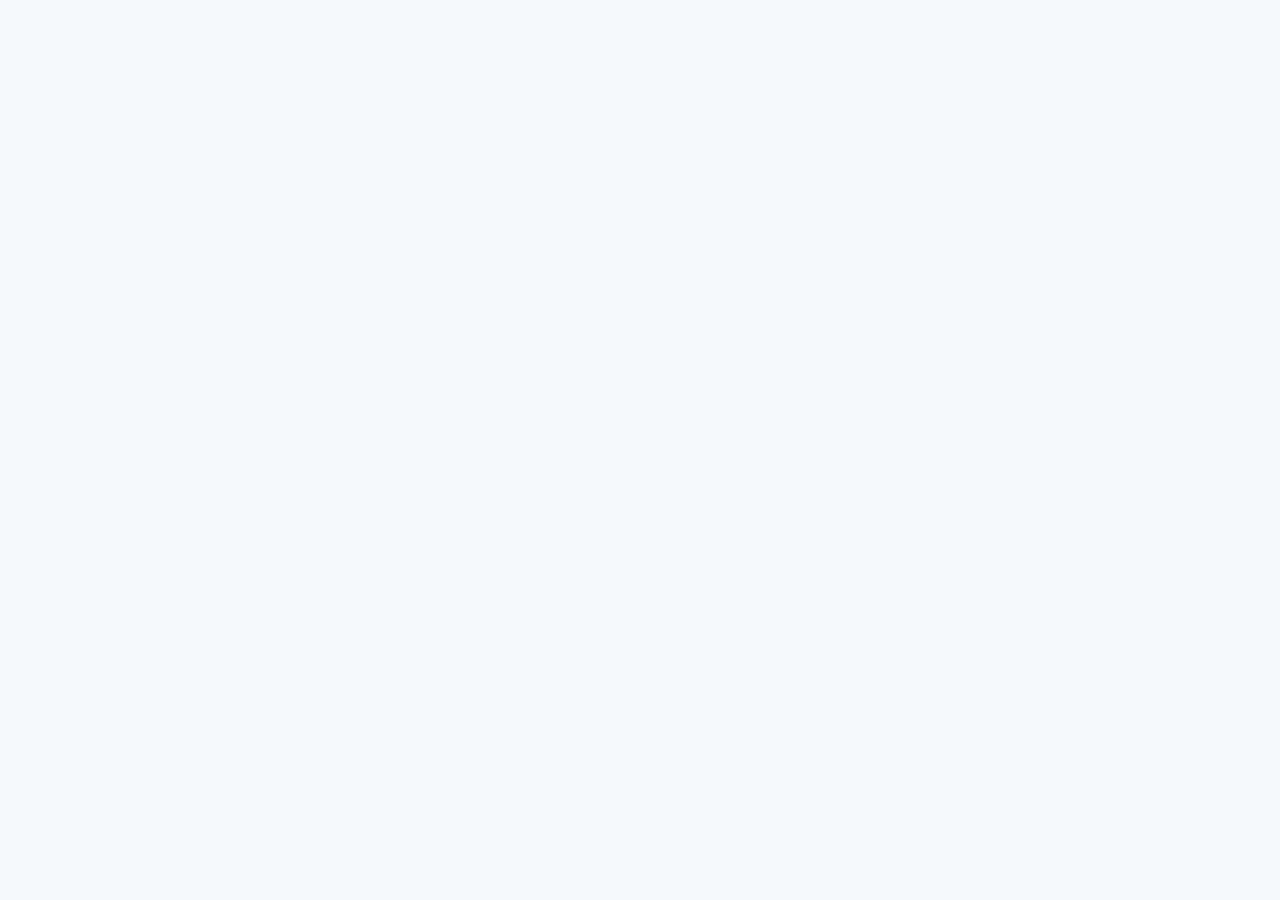
==== commit 6425ec12: "Update index.html" ====
--- a/index.html
+++ b/index.html
@@ -11,12 +11,12 @@
 <title>Paridhi Tutors | Learn • Practice • Succeed</title>
 
 <meta name="description"
-content="Paridhi Tutors - Educational resources for CBSE Classes 1 to 12, NEET UG, JEE Main and JEE Advanced.">
+content="Paridhi Tutors - Free educational resources for CBSE Classes 1 to 12, NEET UG, JEE Main and JEE Advanced.">
 
 <style>
 
 /* =====================================================
-   BASIC RESET
+   RESET
    ===================================================== */
 
 * {
@@ -44,7 +44,7 @@
 
 
 /* =====================================================
-   WELCOME / SPLASH SCREEN
+   WELCOME SCREEN
    ===================================================== */
 
 #welcome-screen {
@@ -88,8 +88,6 @@
 }
 
 
-/* Welcome content */
-
 .welcome-content {
 
     position: relative;
@@ -103,8 +101,6 @@
     animation: welcomeZoom 1.3s ease;
 }
 
-
-/* Welcome logo */
 
 .welcome-logo {
 
@@ -128,8 +124,6 @@
 }
 
 
-/* Welcome small text */
-
 .welcome-small {
 
     font-size: 15px;
@@ -143,8 +137,6 @@
     margin-bottom: 12px;
 }
 
-
-/* Welcome title */
 
 .welcome-title {
 
@@ -177,8 +169,6 @@
 }
 
 
-/* Tagline */
-
 .welcome-tagline {
 
     margin-top: 18px;
@@ -193,8 +183,6 @@
 }
 
 
-/* Enter button */
-
 .welcome-button {
 
     margin-top: 30px;
@@ -219,6 +207,7 @@
 
     transition: .3s ease;
 }
+
 
 .welcome-button:hover {
 
@@ -253,2433 +242,4 @@
         0 0 8px white,
         0 0 18px #c7d2fe;
 
-    opacity: 0;
-
-    animation:
-        sparkleAnimation linear infinite;
-}
-
-
-.sparkle::before,
-.sparkle::after {
-
-    content: "";
-
-    position: absolute;
-
-    left: 50%;
-
-    top: 50%;
-
-    transform:
-        translate(-50%, -50%);
-
-    background: white;
-
-    border-radius: 50%;
-}
-
-
-.sparkle::before {
-
-    width: 2px;
-
-    height: 22px;
-}
-
-
-.sparkle::after {
-
-    width: 22px;
-
-    height: 2px;
-}
-
-
-/* Sparkle positions */
-
-.sparkle:nth-child(1) {
-    left: 8%;
-    top: 20%;
-    animation-duration: 2.5s;
-}
-
-.sparkle:nth-child(2) {
-    left: 18%;
-    top: 70%;
-    animation-duration: 3.2s;
-}
-
-.sparkle:nth-child(3) {
-    left: 30%;
-    top: 15%;
-    animation-duration: 2.1s;
-}
-
-.sparkle:nth-child(4) {
-    left: 42%;
-    top: 80%;
-    animation-duration: 3.8s;
-}
-
-.sparkle:nth-child(5) {
-    left: 55%;
-    top: 12%;
-    animation-duration: 2.7s;
-}
-
-.sparkle:nth-child(6) {
-    left: 68%;
-    top: 75%;
-    animation-duration: 3.1s;
-}
-
-.sparkle:nth-child(7) {
-    left: 78%;
-    top: 25%;
-    animation-duration: 2.4s;
-}
-
-.sparkle:nth-child(8) {
-    left: 90%;
-    top: 65%;
-    animation-duration: 3.5s;
-}
-
-.sparkle:nth-child(9) {
-    left: 85%;
-    top: 10%;
-    animation-duration: 2.8s;
-}
-
-.sparkle:nth-child(10) {
-    left: 5%;
-    top: 45%;
-    animation-duration: 3.3s;
-}
-
-.sparkle:nth-child(11) {
-    left: 50%;
-    top: 50%;
-    animation-duration: 2.2s;
-}
-
-.sparkle:nth-child(12) {
-    left: 95%;
-    top: 40%;
-    animation-duration: 3.7s;
-}
-
-.sparkle:nth-child(13) {
-    left: 25%;
-    top: 90%;
-    animation-duration: 2.9s;
-}
-
-.sparkle:nth-child(14) {
-    left: 72%;
-    top: 50%;
-    animation-duration: 3.4s;
-}
-
-
-/* =====================================================
-   HEADER
-   ===================================================== */
-
-.site-header {
-
-    background: rgba(255,255,255,.96);
-
-    border-bottom:
-        1px solid #e5e7eb;
-
-    position: sticky;
-
-    top: 0;
-
-    z-index: 1000;
-
-    backdrop-filter: blur(10px);
-}
-
-
-.header-container {
-
-    max-width: 1200px;
-
-    margin: auto;
-
-    padding: 10px 25px;
-
-    display: flex;
-
-    align-items: center;
-
-    justify-content: space-between;
-
-    gap: 25px;
-}
-
-
-.brand {
-
-    display: flex;
-
-    align-items: center;
-
-    gap: 12px;
-
-    color: #172033;
-}
-
-
-.logo {
-
-    width: 62px;
-
-    height: 62px;
-
-    object-fit: contain;
-
-    border-radius: 12px;
-}
-
-
-.brand-text h1 {
-
-    margin: 0;
-
-    font-size: 23px;
-}
-
-
-.brand-text p {
-
-    margin: 4px 0 0;
-
-    font-size: 12px;
-
-    color: #64748b;
-}
-
-
-.main-nav {
-
-    display: flex;
-
-    gap: 20px;
-
-    align-items: center;
-
-    flex-wrap: wrap;
-}
-
-
-.main-nav a {
-
-    color: #334155;
-
-    font-weight: 600;
-
-    font-size: 14px;
-
-    transition: .2s;
-}
-
-
-.main-nav a:hover {
-
-    color: #4f46e5;
-}
-
-
-/* =====================================================
-   HERO
-   ===================================================== */
-
-.hero {
-
-    background:
-
-        radial-gradient(
-            circle at 80% 20%,
-            rgba(99,102,241,.20),
-            transparent 30%
-        ),
-
-        radial-gradient(
-            circle at 10% 80%,
-            rgba(14,165,233,.16),
-            transparent 30%
-        ),
-
-        linear-gradient(
-            135deg,
-            #eef2ff,
-            #ffffff,
-            #ecfeff
-        );
-
-    padding: 80px 25px;
-}
-
-
-.hero-container {
-
-    max-width: 1200px;
-
-    margin: auto;
-
-    display: grid;
-
-    grid-template-columns:
-        1.2fr .8fr;
-
-    align-items: center;
-
-    gap: 55px;
-}
-
-
-.hero-badge {
-
-    display: inline-block;
-
-    background: white;
-
-    color: #4f46e5;
-
-    padding: 9px 18px;
-
-    border-radius: 30px;
-
-    font-size: 13px;
-
-    font-weight: 700;
-
-    box-shadow:
-        0 8px 25px rgba(0,0,0,.08);
-}
-
-
-.hero h2 {
-
-    font-size:
-        clamp(42px,6vw,68px);
-
-    line-height: 1.05;
-
-    margin: 22px 0;
-
-    color: #101828;
-}
-
-
-.hero h2 span {
-
-    color: #4f46e5;
-}
-
-
-.hero p {
-
-    max-width: 650px;
-
-    font-size: 18px;
-
-    line-height: 1.7;
-
-    color: #526071;
-}
-
-
-.hero-buttons {
-
-    display: flex;
-
-    gap: 15px;
-
-    margin-top: 30px;
-
-    flex-wrap: wrap;
-}
-
-
-.btn-primary {
-
-    background: #4f46e5;
-
-    color: white;
-
-    padding: 15px 24px;
-
-    border-radius: 12px;
-
-    font-weight: 700;
-
-    transition: .3s;
-}
-
-
-.btn-primary:hover {
-
-    background: #3730a3;
-
-    transform: translateY(-2px);
-}
-
-
-.btn-secondary {
-
-    background: white;
-
-    color: #334155;
-
-    padding: 15px 24px;
-
-    border-radius: 12px;
-
-    font-weight: 700;
-
-    border:
-        1px solid #dbe2ea;
-
-    transition: .3s;
-}
-
-
-.btn-secondary:hover {
-
-    color: #4f46e5;
-
-    transform: translateY(-2px);
-}
-
-
-/* Hero information card */
-
-.hero-card {
-
-    background:
-        rgba(255,255,255,.92);
-
-    padding: 35px;
-
-    border-radius: 28px;
-
-    box-shadow:
-        0 25px 60px rgba(15,23,42,.14);
-}
-
-
-.hero-card h3 {
-
-    font-size: 28px;
-
-    margin-top: 0;
-}
-
-
-.hero-card-item {
-
-    background: #f8fafc;
-
-    padding: 14px;
-
-    border-radius: 12px;
-
-    margin: 10px 0;
-
-    font-weight: 600;
-
-    transition: .2s;
-}
-
-
-.hero-card-item:hover {
-
-    background: #eef2ff;
-
-    transform: translateX(4px);
-}
-
-
-/* =====================================================
-   SECTIONS
-   ===================================================== */
-
-.section {
-
-    padding: 75px 25px;
-}
-
-
-.section-light {
-
-    background: white;
-}
-
-
-.section-title {
-
-    max-width: 750px;
-
-    margin: auto;
-
-    text-align: center;
-}
-
-
-.section-title small {
-
-    color: #4f46e5;
-
-    font-weight: 800;
-
-    letter-spacing: 1.5px;
-}
-
-
-.section-title h2 {
-
-    font-size: 38px;
-
-    margin: 12px 0;
-}
-
-
-.section-title p {
-
-    color: #64748b;
-
-    line-height: 1.7;
-}
-
-
-/* =====================================================
-   CARD GRID
-   ===================================================== */
-
-.card-grid {
-
-    max-width: 1150px;
-
-    margin:
-        45px auto 0;
-
-    display: grid;
-
-    grid-template-columns:
-        repeat(4,1fr);
-
-    gap: 22px;
-}
-
-
-.category-card {
-
-    background: white;
-
-    border:
-        1px solid #e5e7eb;
-
-    border-radius: 22px;
-
-    padding: 30px 22px;
-
-    text-align: center;
-
-    transition: .3s;
-}
-
-
-.category-card:hover {
-
-    transform:
-        translateY(-8px);
-
-    box-shadow:
-        0 20px 45px rgba(15,23,42,.10);
-}
-
-
-.category-icon {
-
-    font-size: 48px;
-
-    margin-bottom: 15px;
-}
-
-
-.category-card h3 {
-
-    margin: 8px 0;
-
-    font-size: 22px;
-}
-
-
-.category-card p {
-
-    color: #64748b;
-
-    font-size: 14px;
-
-    line-height: 1.6;
-}
-
-
-.card-link {
-
-    display: inline-block;
-
-    margin-top: 12px;
-
-    color: #4f46e5;
-
-    font-weight: 700;
-}
-
-
-/* =====================================================
-   CLASS CARDS
-   ===================================================== */
-
-.class-number {
-
-    width: 65px;
-
-    height: 65px;
-
-    margin: auto;
-
-    display: flex;
-
-    align-items: center;
-
-    justify-content: center;
-
-    background: #eef2ff;
-
-    color: #4f46e5;
-
-    border-radius: 18px;
-
-    font-size: 21px;
-
-    font-weight: 800;
-}
-
-
-/* =====================================================
-   ALL CLASSES BUTTON
-   ===================================================== */
-
-.all-classes {
-
-    text-align: center;
-
-    margin-top: 35px;
-}
-
-
-.all-classes a {
-
-    display: inline-block;
-
-    background: #4f46e5;
-
-    color: white;
-
-    padding: 14px 25px;
-
-    border-radius: 12px;
-
-    font-weight: 700;
-}
-
-
-/* =====================================================
-   COMPETITIVE EXAMS
-   ===================================================== */
-
-.competitive-section {
-
-    background: #101828;
-
-    color: white;
-}
-
-
-.competitive-section
-.section-title h2 {
-
-    color: white;
-}
-
-
-.competitive-section
-.section-title p {
-
-    color: #cbd5e1;
-}
-
-
-.exam-card {
-
-    background: white;
-
-    color: #172033;
-
-    border-radius: 22px;
-
-    padding: 30px 25px;
-
-    transition: .3s;
-}
-
-
-.exam-card:hover {
-
-    transform:
-        translateY(-8px);
-
-    box-shadow:
-        0 20px 45px rgba(0,0,0,.20);
-}
-
-
-.exam-card h3 {
-
-    font-size: 25px;
-}
-
-
-.exam-card p {
-
-    color: #64748b;
-
-    line-height: 1.6;
-}
-
-
-.exam-links {
-
-    display: grid;
-
-    gap: 10px;
-
-    margin-top: 20px;
-}
-
-
-.exam-links a {
-
-    background: #f1f5f9;
-
-    padding: 11px 13px;
-
-    border-radius: 10px;
-
-    color: #334155;
-
-    font-weight: 600;
-
-    transition: .2s;
-}
-
-
-.exam-links a:hover {
-
-    background: #eef2ff;
-
-    color: #4f46e5;
-}
-
-
-/* =====================================================
-   FREE MATERIAL
-   ===================================================== */
-
-.free-material {
-
-    background:
-        linear-gradient(
-            135deg,
-            #ecfeff,
-            #eef2ff
-        );
-}
-
-
-.material-grid {
-
-    max-width: 1050px;
-
-    margin:
-        40px auto 0;
-
-    display: grid;
-
-    grid-template-columns:
-        repeat(3,1fr);
-
-    gap: 20px;
-}
-
-
-.material-card {
-
-    background: white;
-
-    padding: 25px;
-
-    border-radius: 18px;
-
-    border:
-        1px solid #e2e8f0;
-
-    transition: .3s;
-}
-
-
-.material-card:hover {
-
-    transform:
-        translateY(-5px);
-
-    box-shadow:
-        0 15px 35px rgba(15,23,42,.08);
-}
-
-
-.material-card h3 {
-
-    margin-top: 0;
-}
-
-
-.material-card p {
-
-    color: #64748b;
-
-    line-height: 1.6;
-}
-
-
-.material-card a {
-
-    color: #4f46e5;
-
-    font-weight: 700;
-}
-
-
-/* =====================================================
-   FEATURES
-   ===================================================== */
-
-.feature-card {
-
-    background: white;
-
-    border-radius: 20px;
-
-    padding: 27px;
-
-    border:
-        1px solid #e5e7eb;
-}
-
-
-.feature-card h3 {
-
-    margin-bottom: 10px;
-}
-
-
-.feature-card p {
-
-    color: #64748b;
-
-    line-height: 1.6;
-}
-
-
-/* =====================================================
-   MOCK TEST BANNER
-   ===================================================== */
-
-.mock-banner {
-
-    max-width: 1100px;
-
-    margin: auto;
-
-    padding: 45px;
-
-    border-radius: 28px;
-
-    background:
-        linear-gradient(
-            135deg,
-            #4f46e5,
-            #312e81
-        );
-
-    color: white;
-
-    display: flex;
-
-    align-items: center;
-
-    justify-content: space-between;
-
-    gap: 30px;
-}
-
-
-.mock-banner h2 {
-
-    font-size: 32px;
-
-    margin-top: 0;
-}
-
-
-.mock-banner p {
-
-    color: #e0e7ff;
-
-    line-height: 1.6;
-}
-
-
-.mock-button {
-
-    background: white;
-
-    color: #312e81;
-
-    padding: 15px 24px;
-
-    border-radius: 12px;
-
-    font-weight: 800;
-
-    white-space: nowrap;
-}
-
-
-/* =====================================================
-   CONTACT
-   ===================================================== */
-
-.contact-box {
-
-    max-width: 800px;
-
-    margin: auto;
-
-    text-align: center;
-
-    background: white;
-
-    padding: 40px;
-
-    border-radius: 25px;
-
-    border:
-        1px solid #e5e7eb;
-
-    box-shadow:
-        0 15px 40px rgba(15,23,42,.06);
-}
-
-
-.contact-box a {
-
-    color: #4f46e5;
-
-    font-weight: 700;
-}
-
-
-/* =====================================================
-   FOOTER
-   ===================================================== */
-
-.site-footer {
-
-    background: #0f172a;
-
-    color: white;
-
-    padding:
-        45px 25px 20px;
-}
-
-
-.footer-container {
-
-    max-width: 1150px;
-
-    margin: auto;
-
-    display: flex;
-
-    justify-content: space-between;
-
-    gap: 30px;
-}
-
-
-.footer-container p {
-
-    color: #94a3b8;
-}
-
-
-.footer-links {
-
-    display: flex;
-
-    gap: 20px;
-
-    flex-wrap: wrap;
-}
-
-
-.footer-links a {
-
-    color: #cbd5e1;
-}
-
-
-.footer-links a:hover {
-
-    color: white;
-}
-
-
-.footer-bottom {
-
-    max-width: 1150px;
-
-    margin:
-        30px auto 0;
-
-    padding-top: 20px;
-
-    border-top:
-        1px solid #334155;
-
-    color: #94a3b8;
-
-    font-size: 13px;
-}
-
-
-/* =====================================================
-   ANIMATIONS
-   ===================================================== */
-
-@keyframes sparkleAnimation {
-
-    0% {
-        opacity: 0;
-        transform:
-            scale(.3)
-            rotate(0deg);
-    }
-
-    30% {
-        opacity: 1;
-    }
-
-    60% {
-        opacity: .7;
-        transform:
-            scale(1.4)
-            rotate(45deg);
-    }
-
-    100% {
-        opacity: 0;
-        transform:
-            scale(.2)
-            rotate(90deg);
-    }
-}
-
-
-@keyframes welcomeZoom {
-
-    0% {
-        opacity: 0;
-        transform: scale(.75);
-    }
-
-    100% {
-        opacity: 1;
-        transform: scale(1);
-    }
-}
-
-
-@keyframes logoAppear {
-
-    0% {
-        opacity: 0;
-        transform:
-            scale(.5)
-            rotate(-10deg);
-    }
-
-    100% {
-        opacity: 1;
-        transform:
-            scale(1)
-            rotate(0);
-    }
-}
-
-
-@keyframes logoGlow {
-
-    from {
-
-        filter:
-            drop-shadow(
-                0 0 8px
-                rgba(255,255,255,.5)
-            )
-            drop-shadow(
-                0 0 20px
-                rgba(99,102,241,.5)
-            );
-    }
-
-    to {
-
-        filter:
-            drop-shadow(
-                0 0 15px
-                rgba(255,255,255,.9)
-            )
-            drop-shadow(
-                0 0 40px
-                rgba(99,102,241,.9)
-            );
-    }
-}
-
-
-@keyframes titleAppear {
-
-    0% {
-        opacity: 0;
-        transform:
-            translateY(25px);
-    }
-
-    100% {
-        opacity: 1;
-        transform:
-            translateY(0);
-    }
-}
-
-
-@keyframes taglineAppear {
-
-    0% {
-        opacity: 0;
-        transform:
-            translateY(15px);
-    }
-
-    100% {
-        opacity: 1;
-        transform:
-            translateY(0);
-    }
-}
-
-
-@keyframes welcomeFadeOut {
-
-    0% {
-        opacity: 1;
-        visibility: visible;
-    }
-
-    100% {
-        opacity: 0;
-        visibility: hidden;
-        pointer-events: none;
-    }
-}
-
-
-/* =====================================================
-   TABLET
-   ===================================================== */
-
-@media(max-width:900px) {
-
-    .header-container {
-        flex-direction: column;
-    }
-
-    .main-nav {
-        justify-content: center;
-    }
-
-    .hero-container {
-        grid-template-columns: 1fr;
-
-        text-align: center;
-    }
-
-    .hero p {
-        margin-left: auto;
-        margin-right: auto;
-    }
-
-    .hero-buttons {
-        justify-content: center;
-    }
-
-    .card-grid {
-        grid-template-columns:
-            repeat(2,1fr);
-    }
-
-    .material-grid {
-        grid-template-columns:
-            repeat(2,1fr);
-    }
-
-    .mock-banner {
-        flex-direction: column;
-
-        text-align: center;
-    }
-
-    .footer-container {
-        flex-direction: column;
-    }
-}
-
-
-/* =====================================================
-   MOBILE
-   ===================================================== */
-
-@media(max-width:600px) {
-
-    .header-container {
-        padding: 10px 15px;
-    }
-
-    .brand-text h1 {
-        font-size: 20px;
-    }
-
-    .main-nav {
-        gap: 12px;
-    }
-
-    .main-nav a {
-        font-size: 12px;
-    }
-
-    .hero {
-        padding:
-            55px 18px;
-    }
-
-    .hero h2 {
-        font-size: 42px;
-    }
-
-    .section {
-        padding:
-            55px 18px;
-    }
-
-    .section-title h2 {
-        font-size: 30px;
-    }
-
-    .card-grid {
-        grid-template-columns: 1fr;
-    }
-
-    .material-grid {
-        grid-template-columns: 1fr;
-    }
-
-    .hero-card {
-        padding: 25px;
-    }
-
-    .welcome-logo {
-        width: 95px;
-        height: 95px;
-    }
-
-    .welcome-title {
-        font-size: 42px;
-    }
-
-    .welcome-tagline {
-        font-size: 14px;
-        letter-spacing: 2px;
-    }
-
-    .mock-banner {
-        padding: 30px 22px;
-    }
-}
-
-</style>
-
-</head>
-
-<body>
-
-<!-- =====================================================
-     WELCOME SCREEN
-     ===================================================== -->
-
-<div id="welcome-screen">
-
-```
-<!-- SPARKLES -->
-
-<div class="sparkle"></div>
-<div class="sparkle"></div>
-<div class="sparkle"></div>
-<div class="sparkle"></div>
-<div class="sparkle"></div>
-<div class="sparkle"></div>
-<div class="sparkle"></div>
-<div class="sparkle"></div>
-<div class="sparkle"></div>
-<div class="sparkle"></div>
-<div class="sparkle"></div>
-<div class="sparkle"></div>
-<div class="sparkle"></div>
-<div class="sparkle"></div>
-
-
-<!-- WELCOME CONTENT -->
-
-<div class="welcome-content">
-
-    <img
-        src="logo.jpg"
-        alt="Paridhi Tutors Logo"
-        class="welcome-logo"
-    >
-
-    <div class="welcome-small">
-        ✦ WELCOME TO ✦
-    </div>
-
-    <h1 class="welcome-title">
-        Paridhi Tutors
-    </h1>
-
-    <div class="welcome-tagline">
-        Learn • Practice • Succeed
-    </div>
-
-    <button
-        class="welcome-button"
-        onclick="enterWebsite()"
-    >
-        Enter Website →
-    </button>
-
-</div>
-```
-
-</div>
-
-<!-- =====================================================
-     HEADER
-     ===================================================== -->
-
-<header class="site-header">
-
-<div class="header-container">
-
-<a href="index.html" class="brand">
-
-<img
-src="logo.jpg"
-alt="Paridhi Tutors Logo"
-class="logo"
-
->
-
-<div class="brand-text">
-
-<h1>Paridhi Tutors</h1>
-
-<p>Learn • Practice • Succeed</p>
-
-</div>
-
-</a>
-
-<nav class="main-nav">
-
-<a href="index.html">
-Home
-</a>
-
-<a href="resources.html">
-School Resources
-</a>
-
-<a href="competitive-exams.html">
-NEET & JEE
-</a>
-
-<a href="mock-tests.html">
-Mock Tests
-</a>
-
-<a href="#contact">
-Contact
-</a>
-
-</nav>
-
-</div>
-
-</header>
-
-<!-- =====================================================
-     HERO
-     ===================================================== -->
-
-<section class="hero">
-
-<div class="hero-container">
-
-<div>
-
-<span class="hero-badge">
-🎓 FREE LEARNING RESOURCES
-</span>
-
-<h2>
-
-Learn Better.<br>
-
-Practice More.<br>
-
-<span>Succeed.</span>
-
-</h2>
-
-<p>
-
-Welcome to Paridhi Tutors — a growing educational
-resource platform designed to help students find
-useful study material, previous-year papers,
-solutions and practice resources in one place.
-
-</p>
-
-<div class="hero-buttons">
-
-<a
-href="resources.html"
-class="btn-primary"
-
->
-
-📚 Explore School Resources
-
-</a>
-
-<a
-href="competitive-exams.html"
-class="btn-secondary"
-
->
-
-🚀 NEET & JEE Resources
-
-</a>
-
-</div>
-
-</div>
-
-<div class="hero-card">
-
-<h3>
-📚 What You Can Find
-</h3>
-
-<div class="hero-card-item">
-📖 NCERT Books — Classes 1–12
-</div>
-
-<div class="hero-card-item">
-📝 CBSE Previous Year Papers
-</div>
-
-<div class="hero-card-item">
-🩺 NEET UG Papers & Resources
-</div>
-
-<div class="hero-card-item">
-⚡ JEE Main & Advanced Papers
-</div>
-
-<div class="hero-card-item">
-✅ Solutions & Answer Keys
-</div>
-
-<div class="hero-card-item">
-🎯 Mock Tests & Practice
-</div>
-
-</div>
-
-</div>
-
-</section>
-
-<!-- =====================================================
-     SCHOOL EDUCATION
-     ===================================================== -->
-
-<section class="section section-light">
-
-<div class="section-title">
-
-<small>
-SCHOOL EDUCATION
-</small>
-
-<h2>
-CBSE Resources — Classes 1 to 12
-</h2>
-
-<p>
-
-NCERT books, CBSE question papers, solutions,
-sample papers and other useful resources.
-
-</p>
-
-</div>
-
-<div class="card-grid">
-
-<!-- CLASS 1 -->
-
-<a
-href="class1.html"
-class="category-card"
-
->
-
-<div class="class-number">
-01
-</div>
-
-<h3>
-Class 1
-</h3>
-
-<p>
-Foundation learning resources.
-</p>
-
-<span class="card-link">
-Explore →
-</span>
-
-</a>
-
-<!-- CLASS 2 -->
-
-<a
-href="class2.html"
-class="category-card"
-
->
-
-<div class="class-number">
-02
-</div>
-
-<h3>
-Class 2
-</h3>
-
-<p>
-Study resources and practice.
-</p>
-
-<span class="card-link">
-Explore →
-</span>
-
-</a>
-
-<!-- CLASS 3 -->
-
-<a
-href="class3.html"
-class="category-card"
-
->
-
-<div class="class-number">
-03
-</div>
-
-<h3>
-Class 3
-</h3>
-
-<p>
-Learning and practice resources.
-</p>
-
-<span class="card-link">
-Explore →
-</span>
-
-</a>
-
-<!-- CLASS 4 -->
-
-<a
-href="class4.html"
-class="category-card"
-
->
-
-<div class="class-number">
-04
-</div>
-
-<h3>
-Class 4
-</h3>
-
-<p>
-Study material and practice.
-</p>
-
-<span class="card-link">
-Explore →
-</span>
-
-</a>
-
-<!-- CLASS 5 -->
-
-<a
-href="class5.html"
-class="category-card"
-
->
-
-<div class="class-number">
-05
-</div>
-
-<h3>
-Class 5
-</h3>
-
-<p>
-Learning resources for students.
-</p>
-
-<span class="card-link">
-Explore →
-</span>
-
-</a>
-
-<!-- CLASS 6 -->
-
-<a
-href="class6.html"
-class="category-card"
-
->
-
-<div class="class-number">
-06
-</div>
-
-<h3>
-Class 6
-</h3>
-
-<p>
-NCERT and study resources.
-</p>
-
-<span class="card-link">
-Explore →
-</span>
-
-</a>
-
-<!-- CLASS 7 -->
-
-<a
-href="class7.html"
-class="category-card"
-
->
-
-<div class="class-number">
-07
-</div>
-
-<h3>
-Class 7
-</h3>
-
-<p>
-Study and practice resources.
-</p>
-
-<span class="card-link">
-Explore →
-</span>
-
-</a>
-
-<!-- CLASS 8 -->
-
-<a
-href="class8.html"
-class="category-card"
-
->
-
-<div class="class-number">
-08
-</div>
-
-<h3>
-Class 8
-</h3>
-
-<p>
-NCERT and examination preparation.
-</p>
-
-<span class="card-link">
-Explore →
-</span>
-
-</a>
-
-<!-- CLASS 9 -->
-
-<a
-href="class9.html"
-class="category-card"
-
->
-
-<div class="class-number">
-09
-</div>
-
-<h3>
-Class 9
-</h3>
-
-<p>
-Build strong concepts and foundations.
-</p>
-
-<span class="card-link">
-Explore →
-</span>
-
-</a>
-
-<!-- CLASS 10 -->
-
-<a
-href="class10.html"
-class="category-card"
-
->
-
-<div class="class-number">
-10
-</div>
-
-<h3>
-Class 10
-</h3>
-
-<p>
-CBSE Board examination preparation.
-</p>
-
-<span class="card-link">
-Explore →
-</span>
-
-</a>
-
-<!-- CLASS 11 -->
-
-<a
-href="class11.html"
-class="category-card"
-
->
-
-<div class="class-number">
-11
-</div>
-
-<h3>
-Class 11
-</h3>
-
-<p>
-Higher secondary study resources.
-</p>
-
-<span class="card-link">
-Explore →
-</span>
-
-</a>
-
-<!-- CLASS 12 -->
-
-<a
-href="class12.html"
-class="category-card"
-
->
-
-<div class="class-number">
-12
-</div>
-
-<h3>
-Class 12
-</h3>
-
-<p>
-Board and career preparation resources.
-</p>
-
-<span class="card-link">
-Explore →
-</span>
-
-</a>
-
-</div>
-
-<div class="all-classes">
-
-<a href="resources.html">
-
-📚 View All School Resources →
-
-</a>
-
-</div>
-
-</section>
-
-<!-- =====================================================
-     COMPETITIVE EXAMS
-     ===================================================== -->
-
-<section class="section competitive-section"
-         id="competitive">
-
-<div class="section-title">
-
-<small>
-COMPETITIVE EXAMS
-</small>
-
-<h2>
-Prepare for NEET & JEE
-</h2>
-
-<p>
-
-Previous-year papers, answer keys, solutions
-and free study resources.
-
-</p>
-
-</div>
-
-<div class="card-grid">
-
-<!-- NEET -->
-
-<div class="exam-card">
-
-<div class="category-icon">
-🩺
-</div>
-
-<h3>
-NEET UG
-</h3>
-
-<p>
-
-Medical entrance preparation resources,
-previous-year papers and official resources.
-
-</p>
-
-<div class="exam-links">
-
-<a href="competitive-exams.html#neet">
-
-📝 Previous Year Papers
-
-</a>
-
-<a href="competitive-exams.html#neet">
-
-✅ Answer Keys & Solutions
-
-</a>
-
-<a href="competitive-exams.html#free-neet">
-
-📖 Free Study Material
-
-</a>
-
-</div>
-
-</div>
-
-<!-- JEE MAIN -->
-
-<div class="exam-card">
-
-<div class="category-icon">
-⚡
-</div>
-
-<h3>
-JEE Main
-</h3>
-
-<p>
-
-Engineering entrance preparation resources,
-papers, answer keys and free study material.
-
-</p>
-
-<div class="exam-links">
-
-<a href="competitive-exams.html#jee-main">
-
-📝 Previous Year Papers
-
-</a>
-
-<a href="competitive-exams.html#jee-main">
-
-✅ Answer Keys & Solutions
-
-</a>
-
-<a href="competitive-exams.html#free-jee">
-
-📖 Free Study Material
-
-</a>
-
-</div>
-
-</div>
-
-<!-- JEE ADVANCED -->
-
-<div class="exam-card">
-
-<div class="category-icon">
-🚀
-</div>
-
-<h3>
-JEE Advanced
-</h3>
-
-<p>
-
-Advanced engineering entrance resources,
-previous papers and official documents.
-
-</p>
-
-<div class="exam-links">
-
-<a href="competitive-exams.html#jee-advanced">
-
-📝 Previous Year Papers
-
-</a>
-
-<a href="competitive-exams.html#jee-advanced">
-
-✅ Answer Keys & Solutions
-
-</a>
-
-<a href="competitive-exams.html#free-jee">
-
-📖 Free Study Material
-
-</a>
-
-</div>
-
-</div>
-
-</div>
-
-</section>
-
-<!-- =====================================================
-     FREE STUDY MATERIAL
-     ===================================================== -->
-
-<section class="section free-material">
-
-<div class="section-title">
-
-<small>
-FREE RESOURCES
-</small>
-
-<h2>
-Study Without Paying for Material
-</h2>
-
-<p>
-
-We provide links to legitimate free educational
-resources from official education organisations.
-
-</p>
-
-</div>
-
-<div class="material-grid">
-
-<!-- NCERT -->
-
-<div class="material-card">
-
-<h3>
-📚 NCERT Books
-</h3>
-
-<p>
-
-Official NCERT textbooks for
-Classes 1 to 12.
-
-</p>
-
-<a
-href="https://ncert.nic.in/textbook.php"
-target="_blank"
-rel="noopener"
-
->
-
-Open NCERT Books →
-
-</a>
-
-</div>
-
-<!-- IIT PAL -->
-
-<div class="material-card">
-
-<h3>
-🎥 IIT-PAL Lectures
-</h3>
-
-<p>
-
-Free educational video lectures from
-NTA for JEE Main and NEET preparation.
-
-</p>
-
-<a
-href="https://nta.ac.in/LecturesContent"
-target="_blank"
-rel="noopener"
-
->
-
-Watch Free Lectures →
-
-</a>
-
-</div>
-
-<!-- NTA -->
-
-<div class="material-card">
-
-<h3>
-📝 NTA Resources
-</h3>
-
-<p>
-
-Official examination notices,
-documents, answer keys and other resources.
-
-</p>
-
-<a
-href="https://www.nta.ac.in/"
-target="_blank"
-rel="noopener"
-
->
-
-Visit NTA →
-
-</a>
-
-</div>
-
-</div>
-
-</section>
-
-<!-- =====================================================
-     LEARNING SUPPORT
-     ===================================================== -->
-
-<section class="section section-light">
-
-<div class="section-title">
-
-<small>
-LEARNING SUPPORT
-</small>
-
-<h2>
-Everything in One Place
-</h2>
-
-</div>
-
-<div class="card-grid">
-
-<div class="feature-card">
-
-<h3>
-📖 Study Material
-</h3>
-
-<p>
-
-Find NCERT books and other free educational
-resources for regular study.
-
-</p>
-
-</div>
-
-<div class="feature-card">
-
-<h3>
-📝 Previous Papers
-</h3>
-
-<p>
-
-Practice previous examination papers to
-understand question patterns.
-
-</p>
-
-</div>
-
-<div class="feature-card">
-
-<h3>
-✅ Solutions
-</h3>
-
-<p>
-
-Use answer keys and solution resources
-to check your preparation.
-
-</p>
-
-</div>
-
-<div class="feature-card">
-
-<h3>
-🎯 Mock Tests
-</h3>
-
-<p>
-
-Practice questions online and improve
-speed and accuracy.
-
-</p>
-
-</div>
-
-</div>
-
-</section>
-
-<!-- =====================================================
-     MOCK TEST
-     ===================================================== -->
-
-<section class="section">
-
-<div class="mock-banner">
-
-<div>
-
-<h2>
-🎯 Test Your Preparation
-</h2>
-
-<p>
-
-Practice with online mock tests and identify
-the topics that need more attention.
-
-</p>
-
-</div>
-
-<a
-href="mock-tests.html"
-class="mock-button"
-
->
-
-Start Mock Test →
-
-</a>
-
-</div>
-
-</section>
-
-<!-- =====================================================
-     ABOUT
-     ===================================================== -->
-
-<section class="section section-light"
-         id="about">
-
-<div class="section-title">
-
-<small>
-ABOUT PARIDHI TUTORS
-</small>
-
-<h2>
-Learn • Practice • Improve
-</h2>
-
-<p>
-
-Paridhi Tutors is being developed as a
-student-friendly educational resource platform.
-
-Our aim is to make useful study material,
-previous-year papers, solutions and practice
-resources easier for students to find.
-
-</p>
-
-</div>
-
-</section>
-
-<!-- =====================================================
-     CONTACT
-     ===================================================== -->
-
-<section class="section"
-         id="contact">
-
-<div class="contact-box">
-
-<h2>
-📩 Contact Paridhi Tutors
-</h2>
-
-<p>
-
-Have a suggestion, resource request or
-feedback about the website?
-
-</p>
-
-<p>
-
-You can contact us by email.
-
-</p>
-
-<p>
-
-<a href="mailto:YOUR_EMAIL_HERE">
-
-YOUR_EMAIL_HERE
-
-</a>
-
-</p>
-
-</div>
-
-</section>
-
-<!-- =====================================================
-     FOOTER
-     ===================================================== -->
-
-<footer class="site-footer">
-
-<div class="footer-container">
-
-<div>
-
-<h2>
-Paridhi Tutors
-</h2>
-
-<p>
-Learn • Practice • Succeed
-</p>
-
-</div>
-
-<div class="footer-links">
-
-<a href="index.html">
-Home
-</a>
-
-<a href="resources.html">
-School Resources
-</a>
-
-<a href="competitive-exams.html">
-NEET & JEE
-</a>
-
-<a href="mock-tests.html">
-Mock Tests
-</a>
-
-<a href="#about">
-About
-</a>
-
-<a href="#contact">
-Contact
-</a>
-
-</div>
-
-</div>
-
-<div class="footer-bottom">
-
-© 2026 Paridhi Tutors. All Rights Reserved.
-
-</div>
-
-</footer>
-
-<!-- =====================================================
-     JAVASCRIPT
-     ===================================================== -->
-
-<script>
-
-function enterWebsite() {
-
-    const welcome =
-        document.getElementById(
-            "welcome-screen"
-        );
-
-    welcome.style.animation =
-        "welcomeFadeOut .7s ease forwards";
-
-}
-
-
-/* Automatically allow the page to become
-   accessible after the welcome animation */
-
-setTimeout(function() {
-
-    const welcome =
-        document.getElementById(
-            "welcome-screen"
-        );
-
-    if (welcome) {
-
-        welcome.style.pointerEvents =
-            "none";
-
-    }
-
-}, 5500);
-
-</script>
-
-</body>
-
-</html>
+    o
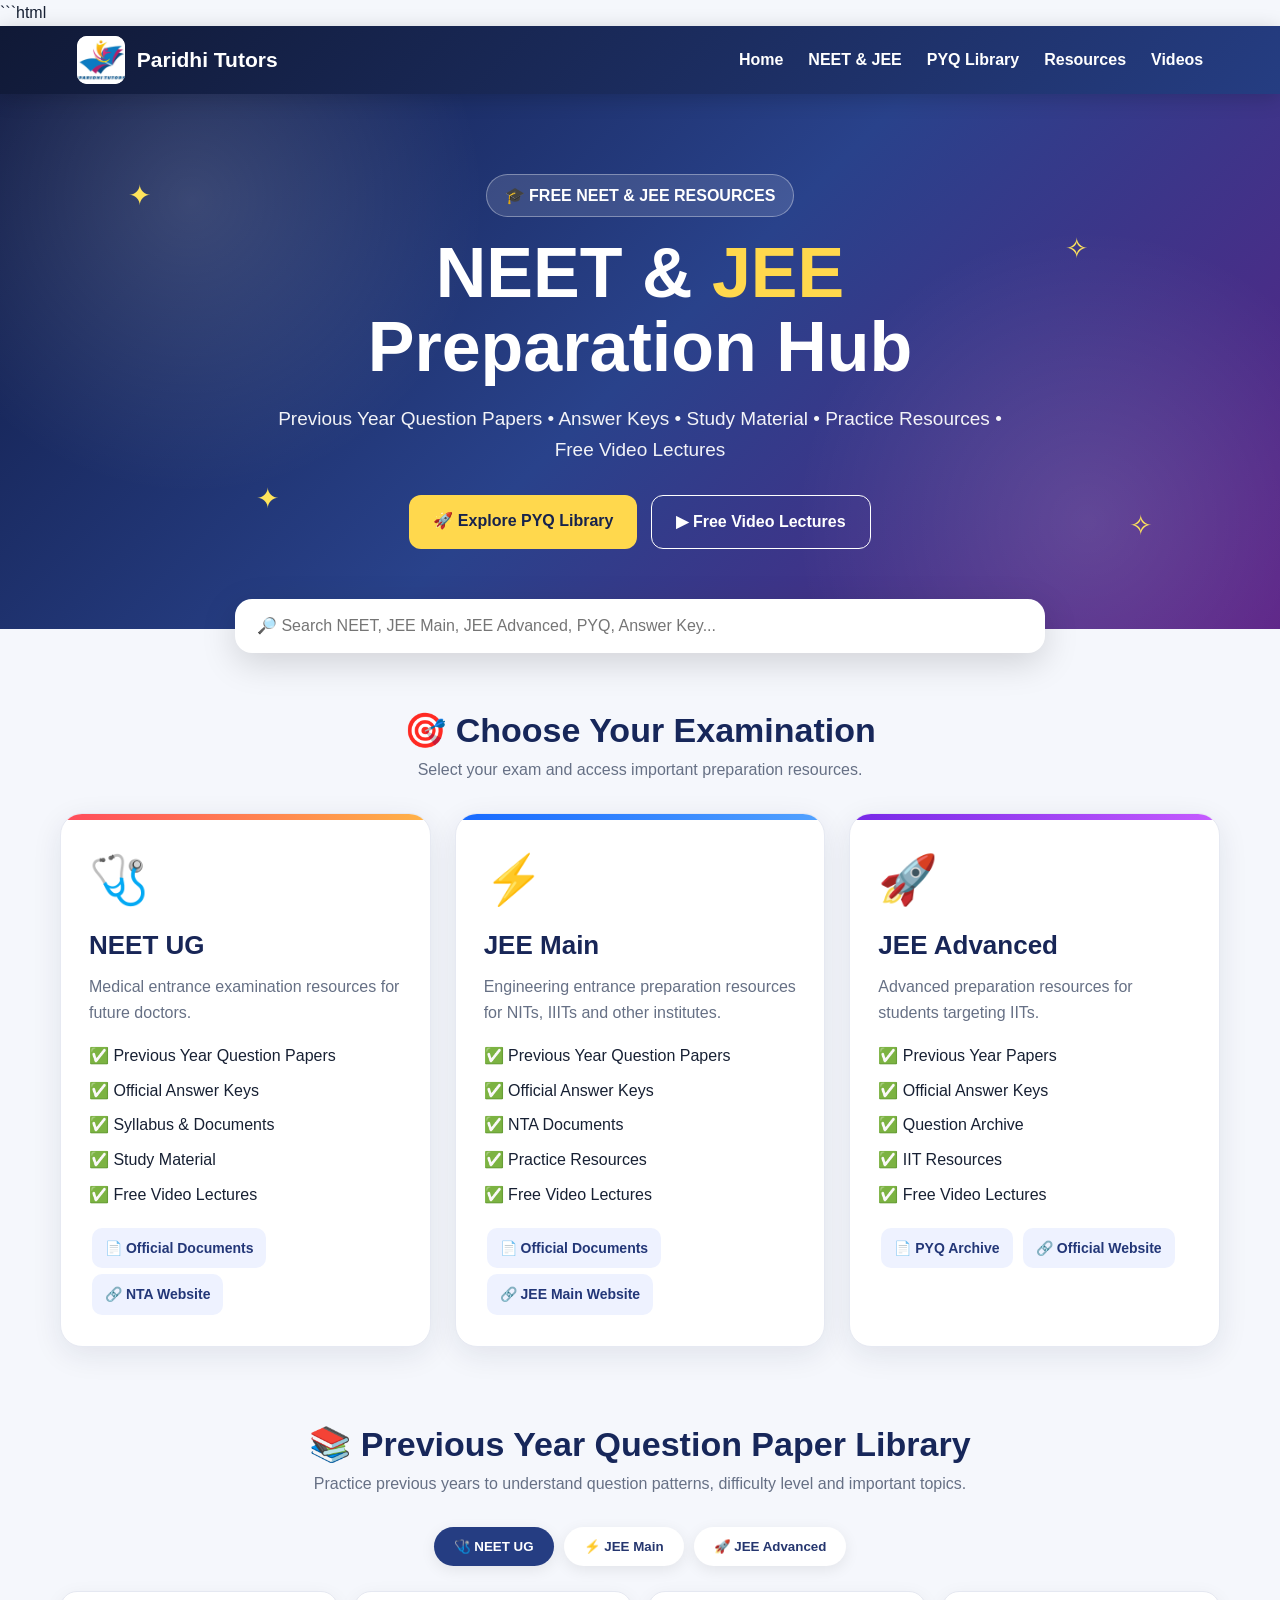
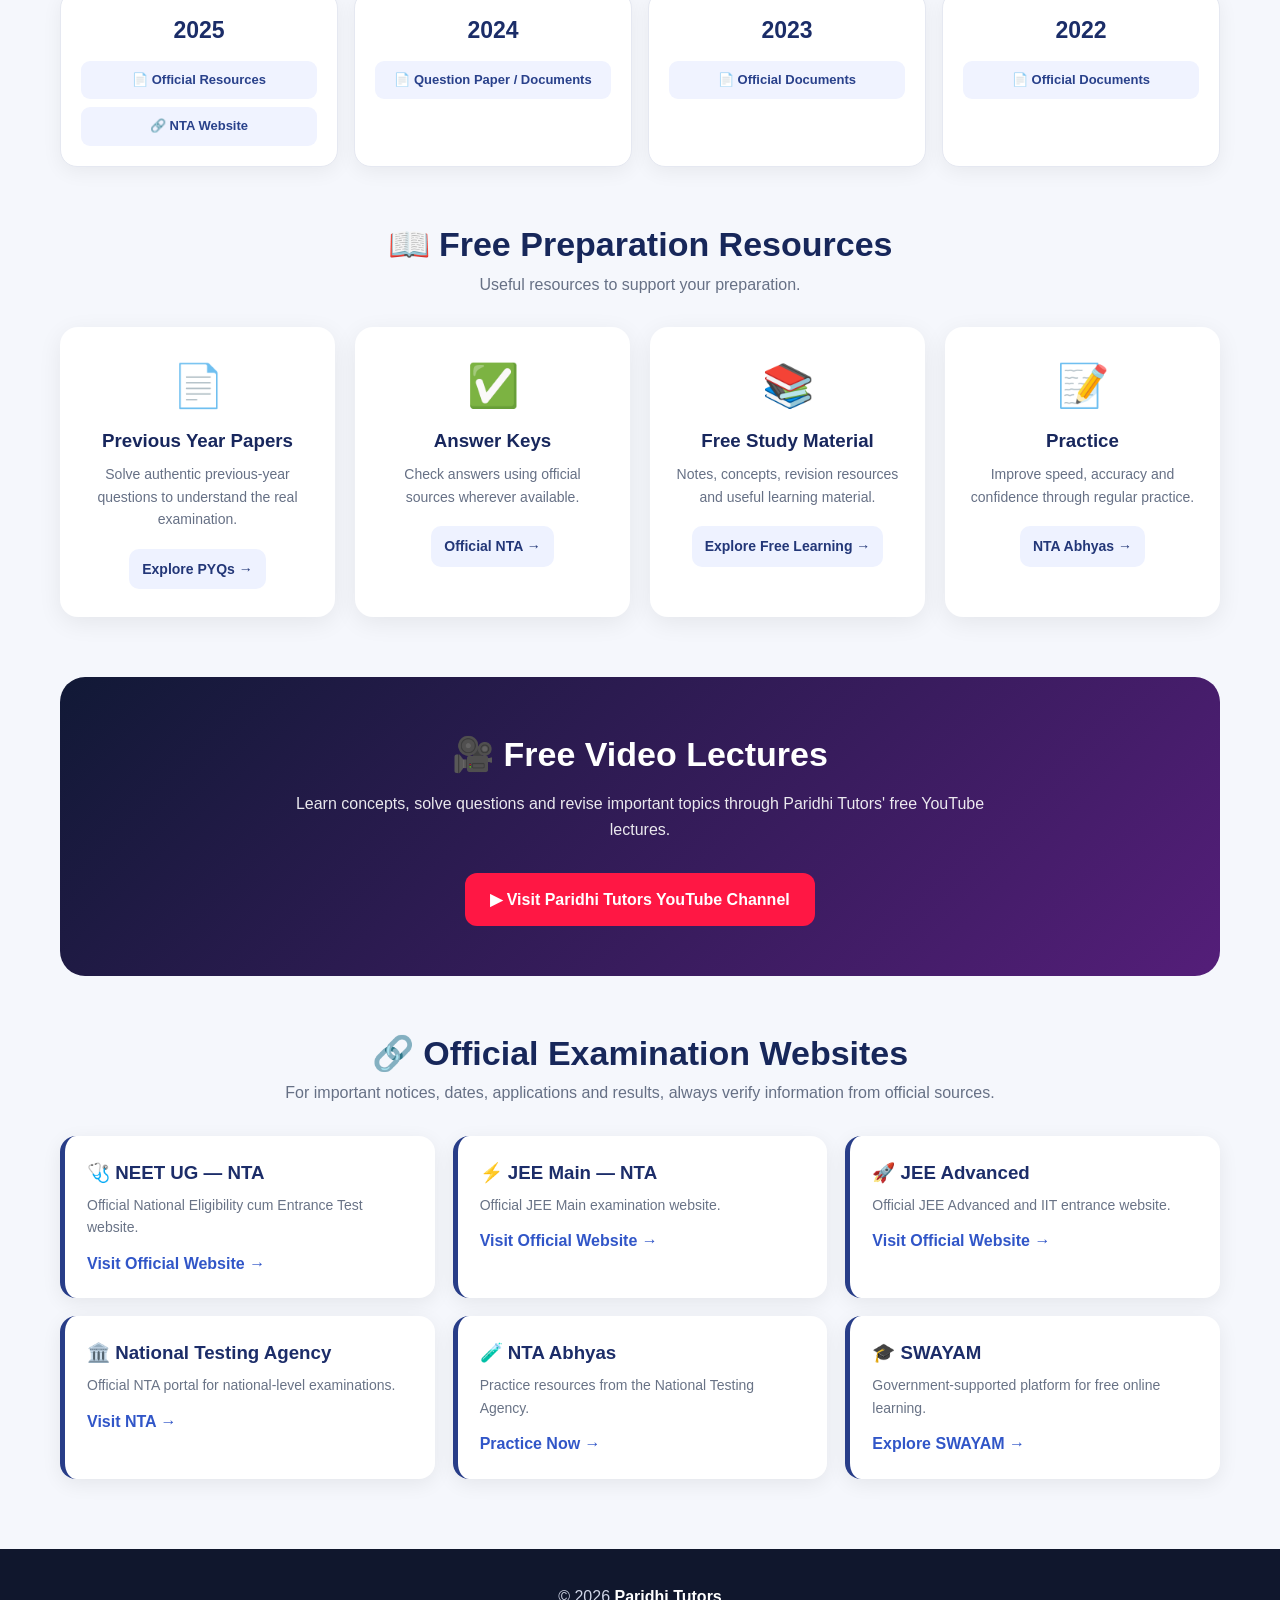
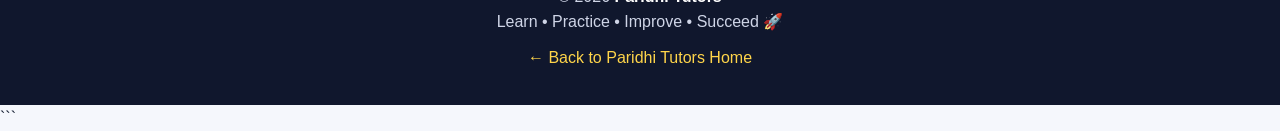
==== commit 510b72c1: "Update index.html" ====
--- a/index.html
+++ b/index.html
@@ -1,245 +1,1622 @@
+```html
 <!DOCTYPE html>
-
 <html lang="en">
-
 <head>
 
 <meta charset="UTF-8">
-
 <meta name="viewport" content="width=device-width, initial-scale=1.0">
 
-<title>Paridhi Tutors | Learn • Practice • Succeed</title>
+<title>NEET & JEE Preparation Hub | Paridhi Tutors</title>
 
 <meta name="description"
-content="Paridhi Tutors - Free educational resources for CBSE Classes 1 to 12, NEET UG, JEE Main and JEE Advanced.">
+content="Paridhi Tutors - Free NEET UG, JEE Main and JEE Advanced previous year papers, answer keys, study material and video lectures.">
+
+<link rel="icon" href="logo.jpg">
 
 <style>
 
-/* =====================================================
+/* ==============================
    RESET
-   ===================================================== */
-
-* {
-    box-sizing: border-box;
-}
-
-html {
-    scroll-behavior: smooth;
-}
-
-body {
-    margin: 0;
-    font-family: Arial, Helvetica, sans-serif;
-    color: #172033;
-    background: #f6f8fc;
-}
-
-a {
-    text-decoration: none;
-}
-
-button {
-    font-family: inherit;
-}
-
-
-/* =====================================================
-   WELCOME SCREEN
-   ===================================================== */
-
-#welcome-screen {
-
-    position: fixed;
-
-    inset: 0;
-
-    z-index: 99999;
-
-    display: flex;
-
-    align-items: center;
-
-    justify-content: center;
-
-    overflow: hidden;
+============================== */
+
+*{
+    margin:0;
+    padding:0;
+    box-sizing:border-box;
+}
+
+html{
+    scroll-behavior:smooth;
+}
+
+body{
+    font-family:"Segoe UI",Arial,sans-serif;
+    background:#f5f7fc;
+    color:#172033;
+    line-height:1.6;
+}
+
+/* ==============================
+   NAVBAR
+============================== */
+
+.navbar{
+    position:sticky;
+    top:0;
+    z-index:9999;
+
+    background:linear-gradient(135deg,#101936,#253d82);
+
+    display:flex;
+    justify-content:space-between;
+    align-items:center;
+
+    padding:10px 6%;
+
+    box-shadow:0 4px 20px rgba(0,0,0,.18);
+}
+
+.brand{
+    display:flex;
+    align-items:center;
+    gap:12px;
+
+    color:white;
+    text-decoration:none;
+    font-size:21px;
+    font-weight:800;
+}
+
+.brand img{
+    width:48px;
+    height:48px;
+    object-fit:contain;
+    background:white;
+    border-radius:10px;
+}
+
+.nav-links{
+    display:flex;
+    gap:25px;
+}
+
+.nav-links a{
+    color:white;
+    text-decoration:none;
+    font-weight:600;
+}
+
+.nav-links a:hover{
+    color:#ffd84d;
+}
+
+/* ==============================
+   HERO
+============================== */
+
+.hero{
+    min-height:500px;
+
+    display:flex;
+    align-items:center;
+    justify-content:center;
+
+    text-align:center;
+
+    color:white;
+
+    padding:80px 20px;
+
+    position:relative;
+    overflow:hidden;
 
     background:
-        radial-gradient(
-            circle at 20% 20%,
-            rgba(99,102,241,.35),
-            transparent 30%
-        ),
-        radial-gradient(
-            circle at 80% 30%,
-            rgba(14,165,233,.30),
-            transparent 30%
-        ),
-        radial-gradient(
-            circle at 50% 90%,
-            rgba(168,85,247,.25),
-            transparent 35%
-        ),
-        #080d20;
-
-    color: white;
-
-    animation:
-        welcomeFadeOut 1s ease 5s forwards;
-}
-
-
-.welcome-content {
-
-    position: relative;
-
-    z-index: 5;
-
-    text-align: center;
-
-    padding: 30px;
-
-    animation: welcomeZoom 1.3s ease;
-}
-
-
-.welcome-logo {
-
-    width: 125px;
-
-    height: 125px;
-
-    object-fit: contain;
-
-    border-radius: 25px;
-
-    margin-bottom: 22px;
-
-    filter:
-        drop-shadow(0 0 10px rgba(255,255,255,.65))
-        drop-shadow(0 0 30px rgba(99,102,241,.75));
-
-    animation:
-        logoAppear 1s ease,
-        logoGlow 2s ease-in-out infinite alternate;
-}
-
-
-.welcome-small {
-
-    font-size: 15px;
-
-    letter-spacing: 5px;
-
-    font-weight: 700;
-
-    color: #c7d2fe;
-
-    margin-bottom: 12px;
-}
-
-
-.welcome-title {
-
-    margin: 0;
-
-    font-size: clamp(42px,7vw,78px);
-
-    line-height: 1.05;
-
-    font-weight: 800;
-
-    letter-spacing: -2px;
-
-    background:
-        linear-gradient(
-            90deg,
-            #ffffff,
-            #c7d2fe,
-            #ffffff
-        );
-
-    -webkit-background-clip: text;
-
-    -webkit-text-fill-color: transparent;
-
-    text-shadow:
-        0 0 25px rgba(255,255,255,.25);
-
-    animation: titleAppear 1.2s ease;
-}
-
-
-.welcome-tagline {
-
-    margin-top: 18px;
-
-    font-size: 18px;
-
-    letter-spacing: 3px;
-
-    color: #cbd5e1;
-
-    animation: taglineAppear 1.5s ease;
-}
-
-
-.welcome-button {
-
-    margin-top: 30px;
-
-    border: 1px solid rgba(255,255,255,.35);
-
-    background: rgba(255,255,255,.12);
-
-    color: white;
-
-    padding: 14px 28px;
-
-    border-radius: 50px;
-
-    font-size: 15px;
-
-    font-weight: 700;
-
-    cursor: pointer;
-
-    backdrop-filter: blur(10px);
-
-    transition: .3s ease;
-}
-
-
-.welcome-button:hover {
-
-    background: white;
-
-    color: #312e81;
-
-    transform: translateY(-3px);
-
-    box-shadow:
-        0 10px 30px rgba(255,255,255,.2);
-}
-
-
-/* =====================================================
-   SPARKLES
-   ===================================================== */
-
-.sparkle {
-
-    position: absolute;
-
-    width: 5px;
-
-    height: 5px;
-
-    background: white;
-
-    border-radius: 50%;
-
-    box-shadow:
-        0 0 8px white,
-        0 0 18px #c7d2fe;
-
-    o
+    radial-gradient(circle at 15% 20%,rgba(255,255,255,.15),transparent 25%),
+    radial-gradient(circle at 85% 80%,rgba(255,255,255,.13),transparent 25%),
+    linear-gradient(135deg,#101b45,#29428b,#5b2186);
+}
+
+.hero-content{
+    max-width:900px;
+    position:relative;
+    z-index:2;
+}
+
+.badge{
+    display:inline-block;
+
+    padding:8px 18px;
+
+    border:1px solid rgba(255,255,255,.35);
+    background:rgba(255,255,255,.12);
+
+    border-radius:50px;
+
+    margin-bottom:20px;
+
+    font-weight:700;
+}
+
+.hero h1{
+    font-size:clamp(40px,7vw,70px);
+    line-height:1.05;
+    margin-bottom:20px;
+}
+
+.hero h1 span{
+    color:#ffd84d;
+}
+
+.hero p{
+    font-size:19px;
+    max-width:750px;
+    margin:auto;
+    opacity:.94;
+}
+
+.hero-buttons{
+    display:flex;
+    justify-content:center;
+    flex-wrap:wrap;
+    gap:14px;
+    margin-top:30px;
+}
+
+.btn{
+    text-decoration:none;
+    padding:13px 24px;
+    border-radius:12px;
+    font-weight:800;
+    transition:.3s;
+}
+
+.btn-primary{
+    background:#ffd84d;
+    color:#17234c;
+}
+
+.btn-primary:hover{
+    transform:translateY(-3px);
+    box-shadow:0 10px 25px rgba(0,0,0,.25);
+}
+
+.btn-outline{
+    border:1px solid white;
+    color:white;
+}
+
+.btn-outline:hover{
+    background:white;
+    color:#17234c;
+}
+
+/* Sparkles */
+
+.sparkle{
+    position:absolute;
+    color:#ffe45c;
+    font-size:28px;
+
+    animation:sparkle 2.5s infinite ease-in-out;
+}
+
+.s1{top:15%;left:10%;}
+.s2{top:25%;right:15%;animation-delay:.5s;}
+.s3{bottom:20%;left:20%;animation-delay:1s;}
+.s4{bottom:15%;right:10%;animation-delay:1.5s;}
+
+@keyframes sparkle{
+
+    0%,100%{
+        opacity:.2;
+        transform:scale(.7) rotate(0deg);
+    }
+
+    50%{
+        opacity:1;
+        transform:scale(1.3) rotate(25deg);
+    }
+}
+
+/* ==============================
+   SEARCH
+============================== */
+
+.search-box{
+    max-width:850px;
+    margin:-30px auto 45px;
+
+    position:relative;
+    z-index:10;
+
+    padding:0 20px;
+}
+
+.search-box input{
+    width:100%;
+
+    border:0;
+    outline:none;
+
+    padding:18px 22px;
+
+    border-radius:17px;
+
+    font-size:16px;
+
+    box-shadow:0 10px 35px rgba(0,0,0,.15);
+}
+
+/* ==============================
+   CONTAINER
+============================== */
+
+.container{
+    max-width:1200px;
+    margin:auto;
+    padding:0 20px 70px;
+}
+
+.section-title{
+    text-align:center;
+    margin:50px 0 30px;
+}
+
+.section-title h2{
+    font-size:34px;
+    color:#17275a;
+}
+
+.section-title p{
+    color:#667085;
+}
+
+/* ==============================
+   EXAM CARDS
+============================== */
+
+.exam-grid{
+    display:grid;
+    grid-template-columns:repeat(3,1fr);
+    gap:24px;
+}
+
+.exam-card{
+
+    background:white;
+
+    padding:28px;
+
+    border-radius:22px;
+
+    border:1px solid #e6e9f2;
+
+    box-shadow:0 8px 30px rgba(20,35,70,.09);
+
+    transition:.3s;
+
+    position:relative;
+    overflow:hidden;
+}
+
+.exam-card:hover{
+    transform:translateY(-7px);
+    box-shadow:0 18px 40px rgba(20,35,70,.16);
+}
+
+.exam-card::before{
+    content:"";
+
+    position:absolute;
+
+    height:6px;
+
+    top:0;
+    left:0;
+    right:0;
+
+    background:linear-gradient(90deg,#ff4b5c,#ffb347);
+}
+
+.main-card::before{
+    background:linear-gradient(90deg,#1769ff,#52a2ff);
+}
+
+.advanced-card::before{
+    background:linear-gradient(90deg,#7628e7,#c65cff);
+}
+
+.exam-icon{
+    font-size:48px;
+}
+
+.exam-card h3{
+    font-size:26px;
+    color:#182657;
+    margin:7px 0;
+}
+
+.exam-card p{
+    color:#667085;
+}
+
+.features{
+    list-style:none;
+    margin:18px 0;
+}
+
+.features li{
+    margin:9px 0;
+}
+
+.features li::first-letter{
+    color:#16a36b;
+}
+
+.card-btn{
+    display:inline-block;
+
+    background:#eef2ff;
+
+    color:#233778;
+
+    text-decoration:none;
+
+    padding:9px 13px;
+
+    border-radius:10px;
+
+    font-size:14px;
+
+    font-weight:700;
+
+    margin:3px;
+}
+
+.card-btn:hover{
+    background:#243b78;
+    color:white;
+}
+
+/* ==============================
+   PYQ LIBRARY
+============================== */
+
+.pyq-section{
+    margin-top:70px;
+}
+
+.pyq-tabs{
+
+    display:flex;
+    justify-content:center;
+    flex-wrap:wrap;
+
+    gap:10px;
+
+    margin-bottom:25px;
+}
+
+.tab-btn{
+
+    border:0;
+
+    background:white;
+
+    color:#25366f;
+
+    padding:12px 20px;
+
+    border-radius:30px;
+
+    cursor:pointer;
+
+    font-weight:800;
+
+    box-shadow:0 4px 15px rgba(0,0,0,.08);
+}
+
+.tab-btn.active{
+    background:#253d82;
+    color:white;
+}
+
+.pyq-panel{
+    display:none;
+}
+
+.pyq-panel.active{
+    display:block;
+}
+
+.year-grid{
+
+    display:grid;
+
+    grid-template-columns:repeat(4,1fr);
+
+    gap:16px;
+}
+
+.year-card{
+
+    background:white;
+
+    border-radius:17px;
+
+    padding:20px;
+
+    text-align:center;
+
+    border:1px solid #e5e8f1;
+
+    box-shadow:0 5px 20px rgba(0,0,0,.06);
+
+    transition:.3s;
+}
+
+.year-card:hover{
+    transform:translateY(-5px);
+}
+
+.year-card h3{
+    color:#1b2d68;
+    margin-bottom:12px;
+    font-size:23px;
+}
+
+.year-card a{
+
+    display:block;
+
+    text-decoration:none;
+
+    padding:9px;
+
+    border-radius:9px;
+
+    margin-top:8px;
+
+    background:#f0f3ff;
+
+    color:#29418b;
+
+    font-size:13px;
+
+    font-weight:700;
+}
+
+.year-card a:hover{
+    background:#29418b;
+    color:white;
+}
+
+/* ==============================
+   FREE RESOURCES
+============================== */
+
+.resource-grid{
+
+    display:grid;
+
+    grid-template-columns:repeat(4,1fr);
+
+    gap:20px;
+}
+
+.resource-card{
+
+    background:white;
+
+    padding:25px;
+
+    border-radius:18px;
+
+    text-align:center;
+
+    box-shadow:0 6px 24px rgba(0,0,0,.07);
+
+    transition:.3s;
+}
+
+.resource-card:hover{
+    transform:translateY(-5px);
+}
+
+.resource-icon{
+    font-size:42px;
+}
+
+.resource-card h3{
+    color:#18275d;
+    margin:7px 0;
+}
+
+.resource-card p{
+    color:#667085;
+    font-size:14px;
+    margin-bottom:15px;
+}
+
+/* ==============================
+   YOUTUBE
+============================== */
+
+.youtube{
+
+    margin-top:60px;
+
+    padding:50px 25px;
+
+    border-radius:25px;
+
+    text-align:center;
+
+    color:white;
+
+    background:linear-gradient(135deg,#111936,#541e79);
+}
+
+.youtube h2{
+    font-size:34px;
+}
+
+.youtube p{
+    max-width:700px;
+    margin:10px auto;
+    opacity:.9;
+}
+
+.youtube-btn{
+
+    display:inline-block;
+
+    margin-top:20px;
+
+    padding:14px 25px;
+
+    border-radius:12px;
+
+    background:#ff1744;
+
+    color:white;
+
+    text-decoration:none;
+
+    font-weight:800;
+}
+
+/* ==============================
+   OFFICIAL SOURCES
+============================== */
+
+.official-grid{
+
+    display:grid;
+
+    grid-template-columns:repeat(3,1fr);
+
+    gap:18px;
+}
+
+.official-card{
+
+    background:white;
+
+    padding:22px;
+
+    border-radius:16px;
+
+    border-left:5px solid #283d88;
+
+    box-shadow:0 5px 20px rgba(0,0,0,.07);
+}
+
+.official-card h3{
+    color:#1c2d69;
+}
+
+.official-card p{
+    color:#697386;
+    font-size:14px;
+    margin:6px 0 12px;
+}
+
+.official-card a{
+    text-decoration:none;
+    color:#3156c8;
+    font-weight:700;
+}
+
+/* ==============================
+   FOOTER
+============================== */
+
+footer{
+
+    background:#10172d;
+
+    color:#cfd5e7;
+
+    text-align:center;
+
+    padding:35px 20px;
+}
+
+footer strong{
+    color:white;
+}
+
+footer a{
+    color:#ffd54a;
+    text-decoration:none;
+}
+
+/* ==============================
+   MOBILE
+============================== */
+
+@media(max-width:950px){
+
+    .exam-grid{
+        grid-template-columns:1fr;
+    }
+
+    .year-grid{
+        grid-template-columns:repeat(2,1fr);
+    }
+
+    .resource-grid{
+        grid-template-columns:repeat(2,1fr);
+    }
+
+    .official-grid{
+        grid-template-columns:1fr;
+    }
+
+    .nav-links{
+        display:none;
+    }
+}
+
+@media(max-width:600px){
+
+    .hero{
+        min-height:470px;
+        padding:60px 20px;
+    }
+
+    .hero h1{
+        font-size:42px;
+    }
+
+    .hero p{
+        font-size:16px;
+    }
+
+    .year-grid{
+        grid-template-columns:1fr;
+    }
+
+    .resource-grid{
+        grid-template-columns:1fr;
+    }
+
+    .exam-card{
+        padding:23px;
+    }
+
+    .section-title h2{
+        font-size:28px;
+    }
+
+}
+
+</style>
+
+</head>
+
+
+<body>
+
+
+<!-- ==============================
+     NAVIGATION
+============================== -->
+
+<nav class="navbar">
+
+<a href="index.html" class="brand">
+
+<img src="logo.jpg" alt="Paridhi Tutors Logo">
+
+<span>Paridhi Tutors</span>
+
+</a>
+
+<div class="nav-links">
+
+<a href="index.html">Home</a>
+
+<a href="#exams">NEET & JEE</a>
+
+<a href="#pyq">PYQ Library</a>
+
+<a href="#resources">Resources</a>
+
+<a href="#videos">Videos</a>
+
+</div>
+
+</nav>
+
+
+<!-- ==============================
+     HERO
+============================== -->
+
+<section class="hero">
+
+<div class="sparkle s1">✦</div>
+<div class="sparkle s2">✧</div>
+<div class="sparkle s3">✦</div>
+<div class="sparkle s4">✧</div>
+
+<div class="hero-content">
+
+<div class="badge">
+🎓 FREE NEET & JEE RESOURCES
+</div>
+
+<h1>
+
+NEET & <span>JEE</span><br>
+
+Preparation Hub
+
+</h1>
+
+<p>
+
+Previous Year Question Papers • Answer Keys •
+Study Material • Practice Resources •
+Free Video Lectures
+
+</p>
+
+<div class="hero-buttons">
+
+<a href="#pyq" class="btn btn-primary">
+
+🚀 Explore PYQ Library
+
+</a>
+
+<a href="https://www.youtube.com/@paridhitutors2842"
+target="_blank"
+class="btn btn-outline">
+
+▶ Free Video Lectures
+
+</a>
+
+</div>
+
+</div>
+
+</section>
+
+
+<!-- ==============================
+     SEARCH
+============================== -->
+
+<div class="search-box">
+
+<input
+type="text"
+id="searchBox"
+placeholder="🔎 Search NEET, JEE Main, JEE Advanced, PYQ, Answer Key..."
+onkeyup="searchCards()">
+
+</div>
+
+
+<main class="container">
+
+
+<!-- ==============================
+     EXAMS
+============================== -->
+
+<section id="exams">
+
+<div class="section-title">
+
+<h2>🎯 Choose Your Examination</h2>
+
+<p>
+Select your exam and access important preparation resources.
+</p>
+
+</div>
+
+
+<div class="exam-grid">
+
+
+<!-- NEET -->
+
+<div class="exam-card searchable">
+
+<div class="exam-icon">🩺</div>
+
+<h3>NEET UG</h3>
+
+<p>
+Medical entrance examination resources for
+future doctors.
+</p>
+
+<ul class="features">
+
+<li>✅ Previous Year Question Papers</li>
+<li>✅ Official Answer Keys</li>
+<li>✅ Syllabus & Documents</li>
+<li>✅ Study Material</li>
+<li>✅ Free Video Lectures</li>
+
+</ul>
+
+<a class="card-btn"
+href="https://neet.nta.nic.in/documents/"
+target="_blank">
+
+📄 Official Documents
+
+</a>
+
+<a class="card-btn"
+href="https://neet.nta.nic.in/"
+target="_blank">
+
+🔗 NTA Website
+
+</a>
+
+</div>
+
+
+<!-- JEE MAIN -->
+
+<div class="exam-card main-card searchable">
+
+<div class="exam-icon">⚡</div>
+
+<h3>JEE Main</h3>
+
+<p>
+Engineering entrance preparation resources
+for NITs, IIITs and other institutes.
+</p>
+
+<ul class="features">
+
+<li>✅ Previous Year Question Papers</li>
+<li>✅ Official Answer Keys</li>
+<li>✅ NTA Documents</li>
+<li>✅ Practice Resources</li>
+<li>✅ Free Video Lectures</li>
+
+</ul>
+
+<a class="card-btn"
+href="https://jeemain.nta.nic.in/documents/"
+target="_blank">
+
+📄 Official Documents
+
+</a>
+
+<a class="card-btn"
+href="https://jeemain.nta.nic.in/"
+target="_blank">
+
+🔗 JEE Main Website
+
+</a>
+
+</div>
+
+
+<!-- JEE ADVANCED -->
+
+<div class="exam-card advanced-card searchable">
+
+<div class="exam-icon">🚀</div>
+
+<h3>JEE Advanced</h3>
+
+<p>
+Advanced preparation resources for
+students targeting IITs.
+</p>
+
+<ul class="features">
+
+<li>✅ Previous Year Papers</li>
+<li>✅ Official Answer Keys</li>
+<li>✅ Question Archive</li>
+<li>✅ IIT Resources</li>
+<li>✅ Free Video Lectures</li>
+
+</ul>
+
+<a class="card-btn"
+href="https://jeeadv.ac.in/archive.html"
+target="_blank">
+
+📄 PYQ Archive
+
+</a>
+
+<a class="card-btn"
+href="https://jeeadv.ac.in/"
+target="_blank">
+
+🔗 Official Website
+
+</a>
+
+</div>
+
+
+</div>
+
+</section>
+
+
+<!-- ==============================
+     PYQ LIBRARY
+============================== -->
+
+<section id="pyq" class="pyq-section">
+
+<div class="section-title">
+
+<h2>📚 Previous Year Question Paper Library</h2>
+
+<p>
+Practice previous years to understand question patterns,
+difficulty level and important topics.
+</p>
+
+</div>
+
+
+<div class="pyq-tabs">
+
+<button class="tab-btn active"
+onclick="showTab('neet',this)">
+
+🩺 NEET UG
+
+</button>
+
+<button class="tab-btn"
+onclick="showTab('main',this)">
+
+⚡ JEE Main
+
+</button>
+
+<button class="tab-btn"
+onclick="showTab('advanced',this)">
+
+🚀 JEE Advanced
+
+</button>
+
+</div>
+
+
+<!-- NEET -->
+
+<div id="neet" class="pyq-panel active">
+
+<div class="year-grid">
+
+
+<div class="year-card">
+
+<h3>2025</h3>
+
+<a href="https://neet.nta.nic.in/documents/"
+target="_blank">
+
+📄 Official Resources
+
+</a>
+
+<a href="https://neet.nta.nic.in/"
+target="_blank">
+
+🔗 NTA Website
+
+</a>
+
+</div>
+
+
+<div class="year-card">
+
+<h3>2024</h3>
+
+<a href="https://neet.nta.nic.in/documents/"
+target="_blank">
+
+📄 Question Paper / Documents
+
+</a>
+
+</div>
+
+
+<div class="year-card">
+
+<h3>2023</h3>
+
+<a href="https://neet.nta.nic.in/documents/"
+target="_blank">
+
+📄 Official Documents
+
+</a>
+
+</div>
+
+
+<div class="year-card">
+
+<h3>2022</h3>
+
+<a href="https://neet.nta.nic.in/documents/"
+target="_blank">
+
+📄 Official Documents
+
+</a>
+
+</div>
+
+
+</div>
+
+</div>
+
+
+<!-- JEE MAIN -->
+
+<div id="main" class="pyq-panel">
+
+<div class="year-grid">
+
+
+<div class="year-card">
+
+<h3>2025</h3>
+
+<a href="https://jeemain.nta.nic.in/documents/"
+target="_blank">
+
+📄 Official Documents
+
+</a>
+
+<a href="https://jeemain.nta.nic.in/"
+target="_blank">
+
+🔗 JEE Main Website
+
+</a>
+
+</div>
+
+
+<div class="year-card">
+
+<h3>2024</h3>
+
+<a href="https://jeemain.nta.nic.in/documents/"
+target="_blank">
+
+📄 Official Documents
+
+</a>
+
+</div>
+
+
+<div class="year-card">
+
+<h3>2023</h3>
+
+<a href="https://jeemain.nta.nic.in/documents/"
+target="_blank">
+
+📄 Official Documents
+
+</a>
+
+</div>
+
+
+<div class="year-card">
+
+<h3>2022</h3>
+
+<a href="https://jeemain.nta.nic.in/documents/"
+target="_blank">
+
+📄 Official Documents
+
+</a>
+
+</div>
+
+
+</div>
+
+</div>
+
+
+<!-- JEE ADVANCED -->
+
+<div id="advanced" class="pyq-panel">
+
+<div class="year-grid">
+
+
+<div class="year-card">
+
+<h3>2025</h3>
+
+<a href="https://jeeadv.ac.in/archive.html"
+target="_blank">
+
+📄 Question Papers
+
+</a>
+
+<a href="https://jeeadv.ac.in/"
+target="_blank">
+
+🔗 Official Website
+
+</a>
+
+</div>
+
+
+<div class="year-card">
+
+<h3>2024</h3>
+
+<a href="https://jeeadv.ac.in/archive.html"
+target="_blank">
+
+📄 Question Papers
+
+</a>
+
+</div>
+
+
+<div class="year-card">
+
+<h3>2023</h3>
+
+<a href="https://jeeadv.ac.in/archive.html"
+target="_blank">
+
+📄 Question Papers
+
+</a>
+
+</div>
+
+
+<div class="year-card">
+
+<h3>2022</h3>
+
+<a href="https://jeeadv.ac.in/archive.html"
+target="_blank">
+
+📄 Question Papers
+
+</a>
+
+</div>
+
+
+</div>
+
+</div>
+
+</section>
+
+
+<!-- ==============================
+     FREE RESOURCES
+============================== -->
+
+<section id="resources">
+
+<div class="section-title">
+
+<h2>📖 Free Preparation Resources</h2>
+
+<p>
+Useful resources to support your preparation.
+</p>
+
+</div>
+
+
+<div class="resource-grid">
+
+
+<div class="resource-card searchable">
+
+<div class="resource-icon">📄</div>
+
+<h3>Previous Year Papers</h3>
+
+<p>
+Solve authentic previous-year questions
+to understand the real examination.
+</p>
+
+<a class="card-btn" href="#pyq">
+
+Explore PYQs →
+
+</a>
+
+</div>
+
+
+<div class="resource-card searchable">
+
+<div class="resource-icon">✅</div>
+
+<h3>Answer Keys</h3>
+
+<p>
+Check answers using official sources
+wherever available.
+</p>
+
+<a class="card-btn"
+href="https://www.nta.ac.in/"
+target="_blank">
+
+Official NTA →
+
+</a>
+
+</div>
+
+
+<div class="resource-card searchable">
+
+<div class="resource-icon">📚</div>
+
+<h3>Free Study Material</h3>
+
+<p>
+Notes, concepts, revision resources
+and useful learning material.
+</p>
+
+<a class="card-btn"
+href="https://swayam.gov.in/"
+target="_blank">
+
+Explore Free Learning →
+
+</a>
+
+</div>
+
+
+<div class="resource-card searchable">
+
+<div class="resource-icon">📝</div>
+
+<h3>Practice</h3>
+
+<p>
+Improve speed, accuracy and confidence
+through regular practice.
+</p>
+
+<a class="card-btn"
+href="https://www.nta.ac.in/abhyas"
+target="_blank">
+
+NTA Abhyas →
+
+</a>
+
+</div>
+
+
+</div>
+
+</section>
+
+
+<!-- ==============================
+     YOUTUBE
+============================== -->
+
+<section id="videos" class="youtube">
+
+<h2>🎥 Free Video Lectures</h2>
+
+<p>
+
+Learn concepts, solve questions and revise important
+topics through Paridhi Tutors' free YouTube lectures.
+
+</p>
+
+<a class="youtube-btn"
+href="https://www.youtube.com/@paridhitutors2842"
+target="_blank">
+
+▶ Visit Paridhi Tutors YouTube Channel
+
+</a>
+
+</section>
+
+
+<!-- ==============================
+     OFFICIAL SOURCES
+============================== -->
+
+<section>
+
+<div class="section-title">
+
+<h2>🔗 Official Examination Websites</h2>
+
+<p>
+For important notices, dates, applications and results,
+always verify information from official sources.
+</p>
+
+</div>
+
+
+<div class="official-grid">
+
+
+<div class="official-card">
+
+<h3>🩺 NEET UG — NTA</h3>
+
+<p>
+Official National Eligibility cum Entrance Test website.
+</p>
+
+<a href="https://neet.nta.nic.in/"
+target="_blank">
+
+Visit Official Website →
+
+</a>
+
+</div>
+
+
+<div class="official-card">
+
+<h3>⚡ JEE Main — NTA</h3>
+
+<p>
+Official JEE Main examination website.
+</p>
+
+<a href="https://jeemain.nta.nic.in/"
+target="_blank">
+
+Visit Official Website →
+
+</a>
+
+</div>
+
+
+<div class="official-card">
+
+<h3>🚀 JEE Advanced</h3>
+
+<p>
+Official JEE Advanced and IIT entrance website.
+</p>
+
+<a href="https://jeeadv.ac.in/"
+target="_blank">
+
+Visit Official Website →
+
+</a>
+
+</div>
+
+
+<div class="official-card">
+
+<h3>🏛️ National Testing Agency</h3>
+
+<p>
+Official NTA portal for national-level examinations.
+</p>
+
+<a href="https://www.nta.ac.in/"
+target="_blank">
+
+Visit NTA →
+
+</a>
+
+</div>
+
+
+<div class="official-card">
+
+<h3>🧪 NTA Abhyas</h3>
+
+<p>
+Practice resources from the National Testing Agency.
+</p>
+
+<a href="https://www.nta.ac.in/abhyas"
+target="_blank">
+
+Practice Now →
+
+</a>
+
+</div>
+
+
+<div class="official-card">
+
+<h3>🎓 SWAYAM</h3>
+
+<p>
+Government-supported platform for free online learning.
+</p>
+
+<a href="https://swayam.gov.in/"
+target="_blank">
+
+Explore SWAYAM →
+
+</a>
+
+</div>
+
+
+</div>
+
+</section>
+
+
+</main>
+
+
+<!-- ==============================
+     FOOTER
+============================== -->
+
+<footer>
+
+<p>
+© 2026 <strong>Paridhi Tutors</strong>
+</p>
+
+<p>
+Learn • Practice • Improve • Succeed 🚀
+</p>
+
+<p style="margin-top:10px;">
+
+<a href="index.html">
+
+← Back to Paridhi Tutors Home
+
+</a>
+
+</p>
+
+</footer>
+
+
+<script>
+
+/* ==============================
+   PYQ TABS
+============================== */
+
+function showTab(tabName,button){
+
+    const panels =
+        document.querySelectorAll(".pyq-panel");
+
+    panels.forEach(panel=>{
+        panel.classList.remove("active");
+    });
+
+    document.getElementById(tabName)
+    .classList.add("active");
+
+
+    const buttons =
+        document.querySelectorAll(".tab-btn");
+
+    buttons.forEach(btn=>{
+        btn.classList.remove("active");
+    });
+
+    button.classList.add("active");
+
+}
+
+
+/* ==============================
+   SEARCH
+============================== */
+
+function searchCards(){
+
+    const search =
+        document
+        .getElementById("searchBox")
+        .value
+        .toLowerCase()
+        .trim();
+
+    const cards =
+        document.querySelectorAll(".searchable");
+
+    cards.forEach(card=>{
+
+        const text =
+            card.innerText.toLowerCase();
+
+        if(text.includes(search)){
+
+            card.style.display="";
+
+        }else{
+
+            card.style.display="none";
+
+        }
+
+    });
+
+}
+
+</script>
+
+
+</body>
+</html>
+```
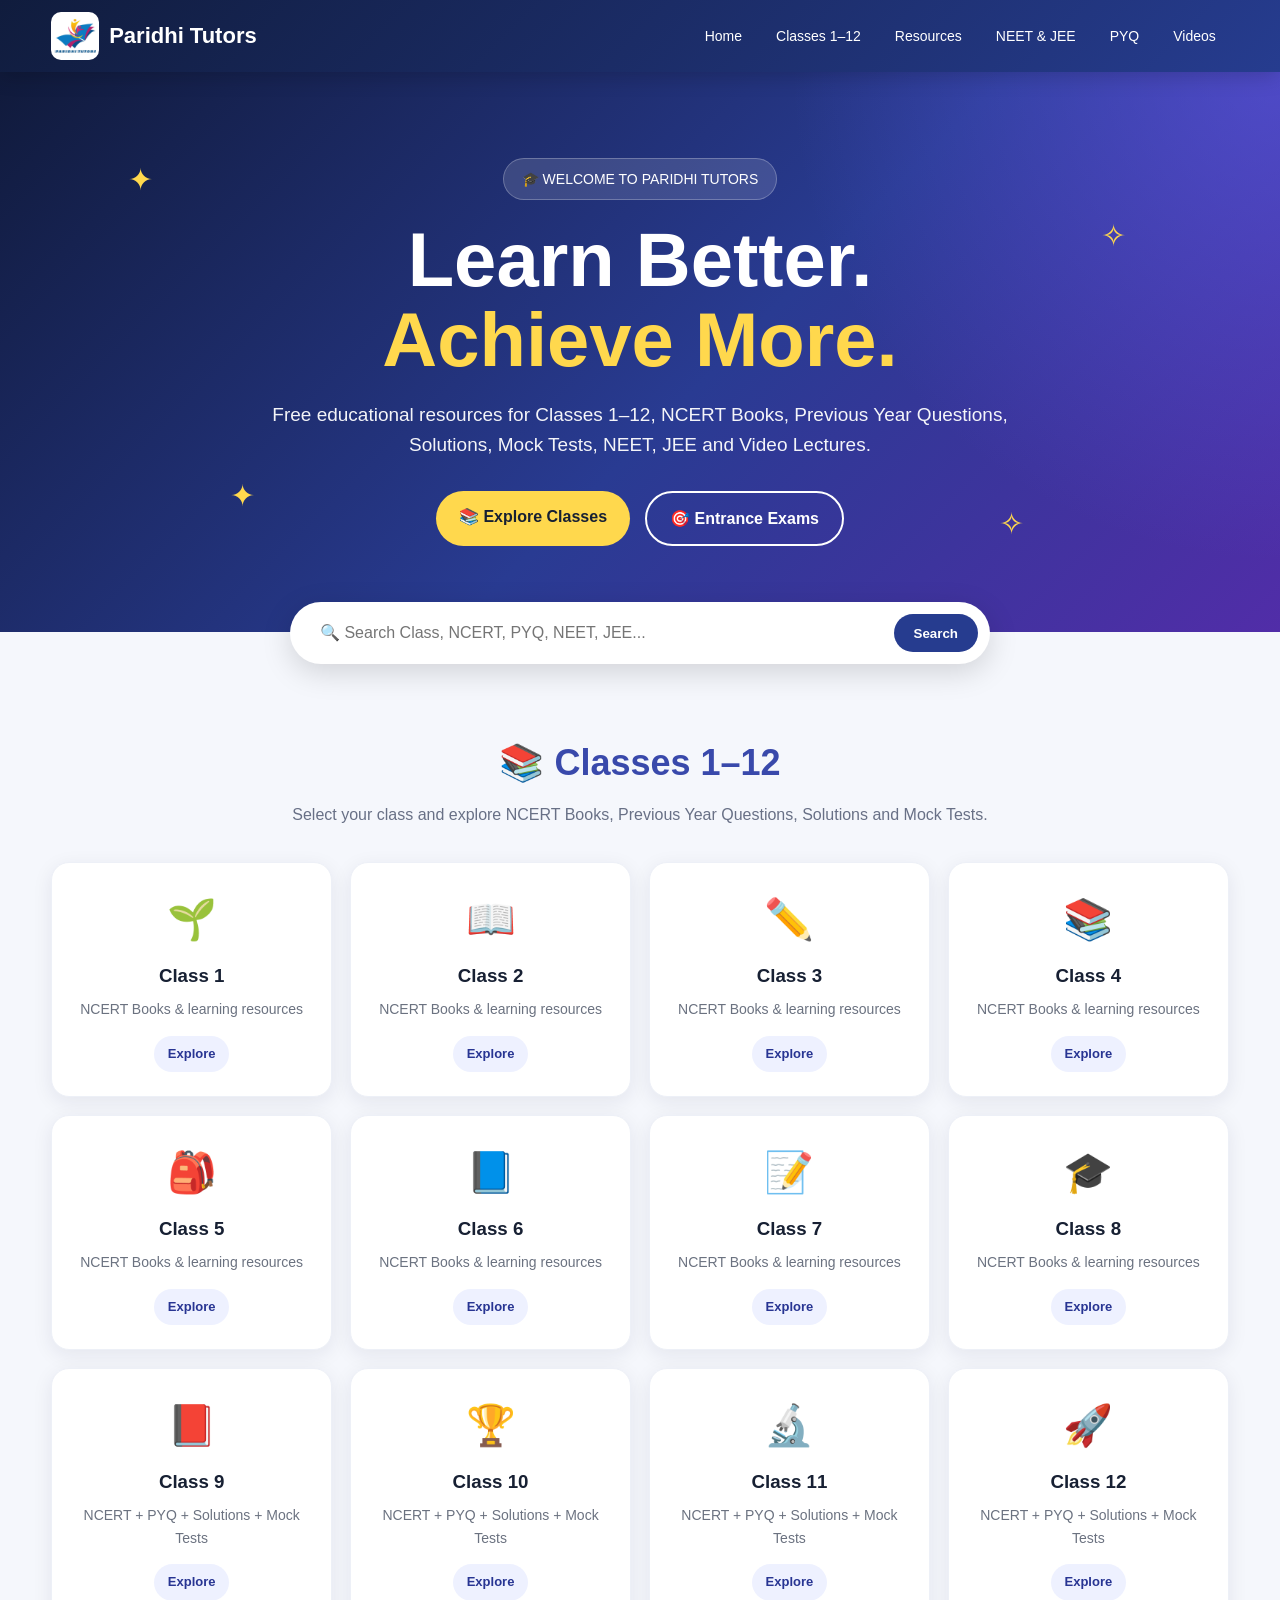
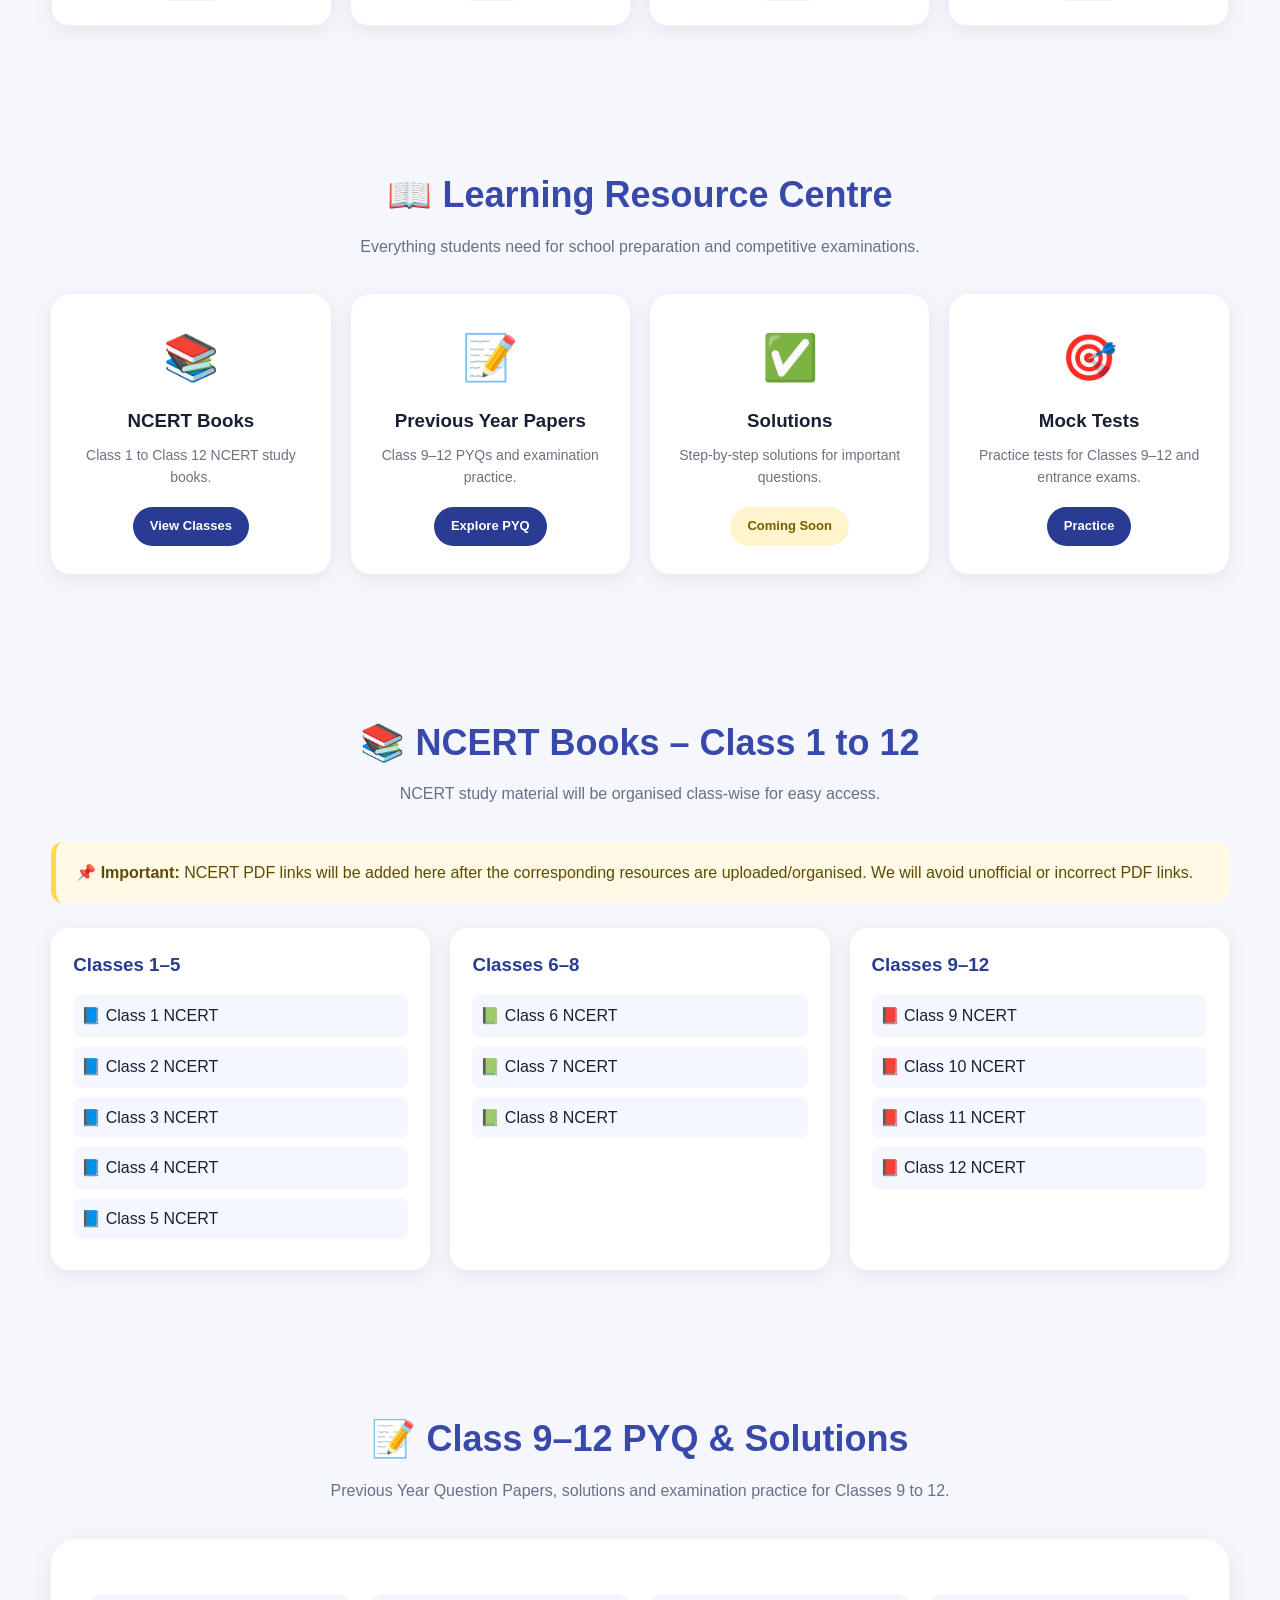
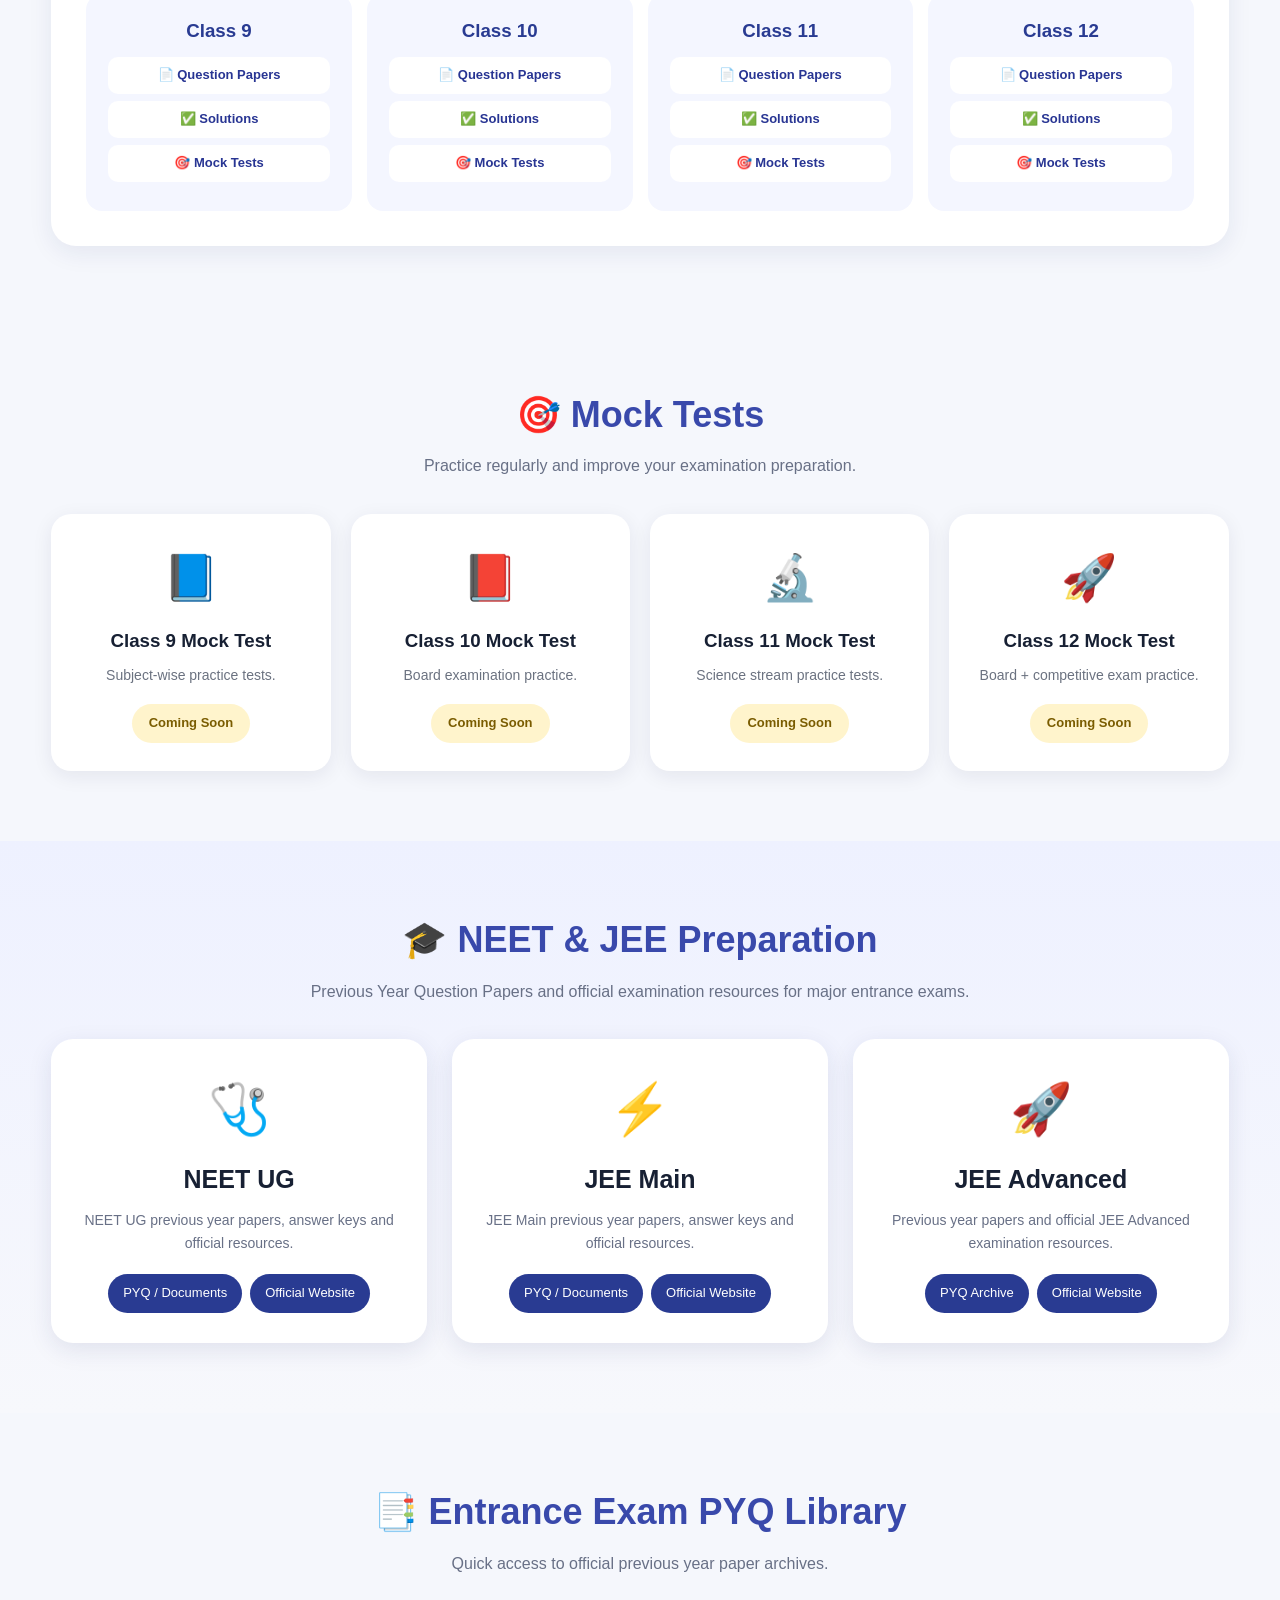
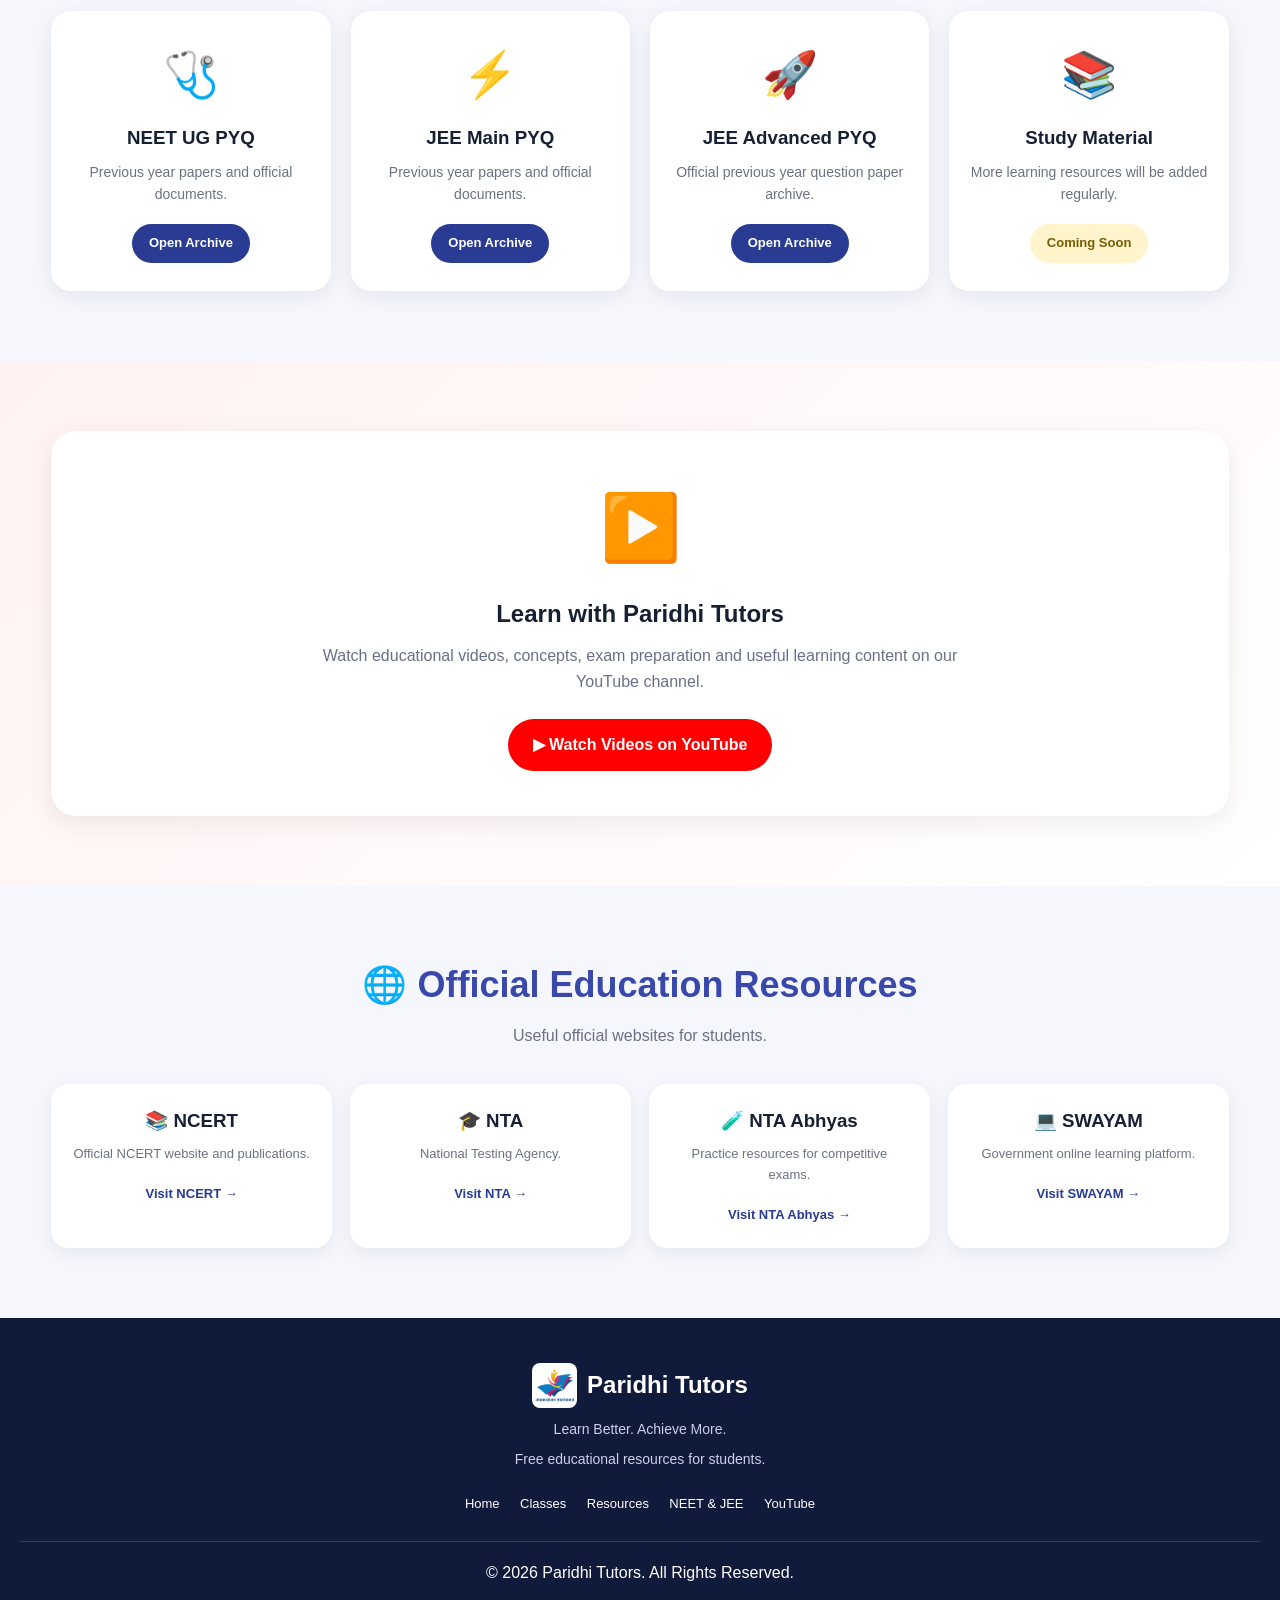
==== commit 38d39bd8: "Update index.html" ====
--- a/index.html
+++ b/index.html
@@ -1,1612 +1,2235 @@
-```html
 <!DOCTYPE html>
 <html lang="en">
 <head>
-
 <meta charset="UTF-8">
 <meta name="viewport" content="width=device-width, initial-scale=1.0">
 
-<title>NEET & JEE Preparation Hub | Paridhi Tutors</title>
+<title>Paridhi Tutors | Classes 1–12 | NCERT | PYQ | Mock Tests | NEET & JEE</title>
 
 <meta name="description"
-content="Paridhi Tutors - Free NEET UG, JEE Main and JEE Advanced previous year papers, answer keys, study material and video lectures.">
+content="Paridhi Tutors - Free educational resources for Classes 1 to 12, NCERT Books, Previous Year Question Papers, Solutions, Mock Tests, NEET UG, JEE Main, JEE Advanced and video lectures.">
+
+<meta name="keywords"
+content="Paridhi Tutors, NCERT Books, Class 1 to 12, CBSE, PYQ, Previous Year Questions, Solutions, Mock Tests, NEET, JEE Main, JEE Advanced">
 
 <link rel="icon" href="logo.jpg">
 
 <style>
 
-/* ==============================
-   RESET
-============================== */
-
-*{
-    margin:0;
-    padding:0;
-    box-sizing:border-box;
-}
-
-html{
-    scroll-behavior:smooth;
-}
-
-body{
-    font-family:"Segoe UI",Arial,sans-serif;
-    background:#f5f7fc;
-    color:#172033;
-    line-height:1.6;
-}
-
-/* ==============================
+/* =========================
+   BASIC SETTINGS
+========================= */
+
+* {
+    margin: 0;
+    padding: 0;
+    box-sizing: border-box;
+    scroll-behavior: smooth;
+}
+
+body {
+    font-family: Arial, Helvetica, sans-serif;
+    background: #f5f7fc;
+    color: #172033;
+    line-height: 1.6;
+}
+
+a {
+    text-decoration: none;
+}
+
+.container {
+    width: 92%;
+    max-width: 1200px;
+    margin: auto;
+}
+
+/* =========================
    NAVBAR
-============================== */
-
-.navbar{
-    position:sticky;
-    top:0;
-    z-index:9999;
-
-    background:linear-gradient(135deg,#101936,#253d82);
-
-    display:flex;
-    justify-content:space-between;
-    align-items:center;
-
-    padding:10px 6%;
-
-    box-shadow:0 4px 20px rgba(0,0,0,.18);
-}
-
-.brand{
-    display:flex;
-    align-items:center;
-    gap:12px;
-
-    color:white;
-    text-decoration:none;
-    font-size:21px;
-    font-weight:800;
-}
-
-.brand img{
-    width:48px;
-    height:48px;
-    object-fit:contain;
-    background:white;
-    border-radius:10px;
-}
-
-.nav-links{
-    display:flex;
-    gap:25px;
-}
-
-.nav-links a{
-    color:white;
-    text-decoration:none;
-    font-weight:600;
-}
-
-.nav-links a:hover{
-    color:#ffd84d;
-}
-
-/* ==============================
+========================= */
+
+.navbar {
+    position: sticky;
+    top: 0;
+    z-index: 999;
+
+    background: linear-gradient(135deg, #101c3d, #263c8f);
+
+    padding: 12px 4%;
+
+    display: flex;
+    justify-content: space-between;
+    align-items: center;
+
+    box-shadow: 0 4px 20px rgba(0,0,0,0.18);
+}
+
+.brand {
+    display: flex;
+    align-items: center;
+    gap: 10px;
+    color: white;
+    font-size: 22px;
+    font-weight: bold;
+}
+
+.brand img {
+    width: 48px;
+    height: 48px;
+    object-fit: contain;
+    border-radius: 10px;
+    background: white;
+    padding: 3px;
+}
+
+.nav-links {
+    display: flex;
+    gap: 8px;
+    align-items: center;
+}
+
+.nav-links a {
+    color: white;
+    padding: 9px 13px;
+    border-radius: 20px;
+    font-size: 14px;
+    transition: 0.3s;
+}
+
+.nav-links a:hover {
+    background: rgba(255,255,255,0.18);
+}
+
+/* =========================
    HERO
-============================== */
-
-.hero{
-    min-height:500px;
-
-    display:flex;
-    align-items:center;
-    justify-content:center;
-
-    text-align:center;
-
-    color:white;
-
-    padding:80px 20px;
-
-    position:relative;
-    overflow:hidden;
+========================= */
+
+.hero {
+    min-height: 560px;
+
+    position: relative;
+    overflow: hidden;
 
     background:
-    radial-gradient(circle at 15% 20%,rgba(255,255,255,.15),transparent 25%),
-    radial-gradient(circle at 85% 80%,rgba(255,255,255,.13),transparent 25%),
-    linear-gradient(135deg,#101b45,#29428b,#5b2186);
-}
-
-.hero-content{
-    max-width:900px;
-    position:relative;
-    z-index:2;
-}
-
-.badge{
-    display:inline-block;
-
-    padding:8px 18px;
-
-    border:1px solid rgba(255,255,255,.35);
-    background:rgba(255,255,255,.12);
-
-    border-radius:50px;
-
-    margin-bottom:20px;
-
-    font-weight:700;
-}
-
-.hero h1{
-    font-size:clamp(40px,7vw,70px);
-    line-height:1.05;
-    margin-bottom:20px;
-}
-
-.hero h1 span{
-    color:#ffd84d;
-}
-
-.hero p{
-    font-size:19px;
-    max-width:750px;
-    margin:auto;
-    opacity:.94;
-}
-
-.hero-buttons{
-    display:flex;
-    justify-content:center;
-    flex-wrap:wrap;
-    gap:14px;
-    margin-top:30px;
-}
-
-.btn{
-    text-decoration:none;
-    padding:13px 24px;
-    border-radius:12px;
-    font-weight:800;
-    transition:.3s;
-}
-
-.btn-primary{
-    background:#ffd84d;
-    color:#17234c;
-}
-
-.btn-primary:hover{
-    transform:translateY(-3px);
-    box-shadow:0 10px 25px rgba(0,0,0,.25);
-}
-
-.btn-outline{
-    border:1px solid white;
-    color:white;
-}
-
-.btn-outline:hover{
-    background:white;
-    color:#17234c;
-}
-
-/* Sparkles */
-
-.sparkle{
-    position:absolute;
-    color:#ffe45c;
-    font-size:28px;
-
-    animation:sparkle 2.5s infinite ease-in-out;
-}
-
-.s1{top:15%;left:10%;}
-.s2{top:25%;right:15%;animation-delay:.5s;}
-.s3{bottom:20%;left:20%;animation-delay:1s;}
-.s4{bottom:15%;right:10%;animation-delay:1.5s;}
-
-@keyframes sparkle{
-
-    0%,100%{
-        opacity:.2;
-        transform:scale(.7) rotate(0deg);
+        radial-gradient(circle at top right, rgba(108,99,255,0.45), transparent 35%),
+        linear-gradient(135deg, #101a3b, #293b92 55%, #512da8);
+
+    color: white;
+
+    display: flex;
+    align-items: center;
+    justify-content: center;
+
+    text-align: center;
+
+    padding: 70px 20px;
+}
+
+.hero-content {
+    position: relative;
+    z-index: 2;
+    max-width: 900px;
+}
+
+.badge {
+    display: inline-block;
+
+    background: rgba(255,255,255,0.13);
+
+    border: 1px solid rgba(255,255,255,0.25);
+
+    padding: 9px 18px;
+
+    border-radius: 30px;
+
+    font-size: 14px;
+
+    margin-bottom: 20px;
+}
+
+.hero h1 {
+    font-size: clamp(42px, 7vw, 76px);
+    line-height: 1.05;
+    margin-bottom: 20px;
+}
+
+.hero h1 span {
+    color: #ffd84d;
+}
+
+.hero p {
+    font-size: 19px;
+    max-width: 760px;
+    margin: auto;
+    opacity: 0.95;
+}
+
+.hero-buttons {
+    margin-top: 30px;
+
+    display: flex;
+    justify-content: center;
+    gap: 15px;
+
+    flex-wrap: wrap;
+}
+
+.btn {
+    display: inline-block;
+
+    padding: 13px 23px;
+
+    border-radius: 30px;
+
+    font-weight: bold;
+
+    transition: 0.3s;
+
+    cursor: pointer;
+}
+
+.btn-primary {
+    background: #ffd84d;
+    color: #172033;
+}
+
+.btn-primary:hover {
+    transform: translateY(-3px);
+    box-shadow: 0 8px 20px rgba(0,0,0,0.25);
+}
+
+.btn-outline {
+    color: white;
+    border: 2px solid white;
+}
+
+.btn-outline:hover {
+    background: white;
+    color: #172033;
+}
+
+/* =========================
+   SPARKLES
+========================= */
+
+.sparkle {
+    position: absolute;
+    color: #ffd84d;
+
+    font-size: 30px;
+
+    animation: sparkle 2.5s infinite ease-in-out;
+}
+
+.s1 {
+    top: 15%;
+    left: 10%;
+}
+
+.s2 {
+    top: 25%;
+    right: 12%;
+    animation-delay: 0.5s;
+}
+
+.s3 {
+    bottom: 20%;
+    left: 18%;
+    animation-delay: 1s;
+}
+
+.s4 {
+    bottom: 15%;
+    right: 20%;
+    animation-delay: 1.5s;
+}
+
+@keyframes sparkle {
+
+    0%,100% {
+        opacity: 0.3;
+        transform: scale(0.7) rotate(0deg);
     }
 
-    50%{
-        opacity:1;
-        transform:scale(1.3) rotate(25deg);
+    50% {
+        opacity: 1;
+        transform: scale(1.3) rotate(180deg);
     }
 }
 
-/* ==============================
+/* =========================
    SEARCH
-============================== */
-
-.search-box{
-    max-width:850px;
-    margin:-30px auto 45px;
-
-    position:relative;
-    z-index:10;
-
-    padding:0 20px;
-}
-
-.search-box input{
-    width:100%;
-
-    border:0;
-    outline:none;
-
-    padding:18px 22px;
-
-    border-radius:17px;
-
-    font-size:16px;
-
-    box-shadow:0 10px 35px rgba(0,0,0,.15);
-}
-
-/* ==============================
-   CONTAINER
-============================== */
-
-.container{
-    max-width:1200px;
-    margin:auto;
-    padding:0 20px 70px;
-}
-
-.section-title{
-    text-align:center;
-    margin:50px 0 30px;
-}
-
-.section-title h2{
-    font-size:34px;
-    color:#17275a;
-}
-
-.section-title p{
-    color:#667085;
-}
-
-/* ==============================
+========================= */
+
+.search-area {
+    margin-top: -30px;
+
+    position: relative;
+    z-index: 10;
+}
+
+.search-box {
+    background: white;
+
+    max-width: 700px;
+
+    margin: auto;
+
+    padding: 12px;
+
+    border-radius: 40px;
+
+    box-shadow: 0 8px 30px rgba(0,0,0,0.15);
+
+    display: flex;
+}
+
+.search-box input {
+    flex: 1;
+
+    border: none;
+
+    outline: none;
+
+    font-size: 16px;
+
+    padding: 10px 18px;
+
+    background: transparent;
+}
+
+.search-box button {
+    border: none;
+
+    background: #263c8f;
+
+    color: white;
+
+    border-radius: 30px;
+
+    padding: 10px 20px;
+
+    cursor: pointer;
+
+    font-weight: bold;
+}
+
+/* =========================
+   SECTION
+========================= */
+
+section {
+    padding: 70px 0;
+}
+
+.section-title {
+    text-align: center;
+
+    font-size: 36px;
+
+    margin-bottom: 10px;
+}
+
+.section-title span {
+    color: #3949ab;
+}
+
+.section-subtitle {
+    text-align: center;
+
+    color: #687086;
+
+    max-width: 720px;
+
+    margin: 0 auto 35px;
+}
+
+/* =========================
+   CLASS CARDS
+========================= */
+
+.class-grid {
+    display: grid;
+
+    grid-template-columns: repeat(4, 1fr);
+
+    gap: 18px;
+}
+
+.class-card {
+    background: white;
+
+    border-radius: 18px;
+
+    padding: 24px;
+
+    text-align: center;
+
+    box-shadow: 0 5px 20px rgba(20,30,70,0.08);
+
+    border: 1px solid #edf0f7;
+
+    transition: 0.3s;
+}
+
+.class-card:hover {
+    transform: translateY(-6px);
+
+    box-shadow: 0 12px 28px rgba(20,30,70,0.14);
+}
+
+.class-icon {
+    font-size: 40px;
+
+    margin-bottom: 10px;
+}
+
+.class-card h3 {
+    margin-bottom: 7px;
+}
+
+.class-card p {
+    color: #6b7280;
+
+    font-size: 14px;
+
+    margin-bottom: 15px;
+}
+
+.small-btn {
+    display: inline-block;
+
+    background: #eef1ff;
+
+    color: #283593;
+
+    padding: 8px 14px;
+
+    border-radius: 20px;
+
+    font-size: 13px;
+
+    font-weight: bold;
+}
+
+/* =========================
+   RESOURCE CARDS
+========================= */
+
+.resource-grid {
+    display: grid;
+
+    grid-template-columns: repeat(4, 1fr);
+
+    gap: 20px;
+}
+
+.resource-card {
+    background: white;
+
+    padding: 28px 20px;
+
+    border-radius: 20px;
+
+    text-align: center;
+
+    box-shadow: 0 5px 20px rgba(20,30,70,0.08);
+
+    transition: 0.3s;
+}
+
+.resource-card:hover {
+    transform: translateY(-6px);
+}
+
+.resource-icon {
+    font-size: 45px;
+
+    margin-bottom: 12px;
+}
+
+.resource-card h3 {
+    margin-bottom: 8px;
+}
+
+.resource-card p {
+    font-size: 14px;
+
+    color: #6b7280;
+
+    margin-bottom: 18px;
+}
+
+.resource-btn {
+    display: inline-block;
+
+    padding: 9px 17px;
+
+    border-radius: 22px;
+
+    background: #293b92;
+
+    color: white;
+
+    font-size: 13px;
+
+    font-weight: bold;
+}
+
+.coming {
+    background: #fff4cc;
+
+    color: #7a5c00;
+}
+
+/* =========================
+   CLASS RESOURCE DETAILS
+========================= */
+
+.class-resources {
+    display: grid;
+
+    grid-template-columns: repeat(3, 1fr);
+
+    gap: 20px;
+}
+
+.details-card {
+    background: white;
+
+    border-radius: 18px;
+
+    padding: 22px;
+
+    box-shadow: 0 5px 20px rgba(20,30,70,0.08);
+}
+
+.details-card h3 {
+    color: #293b92;
+
+    margin-bottom: 15px;
+}
+
+.details-card ul {
+    list-style: none;
+}
+
+.details-card li {
+    margin: 9px 0;
+
+    padding: 8px;
+
+    background: #f5f7ff;
+
+    border-radius: 8px;
+}
+
+.details-card a {
+    color: #283593;
+
+    font-weight: bold;
+}
+
+/* =========================
    EXAM CARDS
-============================== */
-
-.exam-grid{
-    display:grid;
-    grid-template-columns:repeat(3,1fr);
-    gap:24px;
-}
-
-.exam-card{
-
-    background:white;
-
-    padding:28px;
-
-    border-radius:22px;
-
-    border:1px solid #e6e9f2;
-
-    box-shadow:0 8px 30px rgba(20,35,70,.09);
-
-    transition:.3s;
-
-    position:relative;
-    overflow:hidden;
-}
-
-.exam-card:hover{
-    transform:translateY(-7px);
-    box-shadow:0 18px 40px rgba(20,35,70,.16);
-}
-
-.exam-card::before{
-    content:"";
-
-    position:absolute;
-
-    height:6px;
-
-    top:0;
-    left:0;
-    right:0;
-
-    background:linear-gradient(90deg,#ff4b5c,#ffb347);
-}
-
-.main-card::before{
-    background:linear-gradient(90deg,#1769ff,#52a2ff);
-}
-
-.advanced-card::before{
-    background:linear-gradient(90deg,#7628e7,#c65cff);
-}
-
-.exam-icon{
-    font-size:48px;
-}
-
-.exam-card h3{
-    font-size:26px;
-    color:#182657;
-    margin:7px 0;
-}
-
-.exam-card p{
-    color:#667085;
-}
-
-.features{
-    list-style:none;
-    margin:18px 0;
-}
-
-.features li{
-    margin:9px 0;
-}
-
-.features li::first-letter{
-    color:#16a36b;
-}
-
-.card-btn{
-    display:inline-block;
-
-    background:#eef2ff;
-
-    color:#233778;
-
-    text-decoration:none;
-
-    padding:9px 13px;
-
-    border-radius:10px;
-
-    font-size:14px;
-
-    font-weight:700;
-
-    margin:3px;
-}
-
-.card-btn:hover{
-    background:#243b78;
-    color:white;
-}
-
-/* ==============================
-   PYQ LIBRARY
-============================== */
-
-.pyq-section{
-    margin-top:70px;
-}
-
-.pyq-tabs{
-
-    display:flex;
-    justify-content:center;
-    flex-wrap:wrap;
-
-    gap:10px;
-
-    margin-bottom:25px;
-}
-
-.tab-btn{
-
-    border:0;
-
-    background:white;
-
-    color:#25366f;
-
-    padding:12px 20px;
-
-    border-radius:30px;
-
-    cursor:pointer;
-
-    font-weight:800;
-
-    box-shadow:0 4px 15px rgba(0,0,0,.08);
-}
-
-.tab-btn.active{
-    background:#253d82;
-    color:white;
-}
-
-.pyq-panel{
-    display:none;
-}
-
-.pyq-panel.active{
-    display:block;
-}
-
-.year-grid{
-
-    display:grid;
-
-    grid-template-columns:repeat(4,1fr);
-
-    gap:16px;
-}
-
-.year-card{
-
-    background:white;
-
-    border-radius:17px;
-
-    padding:20px;
-
-    text-align:center;
-
-    border:1px solid #e5e8f1;
-
-    box-shadow:0 5px 20px rgba(0,0,0,.06);
-
-    transition:.3s;
-}
-
-.year-card:hover{
-    transform:translateY(-5px);
-}
-
-.year-card h3{
-    color:#1b2d68;
-    margin-bottom:12px;
-    font-size:23px;
-}
-
-.year-card a{
-
-    display:block;
-
-    text-decoration:none;
-
-    padding:9px;
-
-    border-radius:9px;
-
-    margin-top:8px;
-
-    background:#f0f3ff;
-
-    color:#29418b;
-
-    font-size:13px;
-
-    font-weight:700;
-}
-
-.year-card a:hover{
-    background:#29418b;
-    color:white;
-}
-
-/* ==============================
-   FREE RESOURCES
-============================== */
-
-.resource-grid{
-
-    display:grid;
-
-    grid-template-columns:repeat(4,1fr);
-
-    gap:20px;
-}
-
-.resource-card{
-
-    background:white;
-
-    padding:25px;
-
-    border-radius:18px;
-
-    text-align:center;
-
-    box-shadow:0 6px 24px rgba(0,0,0,.07);
-
-    transition:.3s;
-}
-
-.resource-card:hover{
-    transform:translateY(-5px);
-}
-
-.resource-icon{
-    font-size:42px;
-}
-
-.resource-card h3{
-    color:#18275d;
-    margin:7px 0;
-}
-
-.resource-card p{
-    color:#667085;
-    font-size:14px;
-    margin-bottom:15px;
-}
-
-/* ==============================
+========================= */
+
+.exam-section {
+    background: linear-gradient(180deg, #eef1ff, #f7f8fc);
+}
+
+.exam-grid {
+    display: grid;
+
+    grid-template-columns: repeat(3, 1fr);
+
+    gap: 25px;
+}
+
+.exam-card {
+    background: white;
+
+    border-radius: 22px;
+
+    padding: 30px;
+
+    box-shadow: 0 7px 25px rgba(30,40,100,0.1);
+
+    text-align: center;
+
+    transition: 0.3s;
+}
+
+.exam-card:hover {
+    transform: translateY(-7px);
+}
+
+.exam-logo {
+    font-size: 50px;
+
+    margin-bottom: 10px;
+}
+
+.exam-card h3 {
+    font-size: 25px;
+
+    margin-bottom: 10px;
+}
+
+.exam-card p {
+    color: #687086;
+
+    font-size: 14px;
+
+    margin-bottom: 20px;
+}
+
+.exam-buttons {
+    display: flex;
+
+    gap: 8px;
+
+    justify-content: center;
+
+    flex-wrap: wrap;
+}
+
+.exam-buttons a {
+    background: #293b92;
+
+    color: white;
+
+    padding: 9px 15px;
+
+    border-radius: 20px;
+
+    font-size: 13px;
+}
+
+/* =========================
+   PYQ SECTION
+========================= */
+
+.pyq-box {
+    background: white;
+
+    border-radius: 25px;
+
+    padding: 35px;
+
+    box-shadow: 0 7px 25px rgba(30,40,100,0.08);
+}
+
+.pyq-grid {
+    display: grid;
+
+    grid-template-columns: repeat(4, 1fr);
+
+    gap: 15px;
+
+    margin-top: 20px;
+}
+
+.year-card {
+    background: #f4f6ff;
+
+    padding: 22px;
+
+    border-radius: 16px;
+
+    text-align: center;
+}
+
+.year-card h3 {
+    color: #293b92;
+
+    margin-bottom: 12px;
+}
+
+.year-card a {
+    display: block;
+
+    background: white;
+
+    margin: 7px 0;
+
+    padding: 8px;
+
+    border-radius: 10px;
+
+    color: #283593;
+
+    font-size: 13px;
+
+    font-weight: bold;
+}
+
+/* =========================
    YOUTUBE
-============================== */
-
-.youtube{
-
-    margin-top:60px;
-
-    padding:50px 25px;
-
-    border-radius:25px;
-
-    text-align:center;
-
-    color:white;
-
-    background:linear-gradient(135deg,#111936,#541e79);
-}
-
-.youtube h2{
-    font-size:34px;
-}
-
-.youtube p{
-    max-width:700px;
-    margin:10px auto;
-    opacity:.9;
-}
-
-.youtube-btn{
-
-    display:inline-block;
-
-    margin-top:20px;
-
-    padding:14px 25px;
-
-    border-radius:12px;
-
-    background:#ff1744;
-
-    color:white;
-
-    text-decoration:none;
-
-    font-weight:800;
-}
-
-/* ==============================
-   OFFICIAL SOURCES
-============================== */
-
-.official-grid{
-
-    display:grid;
-
-    grid-template-columns:repeat(3,1fr);
-
-    gap:18px;
-}
-
-.official-card{
-
-    background:white;
-
-    padding:22px;
-
-    border-radius:16px;
-
-    border-left:5px solid #283d88;
-
-    box-shadow:0 5px 20px rgba(0,0,0,.07);
-}
-
-.official-card h3{
-    color:#1c2d69;
-}
-
-.official-card p{
-    color:#697386;
-    font-size:14px;
-    margin:6px 0 12px;
-}
-
-.official-card a{
-    text-decoration:none;
-    color:#3156c8;
-    font-weight:700;
-}
-
-/* ==============================
+========================= */
+
+.youtube-section {
+    background: linear-gradient(135deg, #fff2f2, #fff);
+}
+
+.youtube-box {
+    background: white;
+
+    border-radius: 25px;
+
+    padding: 45px 25px;
+
+    text-align: center;
+
+    box-shadow: 0 7px 25px rgba(50,20,20,0.08);
+}
+
+.youtube-icon {
+    font-size: 65px;
+
+    margin-bottom: 15px;
+}
+
+.youtube-box h2 {
+    margin-bottom: 10px;
+}
+
+.youtube-box p {
+    color: #687086;
+
+    max-width: 700px;
+
+    margin: auto auto 25px;
+}
+
+.youtube-btn {
+    display: inline-block;
+
+    background: #ff0000;
+
+    color: white;
+
+    padding: 13px 25px;
+
+    border-radius: 30px;
+
+    font-weight: bold;
+}
+
+/* =========================
+   OFFICIAL RESOURCES
+========================= */
+
+.official-grid {
+    display: grid;
+
+    grid-template-columns: repeat(4, 1fr);
+
+    gap: 18px;
+}
+
+.official-card {
+    background: white;
+
+    padding: 22px;
+
+    border-radius: 18px;
+
+    text-align: center;
+
+    box-shadow: 0 5px 18px rgba(20,30,70,0.07);
+}
+
+.official-card h3 {
+    margin-bottom: 8px;
+}
+
+.official-card p {
+    color: #6b7280;
+
+    font-size: 13px;
+
+    margin-bottom: 15px;
+}
+
+.official-card a {
+    display: inline-block;
+
+    color: #293b92;
+
+    font-weight: bold;
+
+    font-size: 13px;
+}
+
+/* =========================
+   NOTICE
+========================= */
+
+.notice {
+    background: #fff9e6;
+
+    border-left: 5px solid #ffd84d;
+
+    padding: 18px 20px;
+
+    border-radius: 12px;
+
+    margin: 25px 0;
+
+    color: #5f4b00;
+}
+
+/* =========================
    FOOTER
-============================== */
-
-footer{
-
-    background:#10172d;
-
-    color:#cfd5e7;
-
-    text-align:center;
-
-    padding:35px 20px;
-}
-
-footer strong{
-    color:white;
-}
-
-footer a{
-    color:#ffd54a;
-    text-decoration:none;
-}
-
-/* ==============================
+========================= */
+
+footer {
+    background: #101a3b;
+
+    color: white;
+
+    padding: 45px 20px 20px;
+
+    text-align: center;
+}
+
+.footer-logo {
+    display: flex;
+
+    justify-content: center;
+
+    align-items: center;
+
+    gap: 10px;
+
+    font-size: 24px;
+
+    font-weight: bold;
+
+    margin-bottom: 10px;
+}
+
+.footer-logo img {
+    width: 45px;
+
+    height: 45px;
+
+    background: white;
+
+    border-radius: 8px;
+
+    padding: 3px;
+}
+
+footer p {
+    color: #cbd2e8;
+
+    font-size: 14px;
+
+    margin: 7px 0;
+}
+
+.footer-links {
+    margin: 20px 0;
+}
+
+.footer-links a {
+    color: white;
+
+    margin: 0 8px;
+
+    font-size: 13px;
+}
+
+.copyright {
+    border-top: 1px solid rgba(255,255,255,0.15);
+
+    margin-top: 25px;
+
+    padding-top: 18px;
+}
+
+/* =========================
+   SEARCH HIGHLIGHT
+========================= */
+
+.searchable.hidden {
+    display: none;
+}
+
+.no-results {
+    display: none;
+
+    text-align: center;
+
+    padding: 30px;
+
+    color: #777;
+}
+
+/* =========================
    MOBILE
-============================== */
-
-@media(max-width:950px){
-
-    .exam-grid{
-        grid-template-columns:1fr;
+========================= */
+
+@media(max-width: 950px) {
+
+    .nav-links {
+        display: none;
     }
 
-    .year-grid{
-        grid-template-columns:repeat(2,1fr);
+    .class-grid {
+        grid-template-columns: repeat(2, 1fr);
     }
 
-    .resource-grid{
-        grid-template-columns:repeat(2,1fr);
+    .resource-grid {
+        grid-template-columns: repeat(2, 1fr);
     }
 
-    .official-grid{
-        grid-template-columns:1fr;
+    .class-resources {
+        grid-template-columns: repeat(2, 1fr);
     }
 
-    .nav-links{
-        display:none;
+    .official-grid {
+        grid-template-columns: repeat(2, 1fr);
     }
-}
-
-@media(max-width:600px){
-
-    .hero{
-        min-height:470px;
-        padding:60px 20px;
+
+    .pyq-grid {
+        grid-template-columns: repeat(2, 1fr);
     }
-
-    .hero h1{
-        font-size:42px;
+}
+
+@media(max-width: 600px) {
+
+    .navbar {
+        padding: 10px 15px;
     }
 
-    .hero p{
-        font-size:16px;
+    .brand {
+        font-size: 18px;
     }
 
-    .year-grid{
-        grid-template-columns:1fr;
+    .brand img {
+        width: 42px;
+        height: 42px;
     }
 
-    .resource-grid{
-        grid-template-columns:1fr;
+    .hero {
+        min-height: 520px;
+
+        padding: 60px 15px;
     }
 
-    .exam-card{
-        padding:23px;
+    .hero p {
+        font-size: 16px;
     }
 
-    .section-title h2{
-        font-size:28px;
+    section {
+        padding: 50px 0;
     }
 
+    .section-title {
+        font-size: 28px;
+    }
+
+    .class-grid,
+    .resource-grid,
+    .class-resources,
+    .exam-grid,
+    .official-grid,
+    .pyq-grid {
+        grid-template-columns: 1fr;
+    }
+
+    .pyq-box {
+        padding: 20px;
+    }
+
+    .search-box {
+        width: 94%;
+    }
+
+    .search-box button {
+        padding: 10px 14px;
+    }
 }
 
 </style>
-
 </head>
 
-
 <body>
 
-
-<!-- ==============================
-     NAVIGATION
-============================== -->
+<!-- =========================
+     NAVBAR
+========================= -->
 
 <nav class="navbar">
 
-<a href="index.html" class="brand">
-
-<img src="logo.jpg" alt="Paridhi Tutors Logo">
-
-<span>Paridhi Tutors</span>
-
-</a>
-
-<div class="nav-links">
-
-<a href="index.html">Home</a>
-
-<a href="#exams">NEET & JEE</a>
-
-<a href="#pyq">PYQ Library</a>
-
-<a href="#resources">Resources</a>
-
-<a href="#videos">Videos</a>
+    <a href="index.html" class="brand">
+
+        <img src="logo.jpg" alt="Paridhi Tutors Logo">
+
+        <span>Paridhi Tutors</span>
+
+    </a>
+
+    <div class="nav-links">
+
+        <a href="#home">Home</a>
+
+        <a href="#classes">Classes 1–12</a>
+
+        <a href="#resources">Resources</a>
+
+        <a href="#exams">NEET & JEE</a>
+
+        <a href="#pyq">PYQ</a>
+
+        <a href="#videos">Videos</a>
+
+    </div>
+
+</nav>
+
+
+<!-- =========================
+     HERO
+========================= -->
+
+<section class="hero" id="home">
+
+    <div class="sparkle s1">✦</div>
+    <div class="sparkle s2">✧</div>
+    <div class="sparkle s3">✦</div>
+    <div class="sparkle s4">✧</div>
+
+    <div class="hero-content">
+
+        <div class="badge">
+            🎓 WELCOME TO PARIDHI TUTORS
+        </div>
+
+        <h1>
+            Learn Better.<br>
+            <span>Achieve More.</span>
+        </h1>
+
+        <p>
+            Free educational resources for Classes 1–12,
+            NCERT Books, Previous Year Questions, Solutions,
+            Mock Tests, NEET, JEE and Video Lectures.
+        </p>
+
+        <div class="hero-buttons">
+
+            <a href="#classes" class="btn btn-primary">
+                📚 Explore Classes
+            </a>
+
+            <a href="#exams" class="btn btn-outline">
+                🎯 Entrance Exams
+            </a>
+
+        </div>
+
+    </div>
+
+</section>
+
+
+<!-- =========================
+     SEARCH
+========================= -->
+
+<div class="search-area">
+
+    <div class="search-box">
+
+        <input
+            type="text"
+            id="searchInput"
+            placeholder="🔍 Search Class, NCERT, PYQ, NEET, JEE..."
+            onkeyup="searchWebsite()"
+        >
+
+        <button onclick="searchWebsite()">
+            Search
+        </button>
+
+    </div>
 
 </div>
 
-</nav>
-
-
-<!-- ==============================
-     HERO
-============================== -->
-
-<section class="hero">
-
-<div class="sparkle s1">✦</div>
-<div class="sparkle s2">✧</div>
-<div class="sparkle s3">✦</div>
-<div class="sparkle s4">✧</div>
-
-<div class="hero-content">
-
-<div class="badge">
-🎓 FREE NEET & JEE RESOURCES
+
+<!-- =========================
+     CLASSES 1–12
+========================= -->
+
+<section id="classes">
+
+<div class="container">
+
+    <h2 class="section-title">
+        📚 <span>Classes 1–12</span>
+    </h2>
+
+    <p class="section-subtitle">
+        Select your class and explore NCERT Books,
+        Previous Year Questions, Solutions and Mock Tests.
+    </p>
+
+    <div class="class-grid">
+
+
+        <!-- CLASS 1 -->
+
+        <div class="class-card searchable">
+
+            <div class="class-icon">🌱</div>
+
+            <h3>Class 1</h3>
+
+            <p>
+                NCERT Books & learning resources
+            </p>
+
+            <a href="#resources" class="small-btn">
+                Explore
+            </a>
+
+        </div>
+
+
+        <!-- CLASS 2 -->
+
+        <div class="class-card searchable">
+
+            <div class="class-icon">📖</div>
+
+            <h3>Class 2</h3>
+
+            <p>
+                NCERT Books & learning resources
+            </p>
+
+            <a href="#resources" class="small-btn">
+                Explore
+            </a>
+
+        </div>
+
+
+        <!-- CLASS 3 -->
+
+        <div class="class-card searchable">
+
+            <div class="class-icon">✏️</div>
+
+            <h3>Class 3</h3>
+
+            <p>
+                NCERT Books & learning resources
+            </p>
+
+            <a href="#resources" class="small-btn">
+                Explore
+            </a>
+
+        </div>
+
+
+        <!-- CLASS 4 -->
+
+        <div class="class-card searchable">
+
+            <div class="class-icon">📚</div>
+
+            <h3>Class 4</h3>
+
+            <p>
+                NCERT Books & learning resources
+            </p>
+
+            <a href="#resources" class="small-btn">
+                Explore
+            </a>
+
+        </div>
+
+
+        <!-- CLASS 5 -->
+
+        <div class="class-card searchable">
+
+            <div class="class-icon">🎒</div>
+
+            <h3>Class 5</h3>
+
+            <p>
+                NCERT Books & learning resources
+            </p>
+
+            <a href="#resources" class="small-btn">
+                Explore
+            </a>
+
+        </div>
+
+
+        <!-- CLASS 6 -->
+
+        <div class="class-card searchable">
+
+            <div class="class-icon">📘</div>
+
+            <h3>Class 6</h3>
+
+            <p>
+                NCERT Books & learning resources
+            </p>
+
+            <a href="#resources" class="small-btn">
+                Explore
+            </a>
+
+        </div>
+
+
+        <!-- CLASS 7 -->
+
+        <div class="class-card searchable">
+
+            <div class="class-icon">📝</div>
+
+            <h3>Class 7</h3>
+
+            <p>
+                NCERT Books & learning resources
+            </p>
+
+            <a href="#resources" class="small-btn">
+                Explore
+            </a>
+
+        </div>
+
+
+        <!-- CLASS 8 -->
+
+        <div class="class-card searchable">
+
+            <div class="class-icon">🎓</div>
+
+            <h3>Class 8</h3>
+
+            <p>
+                NCERT Books & learning resources
+            </p>
+
+            <a href="#resources" class="small-btn">
+                Explore
+            </a>
+
+        </div>
+
+
+        <!-- CLASS 9 -->
+
+        <div class="class-card searchable">
+
+            <div class="class-icon">📕</div>
+
+            <h3>Class 9</h3>
+
+            <p>
+                NCERT + PYQ + Solutions + Mock Tests
+            </p>
+
+            <a href="#class9-12" class="small-btn">
+                Explore
+            </a>
+
+        </div>
+
+
+        <!-- CLASS 10 -->
+
+        <div class="class-card searchable">
+
+            <div class="class-icon">🏆</div>
+
+            <h3>Class 10</h3>
+
+            <p>
+                NCERT + PYQ + Solutions + Mock Tests
+            </p>
+
+            <a href="#class9-12" class="small-btn">
+                Explore
+            </a>
+
+        </div>
+
+
+        <!-- CLASS 11 -->
+
+        <div class="class-card searchable">
+
+            <div class="class-icon">🔬</div>
+
+            <h3>Class 11</h3>
+
+            <p>
+                NCERT + PYQ + Solutions + Mock Tests
+            </p>
+
+            <a href="#class9-12" class="small-btn">
+                Explore
+            </a>
+
+        </div>
+
+
+        <!-- CLASS 12 -->
+
+        <div class="class-card searchable">
+
+            <div class="class-icon">🚀</div>
+
+            <h3>Class 12</h3>
+
+            <p>
+                NCERT + PYQ + Solutions + Mock Tests
+            </p>
+
+            <a href="#class9-12" class="small-btn">
+                Explore
+            </a>
+
+        </div>
+
+    </div>
+
 </div>
 
-<h1>
-
-NEET & <span>JEE</span><br>
-
-Preparation Hub
-
-</h1>
-
-<p>
-
-Previous Year Question Papers • Answer Keys •
-Study Material • Practice Resources •
-Free Video Lectures
-
-</p>
-
-<div class="hero-buttons">
-
-<a href="#pyq" class="btn btn-primary">
-
-🚀 Explore PYQ Library
-
-</a>
-
-<a href="https://www.youtube.com/@paridhitutors2842"
-target="_blank"
-class="btn btn-outline">
-
-▶ Free Video Lectures
-
-</a>
+</section>
+
+
+<!-- =========================
+     RESOURCE CENTRE
+========================= -->
+
+<section id="resources">
+
+<div class="container">
+
+    <h2 class="section-title">
+        📖 <span>Learning Resource Centre</span>
+    </h2>
+
+    <p class="section-subtitle">
+        Everything students need for school preparation
+        and competitive examinations.
+    </p>
+
+
+    <div class="resource-grid">
+
+
+        <!-- NCERT -->
+
+        <div class="resource-card searchable">
+
+            <div class="resource-icon">
+                📚
+            </div>
+
+            <h3>NCERT Books</h3>
+
+            <p>
+                Class 1 to Class 12 NCERT study books.
+            </p>
+
+            <a href="#ncert"
+               class="resource-btn">
+                View Classes
+            </a>
+
+        </div>
+
+
+        <!-- PYQ -->
+
+        <div class="resource-card searchable">
+
+            <div class="resource-icon">
+                📝
+            </div>
+
+            <h3>Previous Year Papers</h3>
+
+            <p>
+                Class 9–12 PYQs and examination practice.
+            </p>
+
+            <a href="#class9-12"
+               class="resource-btn">
+                Explore PYQ
+            </a>
+
+        </div>
+
+
+        <!-- SOLUTIONS -->
+
+        <div class="resource-card searchable">
+
+            <div class="resource-icon">
+                ✅
+            </div>
+
+            <h3>Solutions</h3>
+
+            <p>
+                Step-by-step solutions for important questions.
+            </p>
+
+            <a href="#class9-12"
+               class="resource-btn coming">
+                Coming Soon
+            </a>
+
+        </div>
+
+
+        <!-- MOCK TEST -->
+
+        <div class="resource-card searchable">
+
+            <div class="resource-icon">
+                🎯
+            </div>
+
+            <h3>Mock Tests</h3>
+
+            <p>
+                Practice tests for Classes 9–12 and entrance exams.
+            </p>
+
+            <a href="#mock-tests"
+               class="resource-btn">
+                Practice
+            </a>
+
+        </div>
+
+    </div>
 
 </div>
 
+</section>
+
+
+<!-- =========================
+     NCERT BOOKS
+========================= -->
+
+<section id="ncert">
+
+<div class="container">
+
+    <h2 class="section-title">
+        📚 <span>NCERT Books – Class 1 to 12</span>
+    </h2>
+
+    <p class="section-subtitle">
+        NCERT study material will be organised class-wise
+        for easy access.
+    </p>
+
+
+    <div class="notice">
+
+        <strong>📌 Important:</strong>
+        NCERT PDF links will be added here after the
+        corresponding resources are uploaded/organised.
+        We will avoid unofficial or incorrect PDF links.
+
+    </div>
+
+
+    <div class="class-resources">
+
+
+        <div class="details-card searchable">
+
+            <h3>Classes 1–5</h3>
+
+            <ul>
+
+                <li>
+                    📘 Class 1 NCERT
+                </li>
+
+                <li>
+                    📘 Class 2 NCERT
+                </li>
+
+                <li>
+                    📘 Class 3 NCERT
+                </li>
+
+                <li>
+                    📘 Class 4 NCERT
+                </li>
+
+                <li>
+                    📘 Class 5 NCERT
+                </li>
+
+            </ul>
+
+        </div>
+
+
+        <div class="details-card searchable">
+
+            <h3>Classes 6–8</h3>
+
+            <ul>
+
+                <li>
+                    📗 Class 6 NCERT
+                </li>
+
+                <li>
+                    📗 Class 7 NCERT
+                </li>
+
+                <li>
+                    📗 Class 8 NCERT
+                </li>
+
+            </ul>
+
+        </div>
+
+
+        <div class="details-card searchable">
+
+            <h3>Classes 9–12</h3>
+
+            <ul>
+
+                <li>
+                    📕 Class 9 NCERT
+                </li>
+
+                <li>
+                    📕 Class 10 NCERT
+                </li>
+
+                <li>
+                    📕 Class 11 NCERT
+                </li>
+
+                <li>
+                    📕 Class 12 NCERT
+                </li>
+
+            </ul>
+
+        </div>
+
+    </div>
+
 </div>
 
 </section>
 
 
-<!-- ==============================
-     SEARCH
-============================== -->
-
-<div class="search-box">
-
-<input
-type="text"
-id="searchBox"
-placeholder="🔎 Search NEET, JEE Main, JEE Advanced, PYQ, Answer Key..."
-onkeyup="searchCards()">
+<!-- =========================
+     CLASS 9–12 PYQ
+========================= -->
+
+<section id="class9-12">
+
+<div class="container">
+
+    <h2 class="section-title">
+        📝 <span>Class 9–12 PYQ & Solutions</span>
+    </h2>
+
+    <p class="section-subtitle">
+        Previous Year Question Papers, solutions and
+        examination practice for Classes 9 to 12.
+    </p>
+
+
+    <div class="pyq-box">
+
+
+        <div class="pyq-grid">
+
+
+            <!-- CLASS 9 -->
+
+            <div class="year-card searchable">
+
+                <h3>Class 9</h3>
+
+                <a href="#" onclick="comingSoon(event)">
+                    📄 Question Papers
+                </a>
+
+                <a href="#" onclick="comingSoon(event)">
+                    ✅ Solutions
+                </a>
+
+                <a href="#mock-tests">
+                    🎯 Mock Tests
+                </a>
+
+            </div>
+
+
+            <!-- CLASS 10 -->
+
+            <div class="year-card searchable">
+
+                <h3>Class 10</h3>
+
+                <a href="#" onclick="comingSoon(event)">
+                    📄 Question Papers
+                </a>
+
+                <a href="#" onclick="comingSoon(event)">
+                    ✅ Solutions
+                </a>
+
+                <a href="#mock-tests">
+                    🎯 Mock Tests
+                </a>
+
+            </div>
+
+
+            <!-- CLASS 11 -->
+
+            <div class="year-card searchable">
+
+                <h3>Class 11</h3>
+
+                <a href="#" onclick="comingSoon(event)">
+                    📄 Question Papers
+                </a>
+
+                <a href="#" onclick="comingSoon(event)">
+                    ✅ Solutions
+                </a>
+
+                <a href="#mock-tests">
+                    🎯 Mock Tests
+                </a>
+
+            </div>
+
+
+            <!-- CLASS 12 -->
+
+            <div class="year-card searchable">
+
+                <h3>Class 12</h3>
+
+                <a href="#" onclick="comingSoon(event)">
+                    📄 Question Papers
+                </a>
+
+                <a href="#" onclick="comingSoon(event)">
+                    ✅ Solutions
+                </a>
+
+                <a href="#mock-tests">
+                    🎯 Mock Tests
+                </a>
+
+            </div>
+
+
+        </div>
+
+    </div>
 
 </div>
 
-
-<main class="container">
-
-
-<!-- ==============================
-     EXAMS
-============================== -->
-
-<section id="exams">
-
-<div class="section-title">
-
-<h2>🎯 Choose Your Examination</h2>
-
-<p>
-Select your exam and access important preparation resources.
-</p>
+</section>
+
+
+<!-- =========================
+     MOCK TESTS
+========================= -->
+
+<section id="mock-tests">
+
+<div class="container">
+
+    <h2 class="section-title">
+        🎯 <span>Mock Tests</span>
+    </h2>
+
+    <p class="section-subtitle">
+        Practice regularly and improve your examination
+        preparation.
+    </p>
+
+
+    <div class="resource-grid">
+
+
+        <div class="resource-card searchable">
+
+            <div class="resource-icon">
+                📘
+            </div>
+
+            <h3>Class 9 Mock Test</h3>
+
+            <p>
+                Subject-wise practice tests.
+            </p>
+
+            <a href="#" onclick="comingSoon(event)"
+               class="resource-btn coming">
+                Coming Soon
+            </a>
+
+        </div>
+
+
+        <div class="resource-card searchable">
+
+            <div class="resource-icon">
+                📕
+            </div>
+
+            <h3>Class 10 Mock Test</h3>
+
+            <p>
+                Board examination practice.
+            </p>
+
+            <a href="#" onclick="comingSoon(event)"
+               class="resource-btn coming">
+                Coming Soon
+            </a>
+
+        </div>
+
+
+        <div class="resource-card searchable">
+
+            <div class="resource-icon">
+                🔬
+            </div>
+
+            <h3>Class 11 Mock Test</h3>
+
+            <p>
+                Science stream practice tests.
+            </p>
+
+            <a href="#" onclick="comingSoon(event)"
+               class="resource-btn coming">
+                Coming Soon
+            </a>
+
+        </div>
+
+
+        <div class="resource-card searchable">
+
+            <div class="resource-icon">
+                🚀
+            </div>
+
+            <h3>Class 12 Mock Test</h3>
+
+            <p>
+                Board + competitive exam practice.
+            </p>
+
+            <a href="#" onclick="comingSoon(event)"
+               class="resource-btn coming">
+                Coming Soon
+            </a>
+
+        </div>
+
+    </div>
 
 </div>
 
-
-<div class="exam-grid">
-
-
-<!-- NEET -->
-
-<div class="exam-card searchable">
-
-<div class="exam-icon">🩺</div>
-
-<h3>NEET UG</h3>
-
-<p>
-Medical entrance examination resources for
-future doctors.
-</p>
-
-<ul class="features">
-
-<li>✅ Previous Year Question Papers</li>
-<li>✅ Official Answer Keys</li>
-<li>✅ Syllabus & Documents</li>
-<li>✅ Study Material</li>
-<li>✅ Free Video Lectures</li>
-
-</ul>
-
-<a class="card-btn"
-href="https://neet.nta.nic.in/documents/"
-target="_blank">
-
-📄 Official Documents
-
-</a>
-
-<a class="card-btn"
-href="https://neet.nta.nic.in/"
-target="_blank">
-
-🔗 NTA Website
-
-</a>
+</section>
+
+
+<!-- =========================
+     NEET & JEE
+========================= -->
+
+<section class="exam-section" id="exams">
+
+<div class="container">
+
+    <h2 class="section-title">
+        🎓 <span>NEET & JEE Preparation</span>
+    </h2>
+
+    <p class="section-subtitle">
+        Previous Year Question Papers and official
+        examination resources for major entrance exams.
+    </p>
+
+
+    <div class="exam-grid">
+
+
+        <!-- NEET -->
+
+        <div class="exam-card searchable">
+
+            <div class="exam-logo">
+                🩺
+            </div>
+
+            <h3>NEET UG</h3>
+
+            <p>
+                NEET UG previous year papers,
+                answer keys and official resources.
+            </p>
+
+            <div class="exam-buttons">
+
+                <a
+                href="https://neet.nta.nic.in/documents/"
+                target="_blank">
+                    PYQ / Documents
+                </a>
+
+                <a
+                href="https://neet.nta.nic.in/"
+                target="_blank">
+                    Official Website
+                </a>
+
+            </div>
+
+        </div>
+
+
+        <!-- JEE MAIN -->
+
+        <div class="exam-card searchable">
+
+            <div class="exam-logo">
+                ⚡
+            </div>
+
+            <h3>JEE Main</h3>
+
+            <p>
+                JEE Main previous year papers,
+                answer keys and official resources.
+            </p>
+
+            <div class="exam-buttons">
+
+                <a
+                href="https://jeemain.nta.nic.in/documents/"
+                target="_blank">
+                    PYQ / Documents
+                </a>
+
+                <a
+                href="https://jeemain.nta.nic.in/"
+                target="_blank">
+                    Official Website
+                </a>
+
+            </div>
+
+        </div>
+
+
+        <!-- JEE ADVANCED -->
+
+        <div class="exam-card searchable">
+
+            <div class="exam-logo">
+                🚀
+            </div>
+
+            <h3>JEE Advanced</h3>
+
+            <p>
+                Previous year papers and official
+                JEE Advanced examination resources.
+            </p>
+
+            <div class="exam-buttons">
+
+                <a
+                href="https://jeeadv.ac.in/archive.html"
+                target="_blank">
+                    PYQ Archive
+                </a>
+
+                <a
+                href="https://jeeadv.ac.in/"
+                target="_blank">
+                    Official Website
+                </a>
+
+            </div>
+
+        </div>
+
+    </div>
 
 </div>
 
-
-<!-- JEE MAIN -->
-
-<div class="exam-card main-card searchable">
-
-<div class="exam-icon">⚡</div>
-
-<h3>JEE Main</h3>
-
-<p>
-Engineering entrance preparation resources
-for NITs, IIITs and other institutes.
-</p>
-
-<ul class="features">
-
-<li>✅ Previous Year Question Papers</li>
-<li>✅ Official Answer Keys</li>
-<li>✅ NTA Documents</li>
-<li>✅ Practice Resources</li>
-<li>✅ Free Video Lectures</li>
-
-</ul>
-
-<a class="card-btn"
-href="https://jeemain.nta.nic.in/documents/"
-target="_blank">
-
-📄 Official Documents
-
-</a>
-
-<a class="card-btn"
-href="https://jeemain.nta.nic.in/"
-target="_blank">
-
-🔗 JEE Main Website
-
-</a>
+</section>
+
+
+<!-- =========================
+     PYQ LIBRARY
+========================= -->
+
+<section id="pyq">
+
+<div class="container">
+
+    <h2 class="section-title">
+        📑 <span>Entrance Exam PYQ Library</span>
+    </h2>
+
+    <p class="section-subtitle">
+        Quick access to official previous year paper
+        archives.
+    </p>
+
+
+    <div class="resource-grid">
+
+
+        <div class="resource-card searchable">
+
+            <div class="resource-icon">
+                🩺
+            </div>
+
+            <h3>NEET UG PYQ</h3>
+
+            <p>
+                Previous year papers and official documents.
+            </p>
+
+            <a
+            href="https://neet.nta.nic.in/documents/"
+            target="_blank"
+            class="resource-btn">
+                Open Archive
+            </a>
+
+        </div>
+
+
+        <div class="resource-card searchable">
+
+            <div class="resource-icon">
+                ⚡
+            </div>
+
+            <h3>JEE Main PYQ</h3>
+
+            <p>
+                Previous year papers and official documents.
+            </p>
+
+            <a
+            href="https://jeemain.nta.nic.in/documents/"
+            target="_blank"
+            class="resource-btn">
+                Open Archive
+            </a>
+
+        </div>
+
+
+        <div class="resource-card searchable">
+
+            <div class="resource-icon">
+                🚀
+            </div>
+
+            <h3>JEE Advanced PYQ</h3>
+
+            <p>
+                Official previous year question paper archive.
+            </p>
+
+            <a
+            href="https://jeeadv.ac.in/archive.html"
+            target="_blank"
+            class="resource-btn">
+                Open Archive
+            </a>
+
+        </div>
+
+
+        <div class="resource-card searchable">
+
+            <div class="resource-icon">
+                📚
+            </div>
+
+            <h3>Study Material</h3>
+
+            <p>
+                More learning resources will be added regularly.
+            </p>
+
+            <a
+            href="#"
+            onclick="comingSoon(event)"
+            class="resource-btn coming">
+                Coming Soon
+            </a>
+
+        </div>
+
+    </div>
 
 </div>
 
-
-<!-- JEE ADVANCED -->
-
-<div class="exam-card advanced-card searchable">
-
-<div class="exam-icon">🚀</div>
-
-<h3>JEE Advanced</h3>
-
-<p>
-Advanced preparation resources for
-students targeting IITs.
-</p>
-
-<ul class="features">
-
-<li>✅ Previous Year Papers</li>
-<li>✅ Official Answer Keys</li>
-<li>✅ Question Archive</li>
-<li>✅ IIT Resources</li>
-<li>✅ Free Video Lectures</li>
-
-</ul>
-
-<a class="card-btn"
-href="https://jeeadv.ac.in/archive.html"
-target="_blank">
-
-📄 PYQ Archive
-
-</a>
-
-<a class="card-btn"
-href="https://jeeadv.ac.in/"
-target="_blank">
-
-🔗 Official Website
-
-</a>
+</section>
+
+
+<!-- =========================
+     YOUTUBE
+========================= -->
+
+<section class="youtube-section" id="videos">
+
+<div class="container">
+
+    <div class="youtube-box">
+
+        <div class="youtube-icon">
+            ▶️
+        </div>
+
+        <h2>
+            Learn with Paridhi Tutors
+        </h2>
+
+        <p>
+            Watch educational videos, concepts,
+            exam preparation and useful learning content
+            on our YouTube channel.
+        </p>
+
+        <a
+        href="https://www.youtube.com/@paridhitutors2842"
+        target="_blank"
+        class="youtube-btn">
+
+            ▶ Watch Videos on YouTube
+
+        </a>
+
+    </div>
 
 </div>
 
+</section>
+
+
+<!-- =========================
+     OFFICIAL RESOURCES
+========================= -->
+
+<section>
+
+<div class="container">
+
+    <h2 class="section-title">
+        🌐 <span>Official Education Resources</span>
+    </h2>
+
+    <p class="section-subtitle">
+        Useful official websites for students.
+    </p>
+
+
+    <div class="official-grid">
+
+
+        <div class="official-card">
+
+            <h3>📚 NCERT</h3>
+
+            <p>
+                Official NCERT website and publications.
+            </p>
+
+            <a
+            href="https://ncert.nic.in/"
+            target="_blank">
+                Visit NCERT →
+            </a>
+
+        </div>
+
+
+        <div class="official-card">
+
+            <h3>🎓 NTA</h3>
+
+            <p>
+                National Testing Agency.
+            </p>
+
+            <a
+            href="https://www.nta.ac.in/"
+            target="_blank">
+                Visit NTA →
+            </a>
+
+        </div>
+
+
+        <div class="official-card">
+
+            <h3>🧪 NTA Abhyas</h3>
+
+            <p>
+                Practice resources for competitive exams.
+            </p>
+
+            <a
+            href="https://www.nta.ac.in/Abhyas"
+            target="_blank">
+                Visit NTA Abhyas →
+            </a>
+
+        </div>
+
+
+        <div class="official-card">
+
+            <h3>💻 SWAYAM</h3>
+
+            <p>
+                Government online learning platform.
+            </p>
+
+            <a
+            href="https://swayam.gov.in/"
+            target="_blank">
+                Visit SWAYAM →
+            </a>
+
+        </div>
+
+    </div>
 
 </div>
 
 </section>
 
 
-<!-- ==============================
-     PYQ LIBRARY
-============================== -->
-
-<section id="pyq" class="pyq-section">
-
-<div class="section-title">
-
-<h2>📚 Previous Year Question Paper Library</h2>
-
-<p>
-Practice previous years to understand question patterns,
-difficulty level and important topics.
-</p>
-
-</div>
-
-
-<div class="pyq-tabs">
-
-<button class="tab-btn active"
-onclick="showTab('neet',this)">
-
-🩺 NEET UG
-
-</button>
-
-<button class="tab-btn"
-onclick="showTab('main',this)">
-
-⚡ JEE Main
-
-</button>
-
-<button class="tab-btn"
-onclick="showTab('advanced',this)">
-
-🚀 JEE Advanced
-
-</button>
-
-</div>
-
-
-<!-- NEET -->
-
-<div id="neet" class="pyq-panel active">
-
-<div class="year-grid">
-
-
-<div class="year-card">
-
-<h3>2025</h3>
-
-<a href="https://neet.nta.nic.in/documents/"
-target="_blank">
-
-📄 Official Resources
-
-</a>
-
-<a href="https://neet.nta.nic.in/"
-target="_blank">
-
-🔗 NTA Website
-
-</a>
-
-</div>
-
-
-<div class="year-card">
-
-<h3>2024</h3>
-
-<a href="https://neet.nta.nic.in/documents/"
-target="_blank">
-
-📄 Question Paper / Documents
-
-</a>
-
-</div>
-
-
-<div class="year-card">
-
-<h3>2023</h3>
-
-<a href="https://neet.nta.nic.in/documents/"
-target="_blank">
-
-📄 Official Documents
-
-</a>
-
-</div>
-
-
-<div class="year-card">
-
-<h3>2022</h3>
-
-<a href="https://neet.nta.nic.in/documents/"
-target="_blank">
-
-📄 Official Documents
-
-</a>
-
-</div>
-
-
-</div>
-
-</div>
-
-
-<!-- JEE MAIN -->
-
-<div id="main" class="pyq-panel">
-
-<div class="year-grid">
-
-
-<div class="year-card">
-
-<h3>2025</h3>
-
-<a href="https://jeemain.nta.nic.in/documents/"
-target="_blank">
-
-📄 Official Documents
-
-</a>
-
-<a href="https://jeemain.nta.nic.in/"
-target="_blank">
-
-🔗 JEE Main Website
-
-</a>
-
-</div>
-
-
-<div class="year-card">
-
-<h3>2024</h3>
-
-<a href="https://jeemain.nta.nic.in/documents/"
-target="_blank">
-
-📄 Official Documents
-
-</a>
-
-</div>
-
-
-<div class="year-card">
-
-<h3>2023</h3>
-
-<a href="https://jeemain.nta.nic.in/documents/"
-target="_blank">
-
-📄 Official Documents
-
-</a>
-
-</div>
-
-
-<div class="year-card">
-
-<h3>2022</h3>
-
-<a href="https://jeemain.nta.nic.in/documents/"
-target="_blank">
-
-📄 Official Documents
-
-</a>
-
-</div>
-
-
-</div>
-
-</div>
-
-
-<!-- JEE ADVANCED -->
-
-<div id="advanced" class="pyq-panel">
-
-<div class="year-grid">
-
-
-<div class="year-card">
-
-<h3>2025</h3>
-
-<a href="https://jeeadv.ac.in/archive.html"
-target="_blank">
-
-📄 Question Papers
-
-</a>
-
-<a href="https://jeeadv.ac.in/"
-target="_blank">
-
-🔗 Official Website
-
-</a>
-
-</div>
-
-
-<div class="year-card">
-
-<h3>2024</h3>
-
-<a href="https://jeeadv.ac.in/archive.html"
-target="_blank">
-
-📄 Question Papers
-
-</a>
-
-</div>
-
-
-<div class="year-card">
-
-<h3>2023</h3>
-
-<a href="https://jeeadv.ac.in/archive.html"
-target="_blank">
-
-📄 Question Papers
-
-</a>
-
-</div>
-
-
-<div class="year-card">
-
-<h3>2022</h3>
-
-<a href="https://jeeadv.ac.in/archive.html"
-target="_blank">
-
-📄 Question Papers
-
-</a>
-
-</div>
-
-
-</div>
-
-</div>
-
-</section>
-
-
-<!-- ==============================
-     FREE RESOURCES
-============================== -->
-
-<section id="resources">
-
-<div class="section-title">
-
-<h2>📖 Free Preparation Resources</h2>
-
-<p>
-Useful resources to support your preparation.
-</p>
-
-</div>
-
-
-<div class="resource-grid">
-
-
-<div class="resource-card searchable">
-
-<div class="resource-icon">📄</div>
-
-<h3>Previous Year Papers</h3>
-
-<p>
-Solve authentic previous-year questions
-to understand the real examination.
-</p>
-
-<a class="card-btn" href="#pyq">
-
-Explore PYQs →
-
-</a>
-
-</div>
-
-
-<div class="resource-card searchable">
-
-<div class="resource-icon">✅</div>
-
-<h3>Answer Keys</h3>
-
-<p>
-Check answers using official sources
-wherever available.
-</p>
-
-<a class="card-btn"
-href="https://www.nta.ac.in/"
-target="_blank">
-
-Official NTA →
-
-</a>
-
-</div>
-
-
-<div class="resource-card searchable">
-
-<div class="resource-icon">📚</div>
-
-<h3>Free Study Material</h3>
-
-<p>
-Notes, concepts, revision resources
-and useful learning material.
-</p>
-
-<a class="card-btn"
-href="https://swayam.gov.in/"
-target="_blank">
-
-Explore Free Learning →
-
-</a>
-
-</div>
-
-
-<div class="resource-card searchable">
-
-<div class="resource-icon">📝</div>
-
-<h3>Practice</h3>
-
-<p>
-Improve speed, accuracy and confidence
-through regular practice.
-</p>
-
-<a class="card-btn"
-href="https://www.nta.ac.in/abhyas"
-target="_blank">
-
-NTA Abhyas →
-
-</a>
-
-</div>
-
-
-</div>
-
-</section>
-
-
-<!-- ==============================
-     YOUTUBE
-============================== -->
-
-<section id="videos" class="youtube">
-
-<h2>🎥 Free Video Lectures</h2>
-
-<p>
-
-Learn concepts, solve questions and revise important
-topics through Paridhi Tutors' free YouTube lectures.
-
-</p>
-
-<a class="youtube-btn"
-href="https://www.youtube.com/@paridhitutors2842"
-target="_blank">
-
-▶ Visit Paridhi Tutors YouTube Channel
-
-</a>
-
-</section>
-
-
-<!-- ==============================
-     OFFICIAL SOURCES
-============================== -->
-
-<section>
-
-<div class="section-title">
-
-<h2>🔗 Official Examination Websites</h2>
-
-<p>
-For important notices, dates, applications and results,
-always verify information from official sources.
-</p>
-
-</div>
-
-
-<div class="official-grid">
-
-
-<div class="official-card">
-
-<h3>🩺 NEET UG — NTA</h3>
-
-<p>
-Official National Eligibility cum Entrance Test website.
-</p>
-
-<a href="https://neet.nta.nic.in/"
-target="_blank">
-
-Visit Official Website →
-
-</a>
-
-</div>
-
-
-<div class="official-card">
-
-<h3>⚡ JEE Main — NTA</h3>
-
-<p>
-Official JEE Main examination website.
-</p>
-
-<a href="https://jeemain.nta.nic.in/"
-target="_blank">
-
-Visit Official Website →
-
-</a>
-
-</div>
-
-
-<div class="official-card">
-
-<h3>🚀 JEE Advanced</h3>
-
-<p>
-Official JEE Advanced and IIT entrance website.
-</p>
-
-<a href="https://jeeadv.ac.in/"
-target="_blank">
-
-Visit Official Website →
-
-</a>
-
-</div>
-
-
-<div class="official-card">
-
-<h3>🏛️ National Testing Agency</h3>
-
-<p>
-Official NTA portal for national-level examinations.
-</p>
-
-<a href="https://www.nta.ac.in/"
-target="_blank">
-
-Visit NTA →
-
-</a>
-
-</div>
-
-
-<div class="official-card">
-
-<h3>🧪 NTA Abhyas</h3>
-
-<p>
-Practice resources from the National Testing Agency.
-</p>
-
-<a href="https://www.nta.ac.in/abhyas"
-target="_blank">
-
-Practice Now →
-
-</a>
-
-</div>
-
-
-<div class="official-card">
-
-<h3>🎓 SWAYAM</h3>
-
-<p>
-Government-supported platform for free online learning.
-</p>
-
-<a href="https://swayam.gov.in/"
-target="_blank">
-
-Explore SWAYAM →
-
-</a>
-
-</div>
-
-
-</div>
-
-</section>
-
-
-</main>
-
-
-<!-- ==============================
+<!-- =========================
      FOOTER
-============================== -->
+========================= -->
 
 <footer>
 
-<p>
-© 2026 <strong>Paridhi Tutors</strong>
-</p>
-
-<p>
-Learn • Practice • Improve • Succeed 🚀
-</p>
-
-<p style="margin-top:10px;">
-
-<a href="index.html">
-
-← Back to Paridhi Tutors Home
-
-</a>
-
-</p>
+    <div class="footer-logo">
+
+        <img src="logo.jpg" alt="Paridhi Tutors">
+
+        <span>Paridhi Tutors</span>
+
+    </div>
+
+    <p>
+        Learn Better. Achieve More.
+    </p>
+
+    <p>
+        Free educational resources for students.
+    </p>
+
+
+    <div class="footer-links">
+
+        <a href="#home">Home</a>
+
+        <a href="#classes">Classes</a>
+
+        <a href="#resources">Resources</a>
+
+        <a href="#exams">NEET & JEE</a>
+
+        <a href="#videos">YouTube</a>
+
+    </div>
+
+
+    <div class="copyright">
+
+        © 2026 Paridhi Tutors. All Rights Reserved.
+
+    </div>
 
 </footer>
 
 
+<!-- =========================
+     JAVASCRIPT
+========================= -->
+
 <script>
 
-/* ==============================
-   PYQ TABS
-============================== */
-
-function showTab(tabName,button){
-
-    const panels =
-        document.querySelectorAll(".pyq-panel");
-
-    panels.forEach(panel=>{
-        panel.classList.remove("active");
-    });
-
-    document.getElementById(tabName)
-    .classList.add("active");
-
-
-    const buttons =
-        document.querySelectorAll(".tab-btn");
-
-    buttons.forEach(btn=>{
-        btn.classList.remove("active");
-    });
-
-    button.classList.add("active");
-
-}
-
-
-/* ==============================
-   SEARCH
-============================== */
-
-function searchCards(){
-
-    const search =
-        document
-        .getElementById("searchBox")
+/* =========================
+   SEARCH WEBSITE
+========================= */
+
+function searchWebsite() {
+
+    const input =
+        document.getElementById("searchInput")
         .value
         .toLowerCase()
         .trim();
 
-    const cards =
+    const items =
         document.querySelectorAll(".searchable");
 
-    cards.forEach(card=>{
+    items.forEach(function(item) {
 
         const text =
-            card.innerText.toLowerCase();
-
-        if(text.includes(search)){
-
-            card.style.display="";
-
-        }else{
-
-            card.style.display="none";
+            item.innerText.toLowerCase();
+
+        if (input === "" || text.includes(input)) {
+
+            item.classList.remove("hidden");
+
+        } else {
+
+            item.classList.add("hidden");
 
         }
 
@@ -1614,9 +2237,23 @@
 
 }
 
+
+/* =========================
+   COMING SOON
+========================= */
+
+function comingSoon(event) {
+
+    event.preventDefault();
+
+    alert(
+        "📚 This resource is coming soon!\n\n" +
+        "Paridhi Tutors will add the PDF/resource here."
+    );
+
+}
+
 </script>
-
 
 </body>
 </html>
-```
